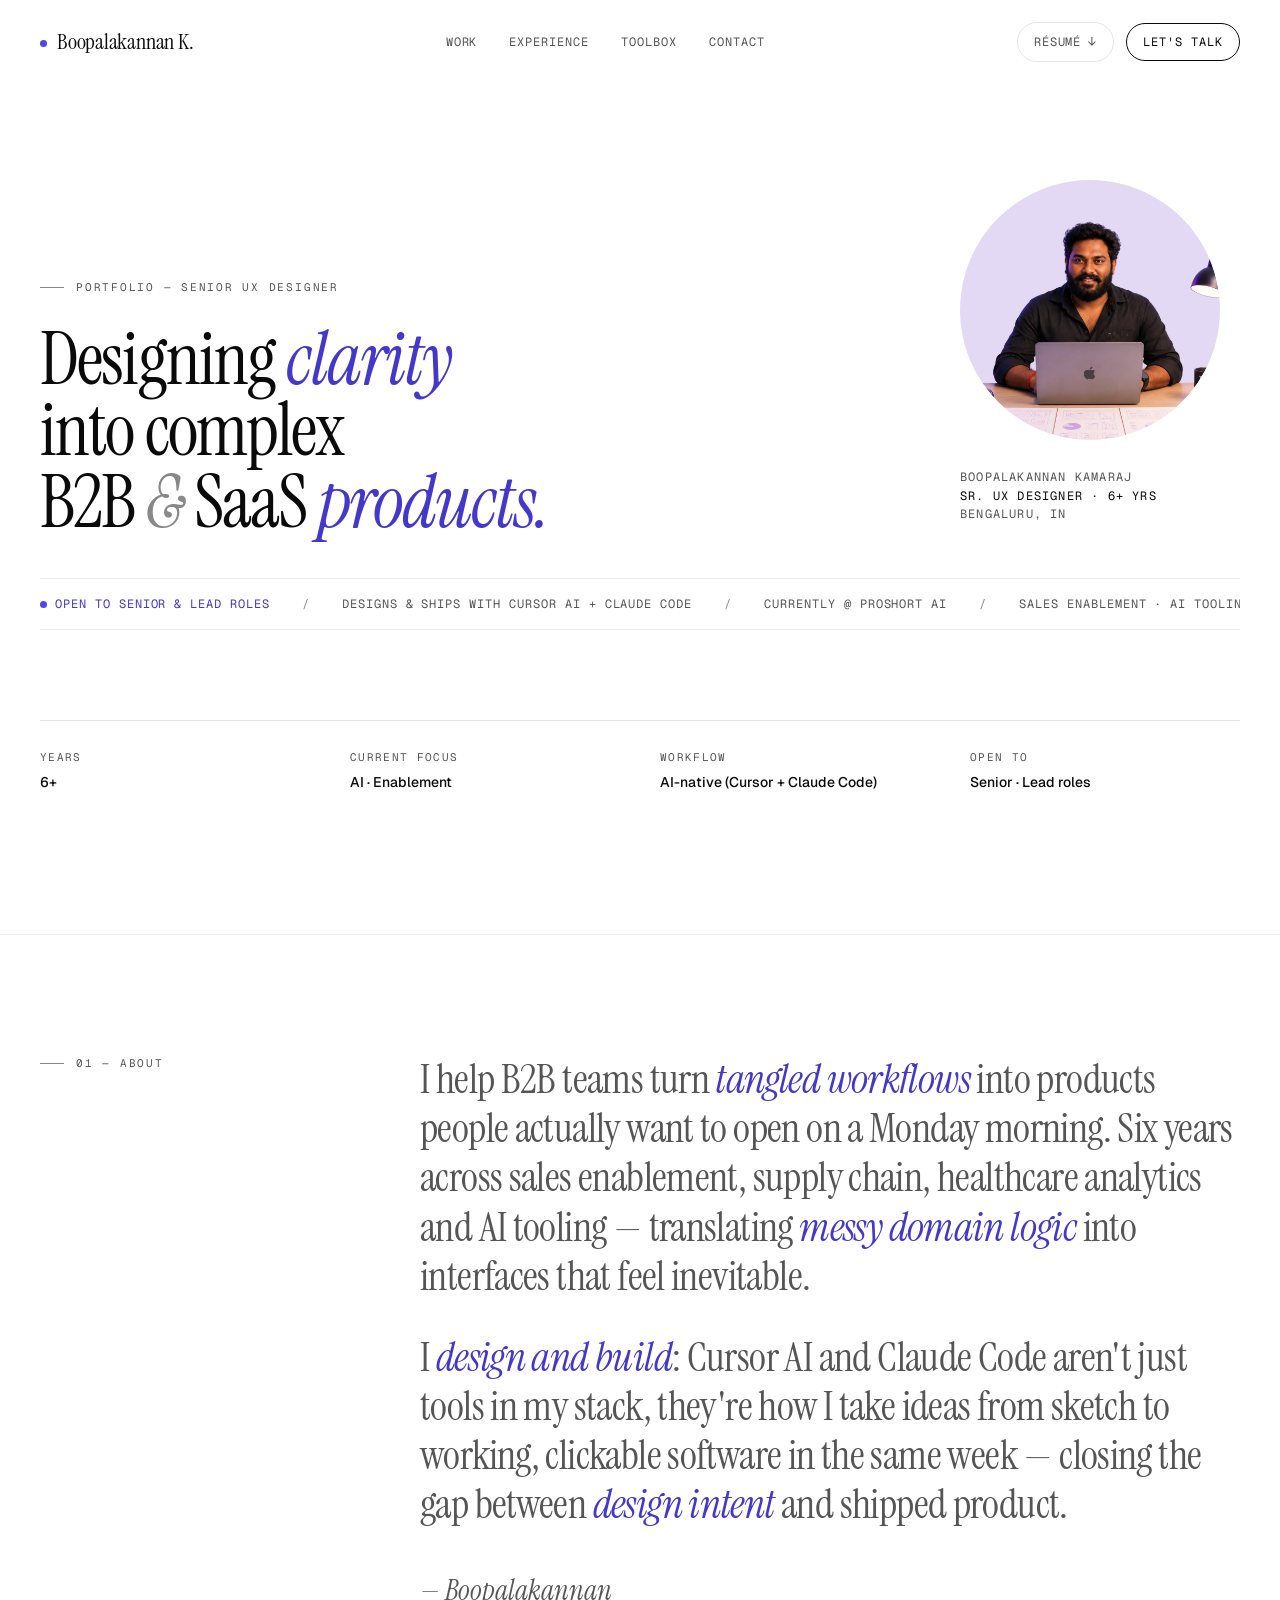
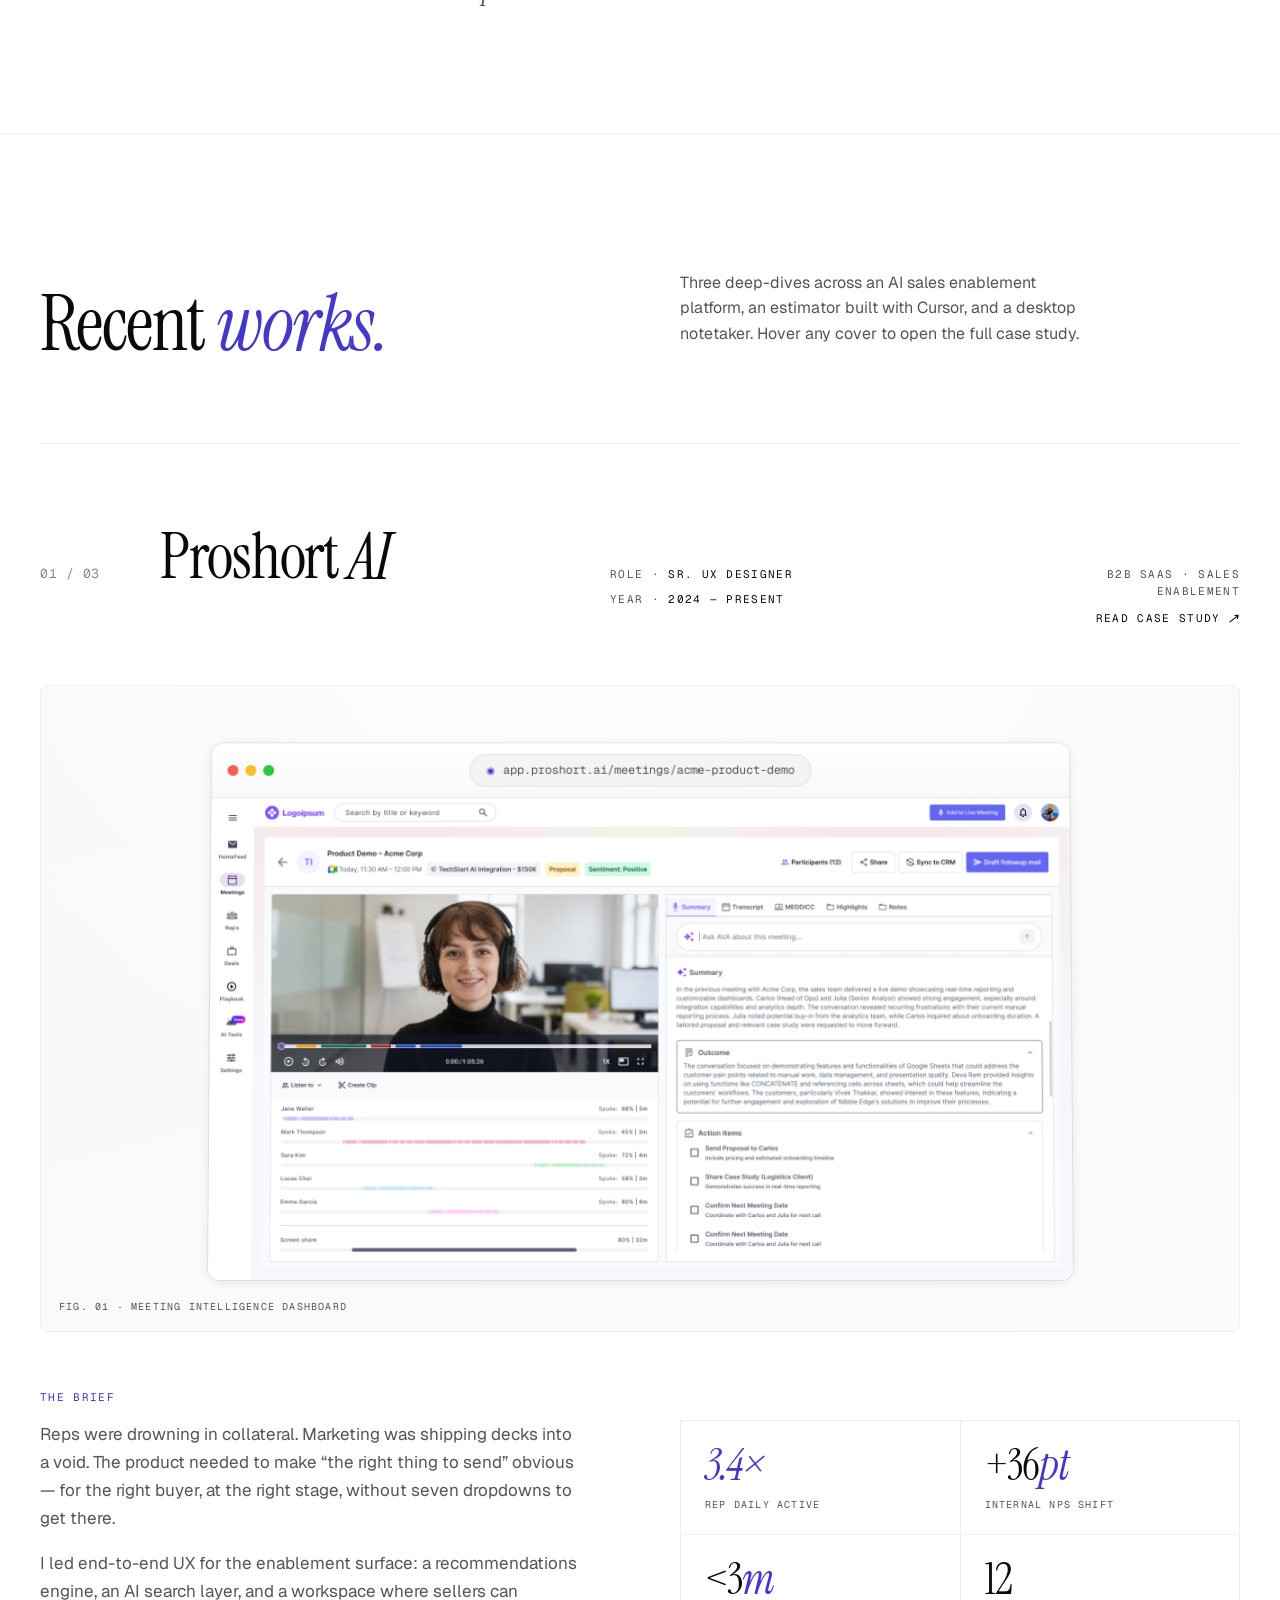
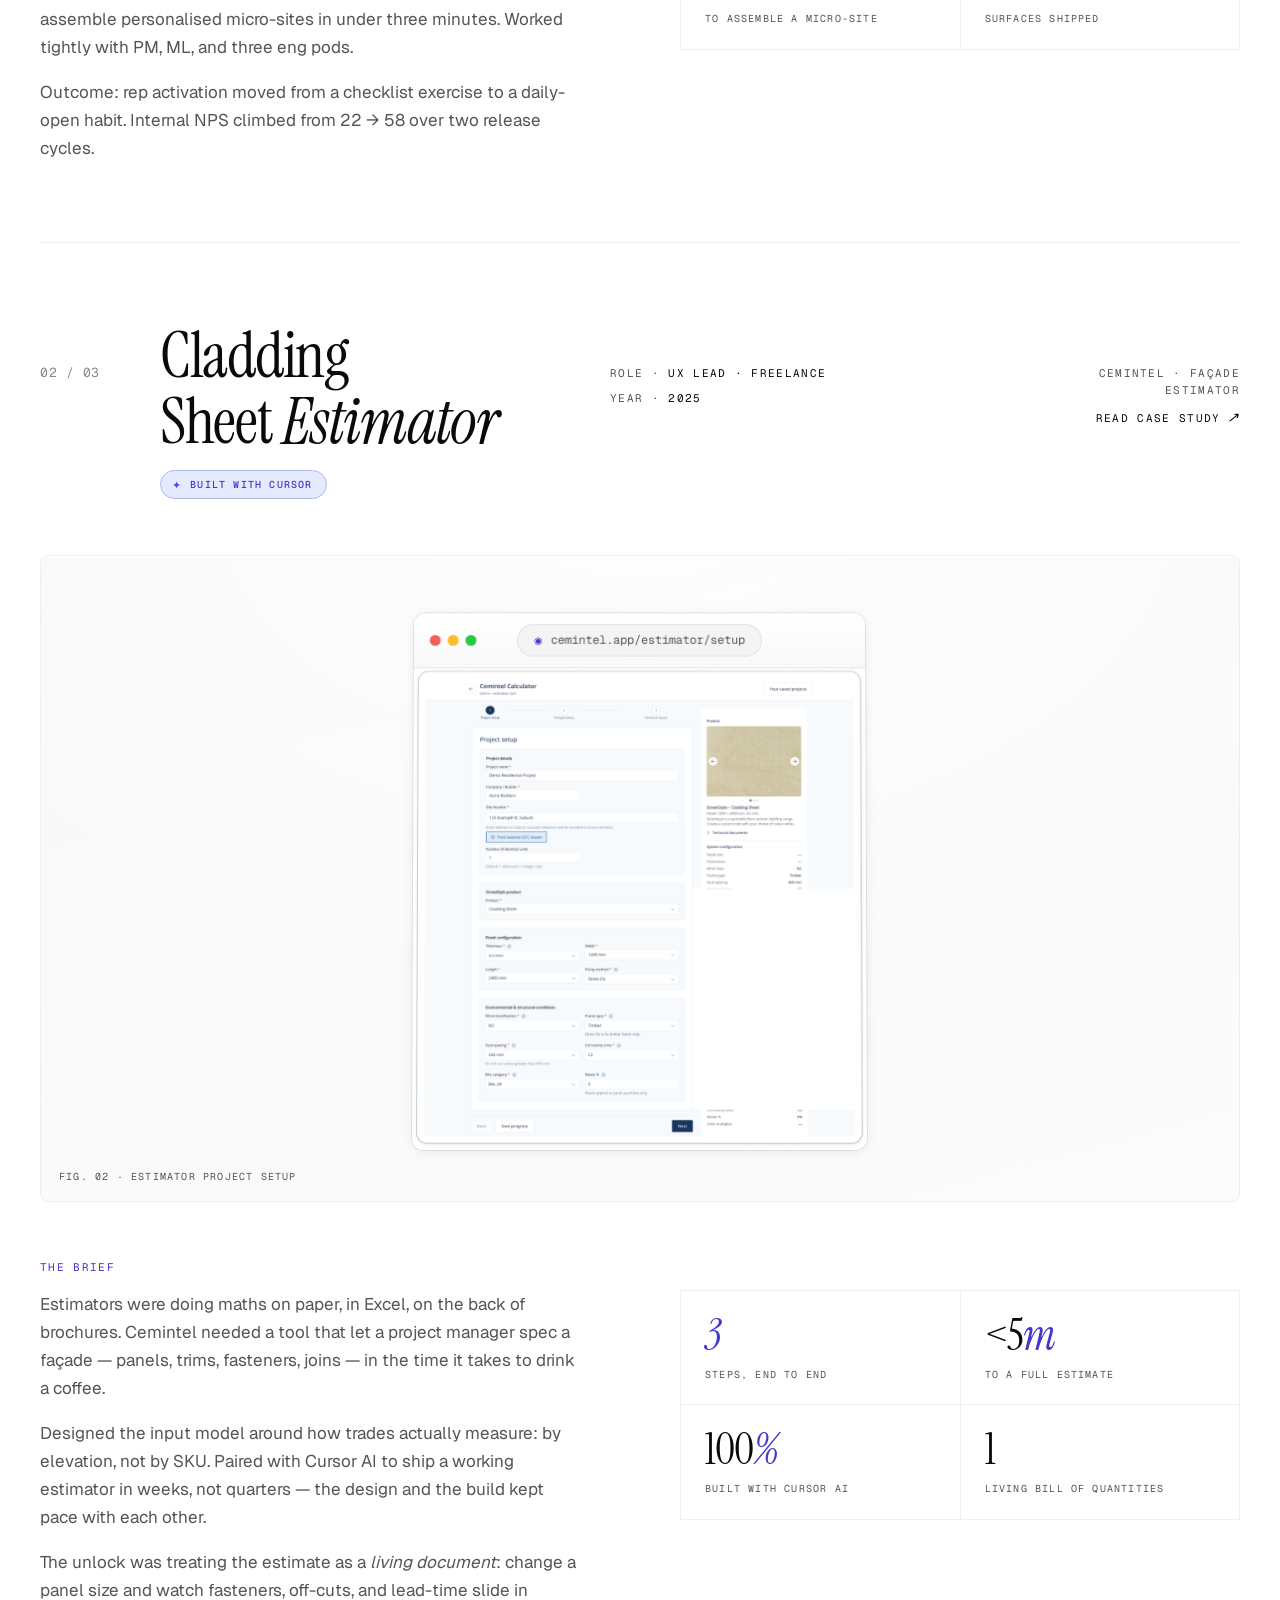
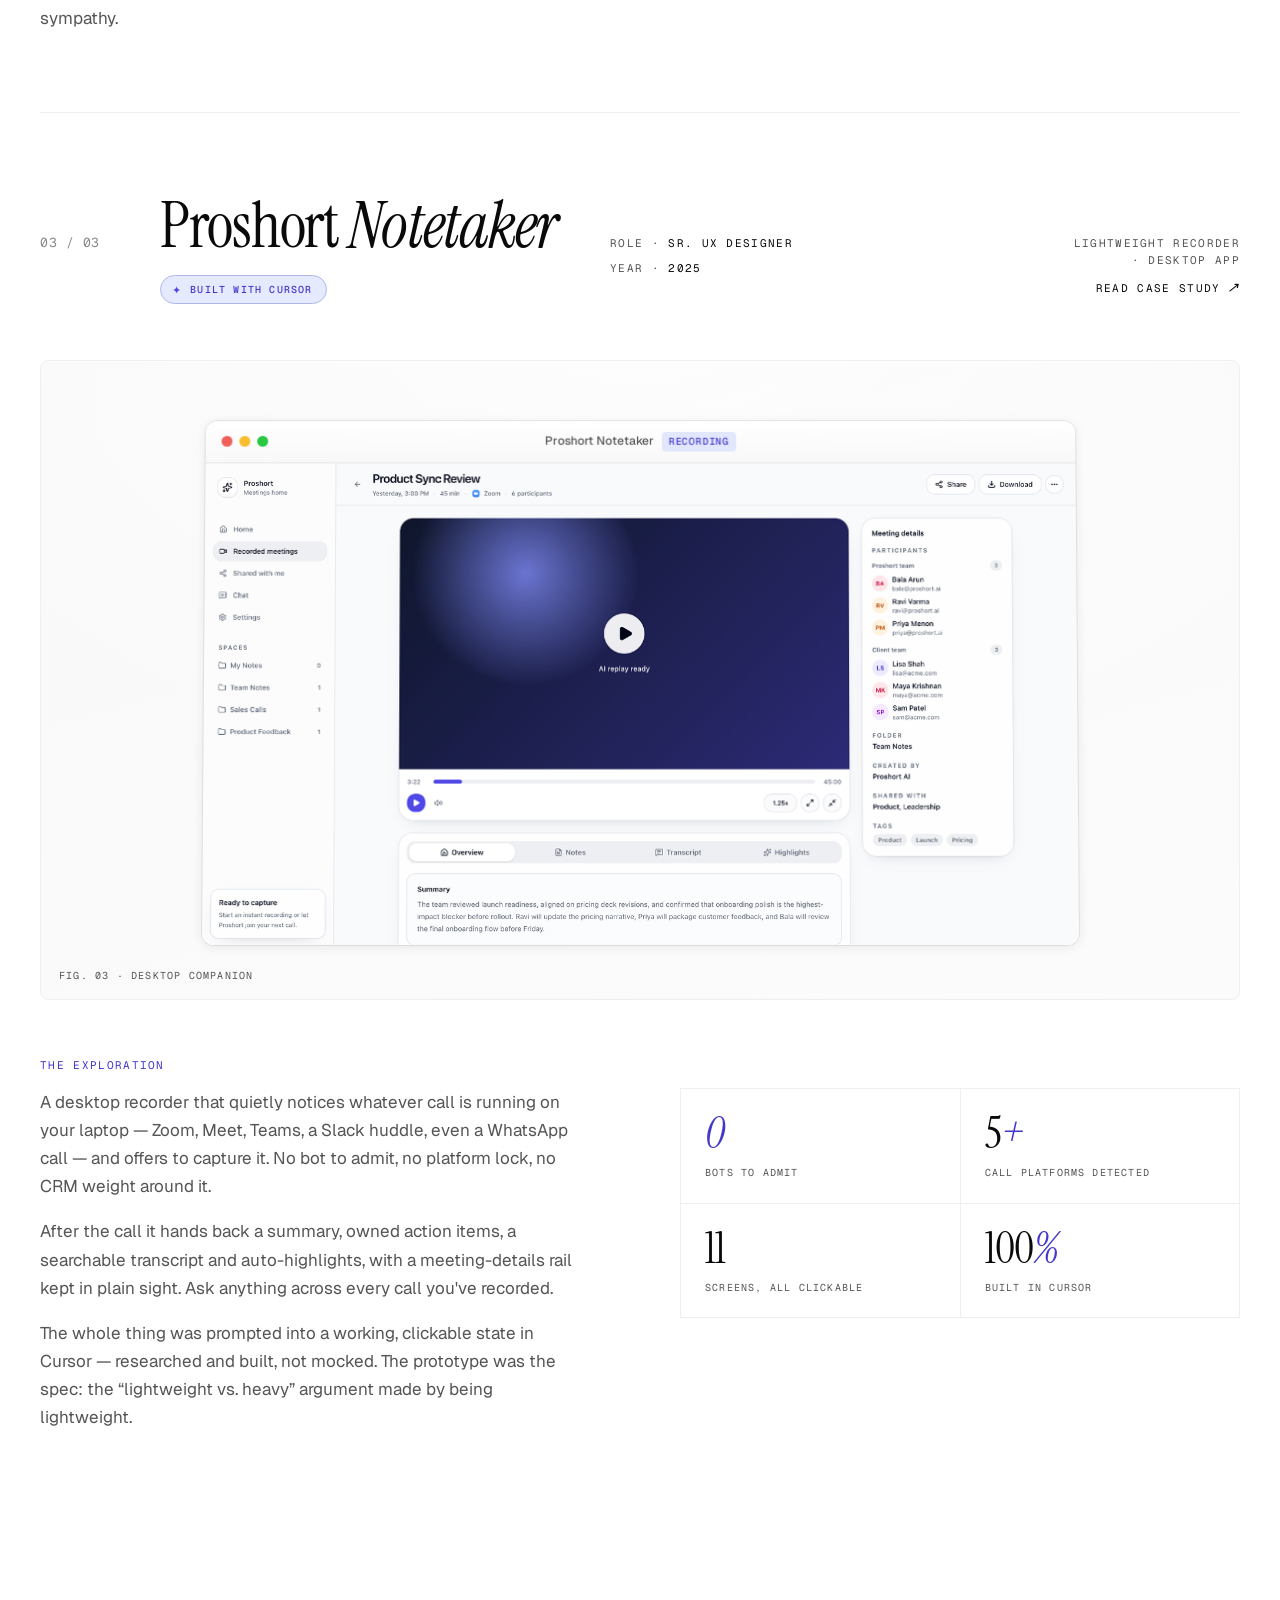
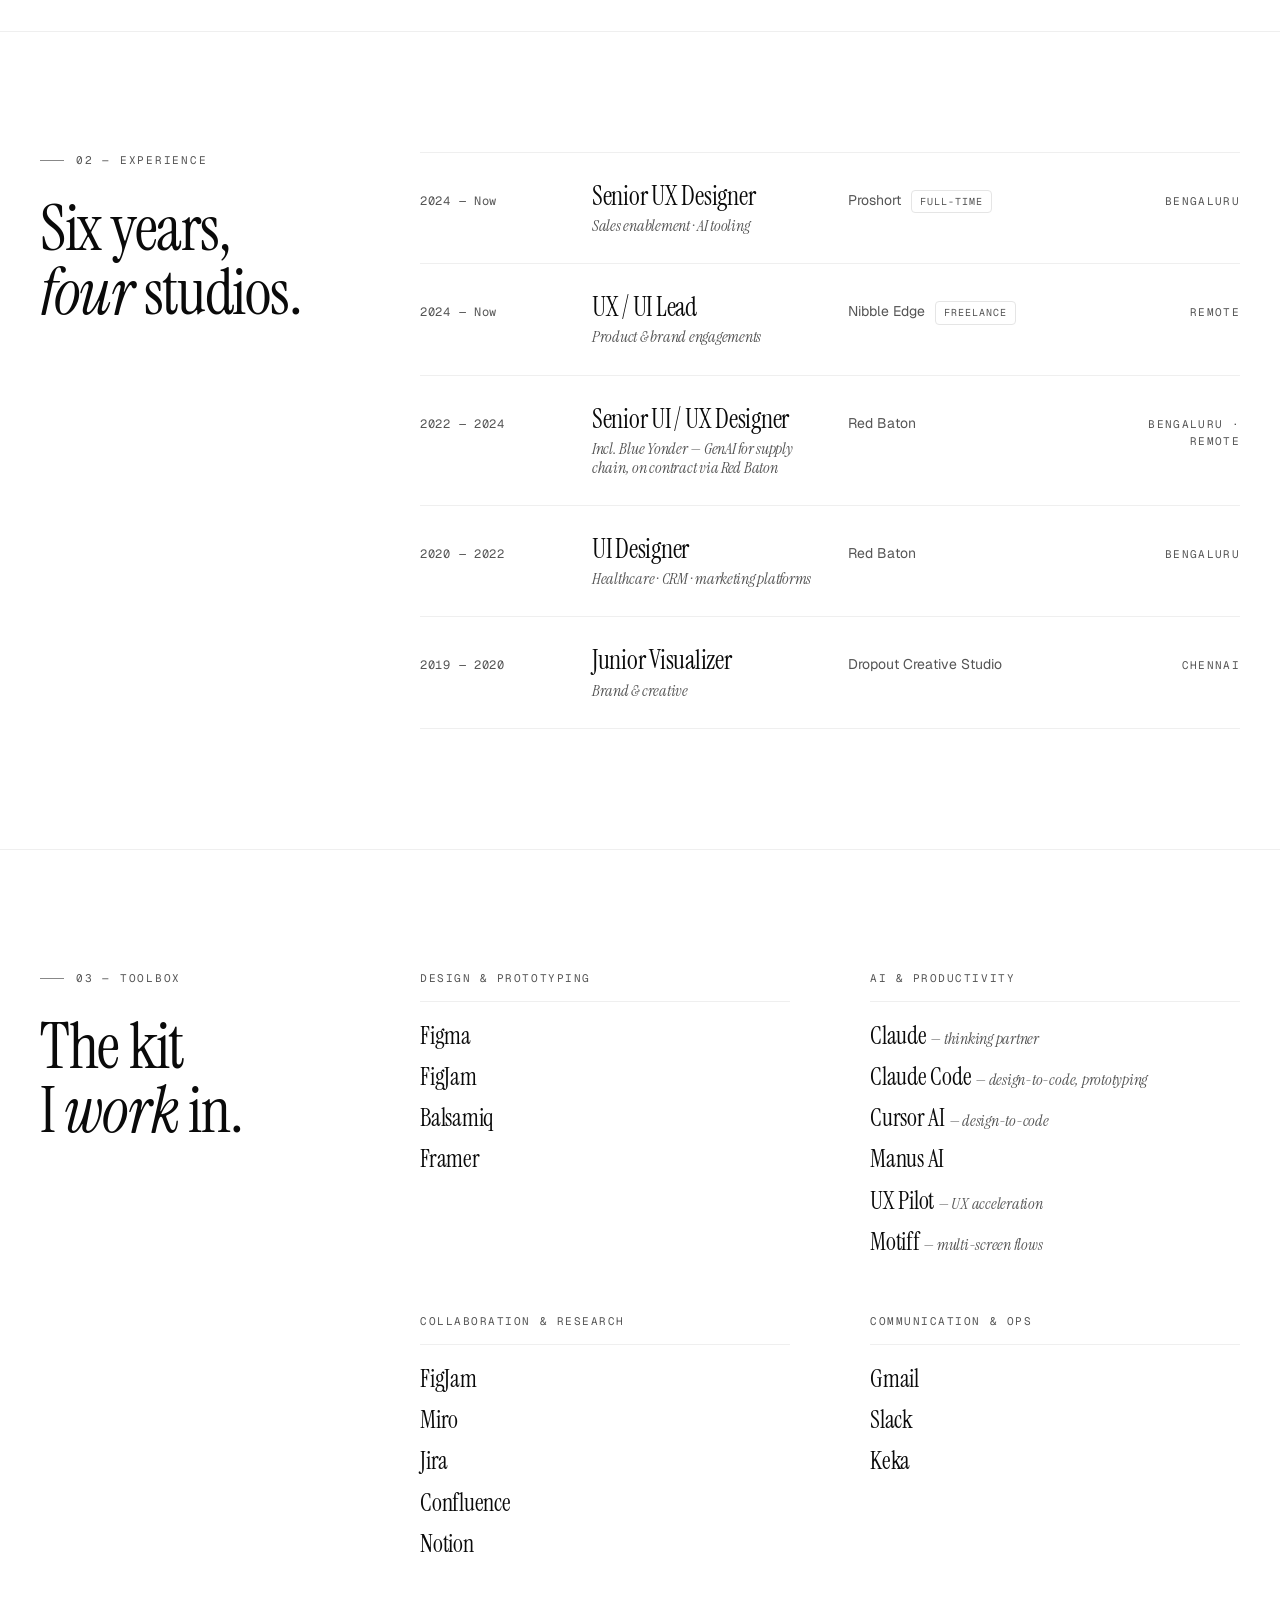
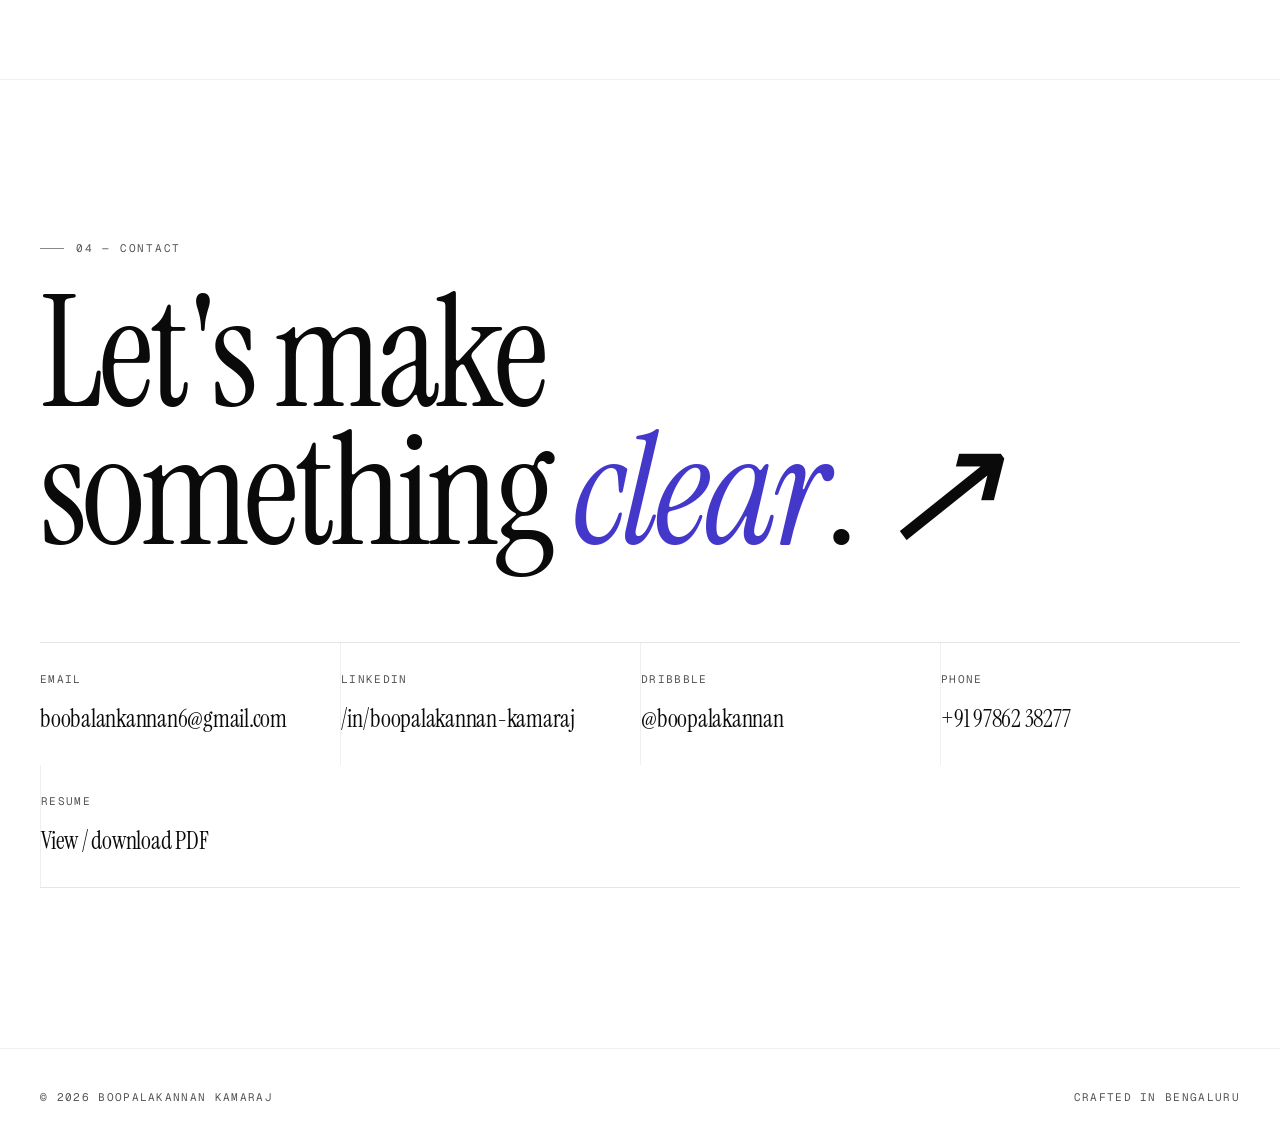
==== index.html @ d6a73348 "Highlight AI-native workflow (Cursor AI + Claude Code) across homepage. Surface AI tooling as a diff" ====
<!doctype html>
<html lang="en">
<head>
<meta charset="utf-8">
<meta name="viewport" content="width=device-width,initial-scale=1">
<title>Boopalakannan Kamaraj — Senior UX Designer</title>
<link rel="preconnect" href="https://fonts.googleapis.com">
<link rel="preconnect" href="https://fonts.gstatic.com" crossorigin>
<link href="https://fonts.googleapis.com/css2?family=Instrument+Serif:ital@0;1&family=Geist:wght@300;400;500;600&family=Geist+Mono:wght@400;500&display=swap" rel="stylesheet">
<script src="image-slot.js"></script>
<style>
  :root {
    --color-bg: #FFFFFF;
    --color-surface: #F8F8F8;
    --color-text-primary: #0A0A0A;
    --color-text-secondary: #555555;
    --color-accent: #4F46E5;
    --color-border: #E5E5E5;
    --bg: #FFFFFF;
    --bg-warm: #F8F8F8;
    --ink: #0A0A0A;
    --ink-soft: #555555;
    --muted: #555555;
    --muted-2: #888888;
    --line: #E5E5E5;
    --line-soft: #EFEFEF;
    --accent: #4F46E5;
    --accent-ink: #4338CA;
    --paper: #FFFFFF;
    --surface: #F8F8F8;
    --serif: 'Instrument Serif', 'Times New Roman', serif;
    --sans: 'Geist', ui-sans-serif, system-ui, sans-serif;
    --mono: 'Geist Mono', ui-monospace, 'SF Mono', Menlo, monospace;
  }
  html { color-scheme: light; }
  html, body { transition: background-color 320ms ease, color 320ms ease; }
  * { box-sizing: border-box; }
  html, body { margin: 0; padding: 0; background: var(--bg); color: var(--ink); font-family: var(--sans); -webkit-font-smoothing: antialiased; }
  body { font-size: 16px; line-height: 1.55; font-weight: 400; overflow-x: clip; }
  html { overflow-x: clip; }
  main { overflow-x: clip; max-width: 100%; }

  ::selection { background: var(--accent); color: #fff; }

  a { color: inherit; text-decoration: none; }
  img { max-width: 100%; display: block; }

  /* Scroll reveal */
  .reveal { opacity: 0; transform: translateY(14px); transition: opacity 1100ms cubic-bezier(.2,.7,.2,1), transform 1100ms cubic-bezier(.2,.7,.2,1); }
  .reveal.in { opacity: 1; transform: none; }
  .reveal[data-delay="1"] { transition-delay: 80ms; }
  .reveal[data-delay="2"] { transition-delay: 160ms; }
  .reveal[data-delay="3"] { transition-delay: 240ms; }
  .reveal[data-delay="4"] { transition-delay: 320ms; }
  .reveal[data-delay="5"] { transition-delay: 400ms; }

  /* ============ NAV ============ */
  .nav {
    position: fixed; top: 0; left: 0; right: 0; z-index: 50;
    padding: 22px 0;
    backdrop-filter: blur(12px);
    -webkit-backdrop-filter: blur(12px);
    background: color-mix(in oklab, var(--bg) 70%, transparent);
    border-bottom: 1px solid transparent;
    transition: border-color 400ms ease, background 400ms ease, padding 400ms ease;
  }
  .nav .wrap {
    display: flex; align-items: center; justify-content: space-between; gap: 24px;
  }
  .nav.scrolled { border-bottom-color: var(--line-soft); padding: 14px 0; }
  .nav .brand {
    font-family: var(--serif); font-size: 22px; letter-spacing: -0.01em;
    display: flex; align-items: baseline; gap: 10px;
  }
  .nav .brand .dot { width: 7px; height: 7px; border-radius: 50%; background: var(--accent); display: inline-block; transform: translateY(-2px); }
  .nav .links { display: flex; gap: 32px; align-items: center; flex-shrink: 1; min-width: 0; font-family: var(--mono); font-size: 12px; text-transform: uppercase; letter-spacing: 0.08em; color: var(--muted); }
  .nav-actions { display: flex; align-items: center; gap: 12px; flex-shrink: 0; }
  .nav .links a { position: relative; padding: 6px 0; transition: color 200ms; }
  .nav .links a::after { content: ''; position: absolute; left: 0; right: 100%; bottom: 0; height: 1px; background: var(--ink); transition: right 280ms cubic-bezier(.2,.7,.2,1); }
  .nav .links a:hover { color: var(--ink); }
  .nav .links a:hover::after { right: 0; }
  .nav .cta {
    font-family: var(--mono); font-size: 12px; letter-spacing: 0.08em; text-transform: uppercase;
    padding: 9px 16px; border: 1px solid var(--ink); border-radius: 999px;
    transition: background 200ms, color 200ms;
  }
  .nav .cta:hover { background: var(--ink); color: var(--bg); }
  .nav .resume {
    font-family: var(--mono); font-size: 12px; letter-spacing: 0.08em; text-transform: uppercase;
    display: inline-flex; align-items: center; gap: 7px;
    padding: 9px 16px; border: 1px solid var(--line); border-radius: 999px; color: var(--muted);
    transition: color 200ms, border-color 200ms, background 200ms;
  }
  .nav .resume:hover { color: var(--ink); border-color: var(--muted-2); background: color-mix(in oklab, var(--ink) 5%, transparent); }
  .nav .resume .ar { font-size: 13px; transition: transform 200ms; }
  .nav .resume:hover .ar { transform: translateY(2px); }

  /* ============ LAYOUT ============ */
  .wrap {
    width: 100%; max-width: 1280px; margin-inline: auto;
    padding-inline: 40px; box-sizing: border-box;
  }
  section { padding: 120px 0; border-top: 1px solid var(--line-soft); }
  section:first-of-type { border-top: 0; }

  .eyebrow {
    font-family: var(--mono); font-size: 11px; letter-spacing: 0.16em; text-transform: uppercase;
    color: var(--muted); display: flex; align-items: center; gap: 12px; margin-bottom: 28px;
  }
  .eyebrow::before { content: ''; width: 24px; height: 1px; background: var(--muted-2); }

  /* ============ HERO ============ */
  .hero { padding: 180px 0 140px; border-top: 0; position: relative; }
  .hero-grid { display: grid; grid-template-columns: 1fr 280px; gap: 80px; align-items: end; }
  .hero h1 {
    font-family: var(--serif); font-weight: 400;
    font-size: clamp(56px, 5.8vw, 112px); line-height: 0.96; letter-spacing: -0.025em;
    margin: 0; color: var(--ink);
  }
  .hero h1 .it { font-style: italic; color: var(--accent-ink); }
  .hero h1 .amp { font-style: italic; color: var(--muted-2); font-weight: 400; }
  .hero-meta { display: flex; flex-direction: column; gap: 28px; padding-bottom: 14px; }
  .hero-meta .role {
    font-family: var(--mono); font-size: 12px; letter-spacing: 0.1em; text-transform: uppercase;
    color: var(--muted);
  }
  .hero-meta .role span { color: var(--ink); }
  .hero-headshot {
    width: 260px; height: 260px; max-width: 100%;
    border-radius: 999999px;
    background: #F0EFFF;
    filter: saturate(0.92) contrast(1.02);
  }
  .hero-foot {
    margin-top: 90px; display: grid; grid-template-columns: 1fr 1fr 1fr 1fr; gap: 40px;
    padding-top: 28px; border-top: 1px solid var(--line);
    font-family: var(--mono); font-size: 11px; letter-spacing: 0.12em; text-transform: uppercase;
    color: var(--muted);
  }
  .hero-foot strong { display: block; color: var(--ink); font-weight: 500; font-family: var(--sans); font-size: 14px; letter-spacing: 0; text-transform: none; margin-top: 6px; }
  .ticker {
    margin-top: 40px; padding: 16px 0; border-top: 1px solid var(--line-soft); border-bottom: 1px solid var(--line-soft);
    font-family: var(--mono); font-size: 12px; letter-spacing: 0.08em; text-transform: uppercase;
    display: flex; align-items: center; gap: 32px; color: var(--muted);
    overflow: hidden; white-space: nowrap; min-width: 0; max-width: 100%;
  }
  .ticker .live { color: var(--accent-ink); display: inline-flex; align-items: center; gap: 8px; }
  .ticker .live::before { content: ''; width: 7px; height: 7px; border-radius: 50%; background: var(--accent); animation: pulse 1.6s infinite; }
  @keyframes pulse { 0%, 100% { opacity: 1; } 50% { opacity: 0.35; } }
  .ticker .sep { color: var(--muted-2); }

  /* ============ ABOUT ============ */
  .about-grid { display: grid; grid-template-columns: 280px 1fr; gap: 100px; align-items: start; }
  .about p {
    font-family: var(--serif); font-size: clamp(28px, 3.2vw, 44px); line-height: 1.2; letter-spacing: -0.015em;
    margin: 0; color: var(--ink-soft); text-wrap: pretty;
  }
  .about p + p { margin-top: 32px; }
  .about p em { font-style: italic; color: var(--accent-ink); }
  .about .signature {
    font-family: var(--serif); font-style: italic; font-size: 28px; color: var(--muted); margin-top: 40px;
  }

  /* ============ WORK ============ */
  .work-intro { display: grid; grid-template-columns: 1fr 1fr; gap: 80px; align-items: end; margin-bottom: 80px; }
  .work-intro h2 {
    font-family: var(--serif); font-weight: 400; font-size: clamp(48px, 6vw, 84px);
    line-height: 1; letter-spacing: -0.02em; margin: 0;
  }
  .work-intro h2 em { font-style: italic; color: var(--accent-ink); }
  .work-intro .lede { color: var(--muted); max-width: 420px; font-size: 16px; line-height: 1.6; }

  .case {
    padding: 80px 0; border-top: 1px solid var(--line-soft);
    display: grid; grid-template-columns: 1fr; gap: 56px;
    position: relative;
  }
  .case-link { position: absolute; inset: 0; z-index: 5; }
  .case-link:focus-visible { outline: 2px solid var(--accent); outline-offset: -8px; }
  .case:hover .case-title { color: var(--accent-ink); }
  .case-title { transition: color 300ms; }
  .case:hover .case-cta .arr { transform: translate(4px, -4px); }
  .case-cta .open-link { color: var(--ink); display: inline-flex; align-items: center; gap: 6px; }
  .case-cta .arr { display: inline-block; transition: transform 300ms cubic-bezier(.2,.7,.2,1); font-family: var(--serif); font-style: italic; font-size: 14px; }
  .case-body, .case-strip, .case-visual, .case-header { position: relative; z-index: 1; }
  .case-header { display: grid; grid-template-columns: 80px minmax(0, 1fr) minmax(0, 1fr) minmax(0, 180px); gap: 40px; align-items: baseline; }
  .case-num { font-family: var(--mono); font-size: 13px; color: var(--muted-2); letter-spacing: 0.04em; }
  .case-title { font-family: var(--serif); font-weight: 400; font-size: clamp(40px, 5vw, 64px); line-height: 1.02; letter-spacing: -0.02em; margin: 0; }
  .case-title .it { font-style: italic; }
  /* Differentiator for the two AI-built case studies */
  .case-titlewrap { display: flex; flex-direction: column; align-items: flex-start; gap: 16px; }
  .built-badge {
    display: inline-flex; align-items: center; gap: 8px;
    font-family: var(--mono); font-size: 10px; font-weight: 500; letter-spacing: 0.12em; text-transform: uppercase;
    color: var(--accent-ink);
    background: color-mix(in oklab, var(--accent) 12%, var(--paper));
    border: 1px solid color-mix(in oklab, var(--accent) 32%, var(--line));
    padding: 6px 13px 6px 11px; border-radius: 999px;
  }
  .built-badge .spark { font-size: 11px; line-height: 1; color: var(--accent); transform: translateY(0.5px); }
  .case:hover .built-badge { border-color: color-mix(in oklab, var(--accent) 55%, var(--line)); background: color-mix(in oklab, var(--accent) 16%, var(--paper)); }
  .case-meta { font-family: var(--mono); font-size: 11px; letter-spacing: 0.12em; text-transform: uppercase; color: var(--muted); }
  .case-meta div + div { margin-top: 8px; }
  .case-meta span { color: var(--ink); }

  .case-body { display: grid; grid-template-columns: 1fr 1fr; gap: 80px; align-items: start; }
  .case-body .narrative { font-size: 17px; line-height: 1.65; color: var(--ink-soft); max-width: 540px; }
  .case-body .narrative p { margin: 0 0 1em; }
  .case-body .narrative p:last-child { margin-bottom: 0; }
  .case-body .narrative .kicker { font-family: var(--mono); font-size: 11px; letter-spacing: 0.12em; text-transform: uppercase; color: var(--accent-ink); margin-bottom: 14px; display: block; }

  .case-metrics { display: grid; grid-template-columns: 1fr 1fr; gap: 1px; background: var(--line-soft); border: 1px solid var(--line-soft); margin-top: 32px; }
  .case-metrics div { background: var(--bg); padding: 22px 24px; }
  .case-metrics .n { font-family: var(--serif); font-size: 44px; line-height: 1; letter-spacing: -0.02em; color: var(--ink); display: block; }
  .case-metrics .n em { font-style: italic; color: var(--accent-ink); }
  .case-metrics .l { font-family: var(--mono); font-size: 10px; letter-spacing: 0.12em; text-transform: uppercase; color: var(--muted); margin-top: 10px; display: block; }

  .case-visual { width: 100%; background: var(--bg-warm); aspect-ratio: 4 / 3; position: relative; }
  .case-visual.hero-shape { aspect-ratio: 16 / 10; }
  .case-visual .corner {
    position: absolute; bottom: 14px; left: 16px;
    font-family: var(--mono); font-size: 10px; letter-spacing: 0.12em; text-transform: uppercase; color: var(--muted);
    z-index: 2;
  }

  .case-strip { display: grid; grid-template-columns: 1.2fr 1fr; gap: 24px; }
  .case-strip image-slot { aspect-ratio: 4/3; }

  /* ---- Single large project cover ---- */
  .case-cover {
    margin: 0; position: relative; z-index: 1;
    display: flex; align-items: center; justify-content: center;
    padding: clamp(28px, 4vw, 72px);
    min-height: clamp(420px, 50vw, 720px);
    border: 1px solid var(--line-soft); border-radius: 8px; overflow: hidden;
    background:
      radial-gradient(120% 140% at 50% -10%, color-mix(in oklab, var(--paper) 80%, transparent), transparent 60%),
      linear-gradient(165deg, var(--bg-warm), color-mix(in oklab, var(--bg-warm) 55%, var(--paper)));
  }
  .case-cover::after {
    content: ''; position: absolute; inset: 0; pointer-events: none;
    box-shadow: inset 0 1px 0 color-mix(in oklab, var(--paper) 70%, transparent);
    border-radius: 8px;
  }
  /* ---- Browser / desktop window mockup inside the cover ---- */
  .case-cover .win {
    display: flex; flex-direction: column; max-width: 100%;
    background: #FFFFFF; border-radius: 12px; overflow: hidden;
    box-shadow: 0 2px 12px rgba(0,0,0,0.08),
      0 0 0 1px color-mix(in oklab, var(--ink) 8%, transparent);
    transform: perspective(2600px) rotateX(2.5deg);
    transform-origin: 50% 100%;
    transition: transform 850ms cubic-bezier(.2,.7,.2,1);
  }
  .case:hover .case-cover .win { transform: perspective(2600px) rotateX(0deg) translateY(-5px); }
  .case-cover .win-bar {
    display: grid; grid-template-columns: 64px 1fr 64px; align-items: center;
    padding: 11px 16px; min-width: 0;
    background: linear-gradient(180deg, #FFFFFF 0%, #F8F8F8 100%);
    border-bottom: 1px solid color-mix(in oklab, var(--ink) 10%, transparent);
  }
  .case-cover .win-bar .dots { display: flex; gap: 7px; }
  .case-cover .win-bar .dots i { width: 11px; height: 11px; border-radius: 50%; display: inline-block; background: #E5E5E5; }
  .case-cover .win-bar .dots i:nth-child(1) { background: #f06058; }
  .case-cover .win-bar .dots i:nth-child(2) { background: #f9bd2e; }
  .case-cover .win-bar .dots i:nth-child(3) { background: #28c941; }
  .case-cover .win-bar .url {
    justify-self: center; min-width: 0; max-width: 100%;
    display: inline-flex; align-items: center; gap: 8px;
    font-family: var(--mono); font-size: 12px; color: var(--ink-soft);
    background: color-mix(in oklab, var(--ink) 4%, #FFFFFF);
    border: 1px solid color-mix(in oklab, var(--ink) 8%, transparent);
    border-radius: 999px; padding: 6px 16px; white-space: nowrap; overflow: hidden;
  }
  .case-cover .win-bar .url .lock { color: var(--accent-ink); font-size: 10px; }
  .case-cover .win-bar .url .path { color: var(--muted); }
  .case-cover .win-bar .app-name {
    justify-self: center; font-family: var(--sans); font-size: 12px; font-weight: 500; color: var(--ink-soft);
    display: inline-flex; align-items: center; gap: 8px; white-space: nowrap;
  }
  .case-cover .win-bar .app-name .badge {
    font-family: var(--mono); font-size: 10px; letter-spacing: 0.08em; text-transform: uppercase;
    padding: 2px 7px; border-radius: 4px; background: color-mix(in oklab, var(--accent) 14%, #FFFFFF); color: var(--accent-ink);
  }
  .case-cover .win img.shot { display: block; width: auto; max-width: 100%; max-height: clamp(300px, 38vw, 520px); object-fit: contain; background: #FFFFFF; }
  .case-cover .win image-slot.shot { display: block; width: 100%; max-width: 780px; height: clamp(300px, 38vw, 480px); }
  .case-cover .corner {
    position: absolute; bottom: 16px; left: 18px; margin: 0;
    font-family: var(--mono); font-size: 10px; letter-spacing: 0.12em; text-transform: uppercase; color: var(--muted);
    z-index: 2;
  }

  /* ---- Custom "view case study" cursor ---- */
  .case, .case-link, .case-cover, .case-cover image-slot { cursor: none; }
  .cursor-bubble {
    position: fixed; top: 0; left: 0; z-index: 90; pointer-events: none;
    display: flex; align-items: center; gap: 7px;
    padding: 11px 18px; border-radius: 999px;
    background: var(--accent); color: var(--paper);
    font-family: var(--mono); font-size: 11px; letter-spacing: 0.12em; text-transform: uppercase; white-space: nowrap;
    box-shadow: 0 2px 12px rgba(0,0,0,0.08);
    opacity: 0; transform: translate(-50%, -50%) scale(0.6);
    transition: opacity 220ms ease, transform 320ms cubic-bezier(.2,.8,.2,1);
  }
  .cursor-bubble.on { opacity: 1; transform: translate(-50%, -50%) scale(1); }
  .cursor-bubble .arr { font-family: var(--serif); font-style: italic; font-size: 13px; }
  @media (hover: none), (pointer: coarse) {
    .case, .case-link, .case-cover, .case-cover image-slot { cursor: pointer; }
    .cursor-bubble { display: none; }
  }

  /* ============ EXPERIENCE ============ */
  .exp-grid { display: grid; grid-template-columns: 280px 1fr; gap: 100px; align-items: start; }
  .exp-title { font-family: var(--serif); font-size: clamp(40px, 5vw, 64px); line-height: 1; letter-spacing: -0.02em; margin: 0; font-weight: 400; }
  .exp-title em { font-style: italic; }
  .exp-list { display: flex; flex-direction: column; }
  .exp-row {
    display: grid; grid-template-columns: 140px 1fr 220px 140px;
    gap: 32px; align-items: baseline;
    padding: 28px 0; border-top: 1px solid var(--line-soft);
    cursor: default; transition: padding 320ms cubic-bezier(.2,.7,.2,1), background 320ms;
  }
  .exp-row:hover { padding-left: 16px; padding-right: 16px; background: var(--paper); }
  .exp-row:last-child { border-bottom: 1px solid var(--line-soft); }
  .exp-year { font-family: var(--mono); font-size: 12px; letter-spacing: 0.06em; color: var(--muted); }
  .exp-role { font-family: var(--serif); font-size: 26px; line-height: 1.2; letter-spacing: -0.01em; }
  .exp-role .it { font-style: italic; color: var(--muted); display: block; font-size: 16px; margin-top: 4px; }
  .exp-company { font-family: var(--sans); font-size: 14px; color: var(--ink-soft); }
  .exp-company .badge {
    display: inline-block; font-family: var(--mono); font-size: 10px; letter-spacing: 0.1em; text-transform: uppercase;
    padding: 3px 8px; border: 1px solid var(--line); border-radius: 4px; color: var(--muted); margin-left: 6px;
  }
  .exp-tag { font-family: var(--mono); font-size: 11px; letter-spacing: 0.12em; text-transform: uppercase; color: var(--muted); text-align: right; }

  /* ============ TOOLBOX ============ */
  .toolbox { display: grid; grid-template-columns: 280px 1fr; gap: 100px; align-items: start; }
  .toolbox-groups { display: grid; grid-template-columns: 1fr 1fr; gap: 56px 80px; }
  .tool-group .label { font-family: var(--mono); font-size: 11px; letter-spacing: 0.14em; text-transform: uppercase; color: var(--muted); margin-bottom: 18px; padding-bottom: 14px; border-bottom: 1px solid var(--line-soft); }
  .tool-group ul { list-style: none; padding: 0; margin: 0; display: flex; flex-direction: column; gap: 10px; }
  .tool-group li { font-family: var(--serif); font-size: 24px; line-height: 1.3; letter-spacing: -0.01em; color: var(--ink); }
  .tool-group li .it { font-style: italic; color: var(--muted); font-size: 16px; }

  /* ============ CONTACT ============ */
  .contact { padding: 160px 0; }
  .contact-inner { text-align: left; }
  .contact h2 { font-family: var(--serif); font-weight: 400; font-size: clamp(80px, 12vw, 200px); line-height: 0.9; letter-spacing: -0.03em; margin: 0; }
  .contact h2 em { font-style: italic; color: var(--accent-ink); }
  .contact .arrow { display: inline-block; font-family: var(--serif); font-style: italic; }
  .contact .channels {
    margin-top: 80px; display: grid; grid-template-columns: repeat(4, 1fr); gap: 0;
    border-top: 1px solid var(--line); border-bottom: 1px solid var(--line);
  }
  .contact .channels a {
    padding: 28px 0; display: block; border-left: 1px solid var(--line-soft);
    transition: background 240ms, padding 240ms;
  }
  .contact .channels a:first-child { border-left: 0; }
  .contact .channels a:hover { background: var(--paper); padding-left: 16px; }
  .contact .channels .l { font-family: var(--mono); font-size: 11px; letter-spacing: 0.12em; text-transform: uppercase; color: var(--muted); display: block; margin-bottom: 12px; }
  .contact .channels .v { font-family: var(--serif); font-size: 24px; letter-spacing: -0.01em; color: var(--ink); }

  /* ============ FOOTER ============ */
  footer {
    padding: 40px 0; border-top: 1px solid var(--line-soft);
  }
  footer .wrap {
    display: flex; justify-content: space-between; align-items: center; gap: 24px;
    font-family: var(--mono); font-size: 11px; letter-spacing: 0.12em; text-transform: uppercase; color: var(--muted);
  }

  /* image-slot polish */
  image-slot {
    background: repeating-linear-gradient(45deg, transparent 0 12px, color-mix(in oklab, var(--bg-warm) 70%, #E0E0E0 30%) 12px 13px), var(--bg-warm);
  }
  image-slot::part(placeholder),
  image-slot::part(label) {
    font-family: var(--mono); font-size: 11px; letter-spacing: 0.12em; text-transform: uppercase; color: var(--muted);
  }

  @media (max-width: 960px) {
    .wrap { padding-inline: 24px; }
    .nav .links { display: none; }
    .hero { padding: 140px 0 80px; }
    .hero-grid { grid-template-columns: 1fr; gap: 40px; }
    .hero-headshot { width: 180px; }
    .hero-foot { grid-template-columns: 1fr 1fr; }
    .about-grid, .exp-grid, .toolbox { grid-template-columns: 1fr; gap: 40px; }
    .work-intro { grid-template-columns: 1fr; gap: 24px; }
    .case-header { grid-template-columns: 1fr; gap: 16px; }
    .case-body { grid-template-columns: 1fr; gap: 40px; }
    .exp-row { grid-template-columns: 100px 1fr; gap: 16px; }
    .exp-row .exp-company, .exp-row .exp-tag { grid-column: 2; text-align: left; }
    .toolbox-groups { grid-template-columns: 1fr; gap: 40px; }
    .contact .channels { grid-template-columns: 1fr 1fr; }
    .contact .channels a:nth-child(3) { border-left: 0; }
  }

  /* ---- Phones ---- */
  @media (max-width: 600px) {
    .nav { padding-block: 16px; }
    .nav.scrolled { padding-block: 12px; }
    .nav .brand { font-size: 19px; }
    .nav-actions { gap: 8px; }
    .nav .resume { padding: 8px 12px; gap: 5px; }
    .nav .cta { padding: 8px 13px; }
    footer { padding-block: 28px; }
    footer .wrap { flex-direction: column; align-items: flex-start; gap: 10px; }
    .wrap { padding-inline: 20px; }
    section { padding: 72px 0; }
    .hero { padding: 112px 0 64px; }
    .hero h1 { font-size: clamp(40px, 12.5vw, 72px); }
    .hero-foot { gap: 22px; margin-top: 52px; }
    .ticker { gap: 18px; }
    .about .signature { font-size: 22px; }
    .work-intro { margin-bottom: 48px; }
    .case { padding: 56px 0; gap: 32px; }
    .contact { padding: 96px 0; }
    .contact h2 { font-size: clamp(44px, 15vw, 88px); }
    .contact .channels { margin-top: 48px; }
  }

  /* ---- Small phones: drop the secondary résumé pill so the nav never wraps ---- */
  @media (max-width: 420px) {
    .nav .resume { display: none; }
    .contact .channels { grid-template-columns: 1fr; }
    .contact .channels a { border-left: 0; }
  }

</style>
</head>
<body>

<!-- ============ NAV ============ -->
<nav class="nav" id="nav" data-screen-label="nav">
  <div class="wrap">
  <a class="brand" href="#top">
    <span class="dot"></span>
    Boopalakannan&nbsp;K.
  </a>
  <div class="links">
    <a href="#work">Work</a>
    <a href="#experience">Experience</a>
    <a href="#toolbox">Toolbox</a>
    <a href="#contact">Contact</a>
  </div>
  <div class="nav-actions">
    <a class="resume" href="assets/resume/boopalakannan_resume.pdf" target="_blank" rel="noopener">Résumé <span class="ar">↓</span></a>
    <a class="cta" href="#contact">Let's talk</a>
  </div>
  </div>
</nav>

<main id="top">

<!-- ============ HERO ============ -->
<section class="hero" data-screen-label="hero">
  <div class="wrap">
    <div class="hero-grid">
      <div>
        <div class="eyebrow reveal">Portfolio — Senior UX Designer</div>
        <h1 class="reveal" data-delay="1">
          Designing <span class="it">clarity</span><br>
          into complex<br>
          B2B&nbsp;<span class="amp">&amp;</span>&nbsp;SaaS&nbsp;<span class="it">products.</span>
        </h1>
      </div>
      <div class="hero-meta reveal" data-delay="2">
        <image-slot id="headshot" class="hero-headshot" shape="circle" src="assets/headshot.png" placeholder="Drop your headshot"></image-slot>
        <div class="role">
          <div>Boopalakannan&nbsp;Kamaraj</div>
          <div><span>Sr. UX Designer · 6+ yrs</span></div>
          <div>Bengaluru,&nbsp;IN</div>
        </div>
      </div>
    </div>

    <div class="ticker reveal" data-delay="3">
      <span class="live">Open to senior &amp; lead roles</span>
      <span class="sep">/</span>
      <span>Designs &amp; ships with Cursor AI + Claude Code</span>
      <span class="sep">/</span>
      <span>Currently @ Proshort AI</span>
      <span class="sep">/</span>
      <span>Sales enablement · AI tooling · Supply chain</span>
      <span class="sep">/</span>
      <span>Figma · Cursor · Framer</span>
    </div>

    <div class="hero-foot reveal" data-delay="4">
      <div>Years <strong>6+</strong></div>
      <div>Current focus <strong>AI · Enablement</strong></div>
      <div>Workflow <strong>AI-native (Cursor + Claude Code)</strong></div>
      <div>Open to <strong>Senior · Lead roles</strong></div>
    </div>
  </div>
</section>

<!-- ============ ABOUT ============ -->
<section id="about" data-screen-label="about">
  <div class="wrap">
    <div class="about-grid">
      <div class="eyebrow reveal">01 — About</div>
      <div class="about reveal" data-delay="1">
        <p>
          I help B2B teams turn <em>tangled workflows</em> into products people actually want to open on a Monday morning. Six years across sales enablement, supply chain, healthcare analytics and AI tooling — translating <em>messy domain logic</em> into interfaces that feel inevitable.
        </p>
        <p>
          I <em>design and build</em>: Cursor AI and Claude Code aren't just tools in my stack, they're how I take ideas from sketch to working, clickable software in the same week — closing the gap between <em>design intent</em> and shipped product.
        </p>
        <div class="signature">— Boopalakannan</div>
      </div>
    </div>
  </div>
</section>

<!-- ============ WORK ============ -->
<section id="work" data-screen-label="work">
  <div class="wrap">
    <div class="work-intro">
      <h2 class="reveal">Recent <em>works.</em></h2>
      <p class="lede reveal" data-delay="1">Three deep-dives across an AI sales enablement platform, an estimator built with Cursor, and a desktop notetaker. Hover any cover to open the full case study.</p>
    </div>

    <!-- CASE 01: PROSHORT AI -->
    <article class="case" id="case-proshort">
      <a class="case-link" href="work/proshort-ai.html" aria-label="Open Proshort AI case study"></a>
      <header class="case-header reveal">
        <div class="case-num">01 / 03</div>
        <h3 class="case-title">Proshort&nbsp;<span class="it">AI</span></h3>
        <div class="case-meta">
          <div>Role · <span>Sr. UX Designer</span></div>
          <div>Year · <span>2024 — Present</span></div>
        </div>
        <div class="case-meta case-cta" style="text-align:right">
          <div>B2B SaaS · Sales enablement</div>
          <div><span class="open-link">Read case study <span class="arr">↗</span></span></div>
        </div>
      </header>

      <figure class="case-cover reveal" data-delay="1" data-cover>
        <div class="win">
          <div class="win-bar">
            <span class="dots"><i></i><i></i><i></i></span>
            <div class="url"><span class="lock">◉</span><span>app.proshort.ai<span class="path">/meetings/acme-product-demo</span></span></div>
            <span></span>
          </div>
          <img class="shot" src="assets/proshort-overview.png" alt="Proshort AI — meeting intelligence dashboard with AI summary, action items and speaker analytics">
        </div>
        <figcaption class="corner">Fig. 01 · Meeting intelligence dashboard</figcaption>
      </figure>

      <div class="case-body">
        <div class="narrative reveal" data-delay="1">
          <span class="kicker">The brief</span>
          <p>Reps were drowning in collateral. Marketing was shipping decks into a void. The product needed to make &ldquo;the right thing to send&rdquo; obvious — for the right buyer, at the right stage, without seven dropdowns to get there.</p>
          <p>I led end-to-end UX for the enablement surface: a recommendations engine, an AI search layer, and a workspace where sellers can assemble personalised micro-sites in under three minutes. Worked tightly with PM, ML, and three eng pods.</p>
          <p>Outcome: rep activation moved from a checklist exercise to a daily-open habit. Internal NPS climbed from 22&nbsp;→&nbsp;58 over two release cycles.</p>
        </div>
        <div class="reveal" data-delay="2">
          <div class="case-metrics">
            <div><span class="n"><em>3.4×</em></span><span class="l">Rep daily active</span></div>
            <div><span class="n">+36<em>pt</em></span><span class="l">Internal NPS shift</span></div>
            <div><span class="n">&lt;3<em>m</em></span><span class="l">To assemble a micro-site</span></div>
            <div><span class="n">12</span><span class="l">Surfaces shipped</span></div>
          </div>
        </div>
      </div>
    </article>

    <!-- CASE 02: CLADDING ESTIMATOR -->
    <article class="case" id="case-cemintel">
      <a class="case-link" href="work/cemintel-estimator.html" aria-label="Open Cladding Estimator case study"></a>
      <header class="case-header reveal">
        <div class="case-num">02 / 03</div>
        <div class="case-titlewrap">
          <h3 class="case-title">Cladding Sheet&nbsp;<span class="it">Estimator</span></h3>
          <span class="built-badge"><span class="spark">✦</span>Built with Cursor</span>
        </div>
        <div class="case-meta">
          <div>Role · <span>UX Lead · Freelance</span></div>
          <div>Year · <span>2025</span></div>
        </div>
        <div class="case-meta case-cta" style="text-align:right">
          <div>Cemintel · Façade estimator</div>
          <div><span class="open-link">Read case study <span class="arr">↗</span></span></div>
        </div>
      </header>

      <figure class="case-cover reveal" data-delay="1" data-cover>
        <div class="win">
          <div class="win-bar">
            <span class="dots"><i></i><i></i><i></i></span>
            <div class="url"><span class="lock">◉</span><span>cemintel.app<span class="path">/estimator/setup</span></span></div>
            <span></span>
          </div>
          <img class="shot" src="assets/cem-build-step1.png" alt="Cladding Sheet Estimator — project setup step with product carousel, panel configuration and environmental conditions">
        </div>
        <figcaption class="corner">Fig. 02 · Estimator project setup</figcaption>
      </figure>

      <div class="case-body">
        <div class="narrative reveal">
          <span class="kicker">The brief</span>
          <p>Estimators were doing maths on paper, in Excel, on the back of brochures. Cemintel needed a tool that let a project manager spec a façade — panels, trims, fasteners, joins — in the time it takes to drink a coffee.</p>
          <p>Designed the input model around how trades actually measure: by elevation, not by SKU. Paired with Cursor AI to ship a working estimator in weeks, not quarters — the design and the build kept pace with each other.</p>
          <p>The unlock was treating the estimate as a <em>living document</em>: change a panel size and watch fasteners, off-cuts, and lead-time slide in sympathy.</p>
        </div>
        <div class="reveal" data-delay="2">
          <div class="case-metrics">
            <div><span class="n"><em>3</em></span><span class="l">Steps, end to end</span></div>
            <div><span class="n">&lt;5<em>m</em></span><span class="l">To a full estimate</span></div>
            <div><span class="n">100<em>%</em></span><span class="l">Built with Cursor AI</span></div>
            <div><span class="n">1</span><span class="l">Living bill of quantities</span></div>
          </div>
        </div>
      </div>
    </article>

    <!-- CASE 03: NOTETAKER -->
    <article class="case" id="case-notetaker">
      <a class="case-link" href="work/notetaker.html" aria-label="Open Notetaker case study"></a>
      <header class="case-header reveal">
        <div class="case-num">03 / 03</div>
        <div class="case-titlewrap">
          <h3 class="case-title">Proshort&nbsp;<span class="it">Notetaker</span></h3>
          <span class="built-badge"><span class="spark">✦</span>Built with Cursor</span>
        </div>
        <div class="case-meta">
          <div>Role · <span>Sr. UX Designer</span></div>
          <div>Year · <span>2025</span></div>
        </div>
        <div class="case-meta case-cta" style="text-align:right">
          <div>Lightweight recorder · Desktop app</div>
          <div><span class="open-link">Read case study <span class="arr">↗</span></span></div>
        </div>
      </header>

      <figure class="case-cover reveal" data-delay="1" data-cover>
        <div class="win">
          <div class="win-bar">
            <span class="dots"><i></i><i></i><i></i></span>
            <div class="app-name"><span>Proshort Notetaker</span><span class="badge">Recording</span></div>
            <span></span>
          </div>
          <img class="shot" src="assets/note-replay.png" alt="Proshort Notetaker — recorded-meeting replay with AI summary, transcript and highlights">

        </div>
        <figcaption class="corner">Fig. 03 · Desktop companion</figcaption>
      </figure>

      <div class="case-body">
        <div class="narrative reveal">
          <span class="kicker">The exploration</span>
          <p>A desktop recorder that quietly notices whatever call is running on your laptop — Zoom, Meet, Teams, a Slack huddle, even a WhatsApp call — and offers to capture it. No bot to admit, no platform lock, no CRM weight around it.</p>
          <p>After the call it hands back a summary, owned action items, a searchable transcript and auto-highlights, with a meeting-details rail kept in plain sight. Ask anything across every call you've recorded.</p>
          <p>The whole thing was prompted into a working, clickable state in Cursor — researched and built, not mocked. The prototype was the spec: the &ldquo;lightweight vs. heavy&rdquo; argument made by being lightweight.</p>
        </div>
        <div class="reveal" data-delay="2">
          <div class="case-metrics">
            <div><span class="n"><em>0</em></span><span class="l">Bots to admit</span></div>
            <div><span class="n">5<em>+</em></span><span class="l">Call platforms detected</span></div>
            <div><span class="n">11</span><span class="l">Screens, all clickable</span></div>
            <div><span class="n">100<em>%</em></span><span class="l">Built in Cursor</span></div>
          </div>
        </div>
      </div>
    </article>
  </div>
</section>

<!-- ============ EXPERIENCE ============ -->
<section id="experience" data-screen-label="experience">
  <div class="wrap">
    <div class="exp-grid">
      <div>
        <div class="eyebrow reveal">02 — Experience</div>
        <h2 class="exp-title reveal" data-delay="1">Six years,<br><em>four</em> studios.</h2>
      </div>
      <div class="exp-list">
        <div class="exp-row reveal">
          <div class="exp-year">2024 — Now</div>
          <div class="exp-role">Senior UX Designer<span class="it">Sales enablement · AI tooling</span></div>
          <div class="exp-company">Proshort <span class="badge">Full-time</span></div>
          <div class="exp-tag">Bengaluru</div>
        </div>
        <div class="exp-row reveal">
          <div class="exp-year">2024 — Now</div>
          <div class="exp-role">UX / UI Lead<span class="it">Product &amp; brand engagements</span></div>
          <div class="exp-company">Nibble Edge <span class="badge">Freelance</span></div>
          <div class="exp-tag">Remote</div>
        </div>
        <div class="exp-row reveal">
          <div class="exp-year">2022 — 2024</div>
          <div class="exp-role">Senior UI / UX Designer<span class="it">Incl. Blue Yonder — GenAI for supply chain, on contract via Red Baton</span></div>
          <div class="exp-company">Red Baton</div>
          <div class="exp-tag">Bengaluru · Remote</div>
        </div>
        <div class="exp-row reveal">
          <div class="exp-year">2020 — 2022</div>
          <div class="exp-role">UI Designer<span class="it">Healthcare · CRM · marketing platforms</span></div>
          <div class="exp-company">Red Baton</div>
          <div class="exp-tag">Bengaluru</div>
        </div>
        <div class="exp-row reveal">
          <div class="exp-year">2019 — 2020</div>
          <div class="exp-role">Junior Visualizer<span class="it">Brand &amp; creative</span></div>
          <div class="exp-company">Dropout Creative Studio</div>
          <div class="exp-tag">Chennai</div>
        </div>
      </div>
    </div>
  </div>
</section>

<!-- ============ TOOLBOX ============ -->
<section id="toolbox" data-screen-label="toolbox">
  <div class="wrap">
    <div class="toolbox">
      <div>
        <div class="eyebrow reveal">03 — Toolbox</div>
        <h2 class="exp-title reveal" data-delay="1">The kit<br>I <em>work</em> in.</h2>
      </div>
      <div class="toolbox-groups">
        <div class="tool-group reveal">
          <div class="label">Design &amp; Prototyping</div>
          <ul>
            <li>Figma</li>
            <li>FigJam</li>
            <li>Balsamiq</li>
            <li>Framer</li>
          </ul>
        </div>
        <div class="tool-group reveal" data-delay="1">
          <div class="label">AI &amp; Productivity</div>
          <ul>
            <li>Claude <span class="it">— thinking partner</span></li>
            <li>Claude Code <span class="it">— design-to-code, prototyping</span></li>
            <li>Cursor AI <span class="it">— design-to-code</span></li>
            <li>Manus AI</li>
            <li>UX Pilot <span class="it">— UX acceleration</span></li>
            <li>Motiff <span class="it">— multi-screen flows</span></li>
          </ul>
        </div>
        <div class="tool-group reveal" data-delay="2">
          <div class="label">Collaboration &amp; Research</div>
          <ul>
            <li>FigJam</li>
            <li>Miro</li>
            <li>Jira</li>
            <li>Confluence</li>
            <li>Notion</li>
          </ul>
        </div>
        <div class="tool-group reveal" data-delay="3">
          <div class="label">Communication &amp; Ops</div>
          <ul>
            <li>Gmail</li>
            <li>Slack</li>
            <li>Keka</li>
          </ul>
        </div>
      </div>
    </div>
  </div>
</section>

<!-- ============ CONTACT ============ -->
<section id="contact" class="contact" data-screen-label="contact">
  <div class="wrap">
    <div class="contact-inner">
      <div class="eyebrow reveal">04 — Contact</div>
      <h2 class="reveal" data-delay="1">Let's make<br>something <em>clear</em>. <span class="arrow">↗</span></h2>
      <div class="channels reveal" data-delay="2">
        <a href="mailto:boobalankannan6@gmail.com">
          <span class="l">Email</span>
          <span class="v">boobalankannan6@gmail.com</span>
        </a>
        <a href="https://www.linkedin.com/in/boopalakannan-kamaraj-aa3603144/" target="_blank" rel="noopener">
          <span class="l">LinkedIn</span>
          <span class="v">/in/boopalakannan-kamaraj</span>
        </a>
        <a href="https://dribbble.com/boopalakannan" target="_blank" rel="noopener">
          <span class="l">Dribbble</span>
          <span class="v">@boopalakannan</span>
        </a>
        <a href="tel:+919786238277">
          <span class="l">Phone</span>
          <span class="v">+91 97862 38277</span>
        </a>
        <a href="assets/resume/boopalakannan_resume.pdf" target="_blank" rel="noopener">
          <span class="l">Resume</span>
          <span class="v">View / download PDF</span>
        </a>
      </div>
    </div>
  </div>
</section>

</main>

<div class="cursor-bubble" id="cursorBubble" aria-hidden="true">View case study <span class="arr">↗</span></div>

<footer>
  <div class="wrap">
    <div>© 2026 Boopalakannan Kamaraj</div>
    <div>Crafted in Bengaluru</div>
  </div>
</footer>

<script>
  // Scroll reveal (with manual kick + safety net so content never stays blank)
  const reveals = document.querySelectorAll('.reveal');
  const io = new IntersectionObserver((entries) => {
    for (const e of entries) {
      if (e.isIntersecting) {
        e.target.classList.add('in');
        io.unobserve(e.target);
      }
    }
  }, { threshold: 0.12, rootMargin: '0px 0px -40px 0px' });
  reveals.forEach(el => io.observe(el));
  // Manual pass: anything already in viewport on load should reveal immediately.
  requestAnimationFrame(() => {
    const vh = window.innerHeight;
    reveals.forEach(el => {
      const r = el.getBoundingClientRect();
      if (r.top < vh && r.bottom > 0) { el.classList.add('in'); io.unobserve(el); }
    });
  });
  // Belt-and-braces: if anything is still hidden after 1.2s, reveal it.
  setTimeout(() => {
    document.querySelectorAll('.reveal:not(.in)').forEach(el => el.classList.add('in'));
  }, 1200);

  // Nav scrolled state
  const nav = document.getElementById('nav');
  const onScroll = () => {
    if (window.scrollY > 24) nav.classList.add('scrolled');
    else nav.classList.remove('scrolled');
  };
  window.addEventListener('scroll', onScroll, { passive: true });
  onScroll();

  // Smooth in-page nav
  document.querySelectorAll('a[href^="#"]').forEach(a => {
    a.addEventListener('click', (e) => {
      const id = a.getAttribute('href').slice(1);
      const el = document.getElementById(id);
      if (!el) return;
      e.preventDefault();
      window.scrollTo({ top: el.getBoundingClientRect().top + window.scrollY - 60, behavior: 'smooth' });
    });
  });
  // Custom "view case study" cursor over project covers
  (function () {
    const fine = window.matchMedia('(hover: hover) and (pointer: fine)');
    if (!fine.matches) return;
    const bubble = document.getElementById('cursorBubble');
    const covers = document.querySelectorAll('.case');
    let raf = null, tx = 0, ty = 0;
    const render = () => { bubble.style.left = tx + 'px'; bubble.style.top = ty + 'px'; raf = null; };
    const move = (e) => {
      tx = e.clientX; ty = e.clientY;
      if (!raf) raf = requestAnimationFrame(render);
    };
    covers.forEach(c => {
      c.addEventListener('mouseenter', (e) => { tx = e.clientX; ty = e.clientY; render(); bubble.classList.add('on'); });
      c.addEventListener('mousemove', move);
      c.addEventListener('mouseleave', () => { bubble.classList.remove('on'); });
    });
  })();
</script>
</html>
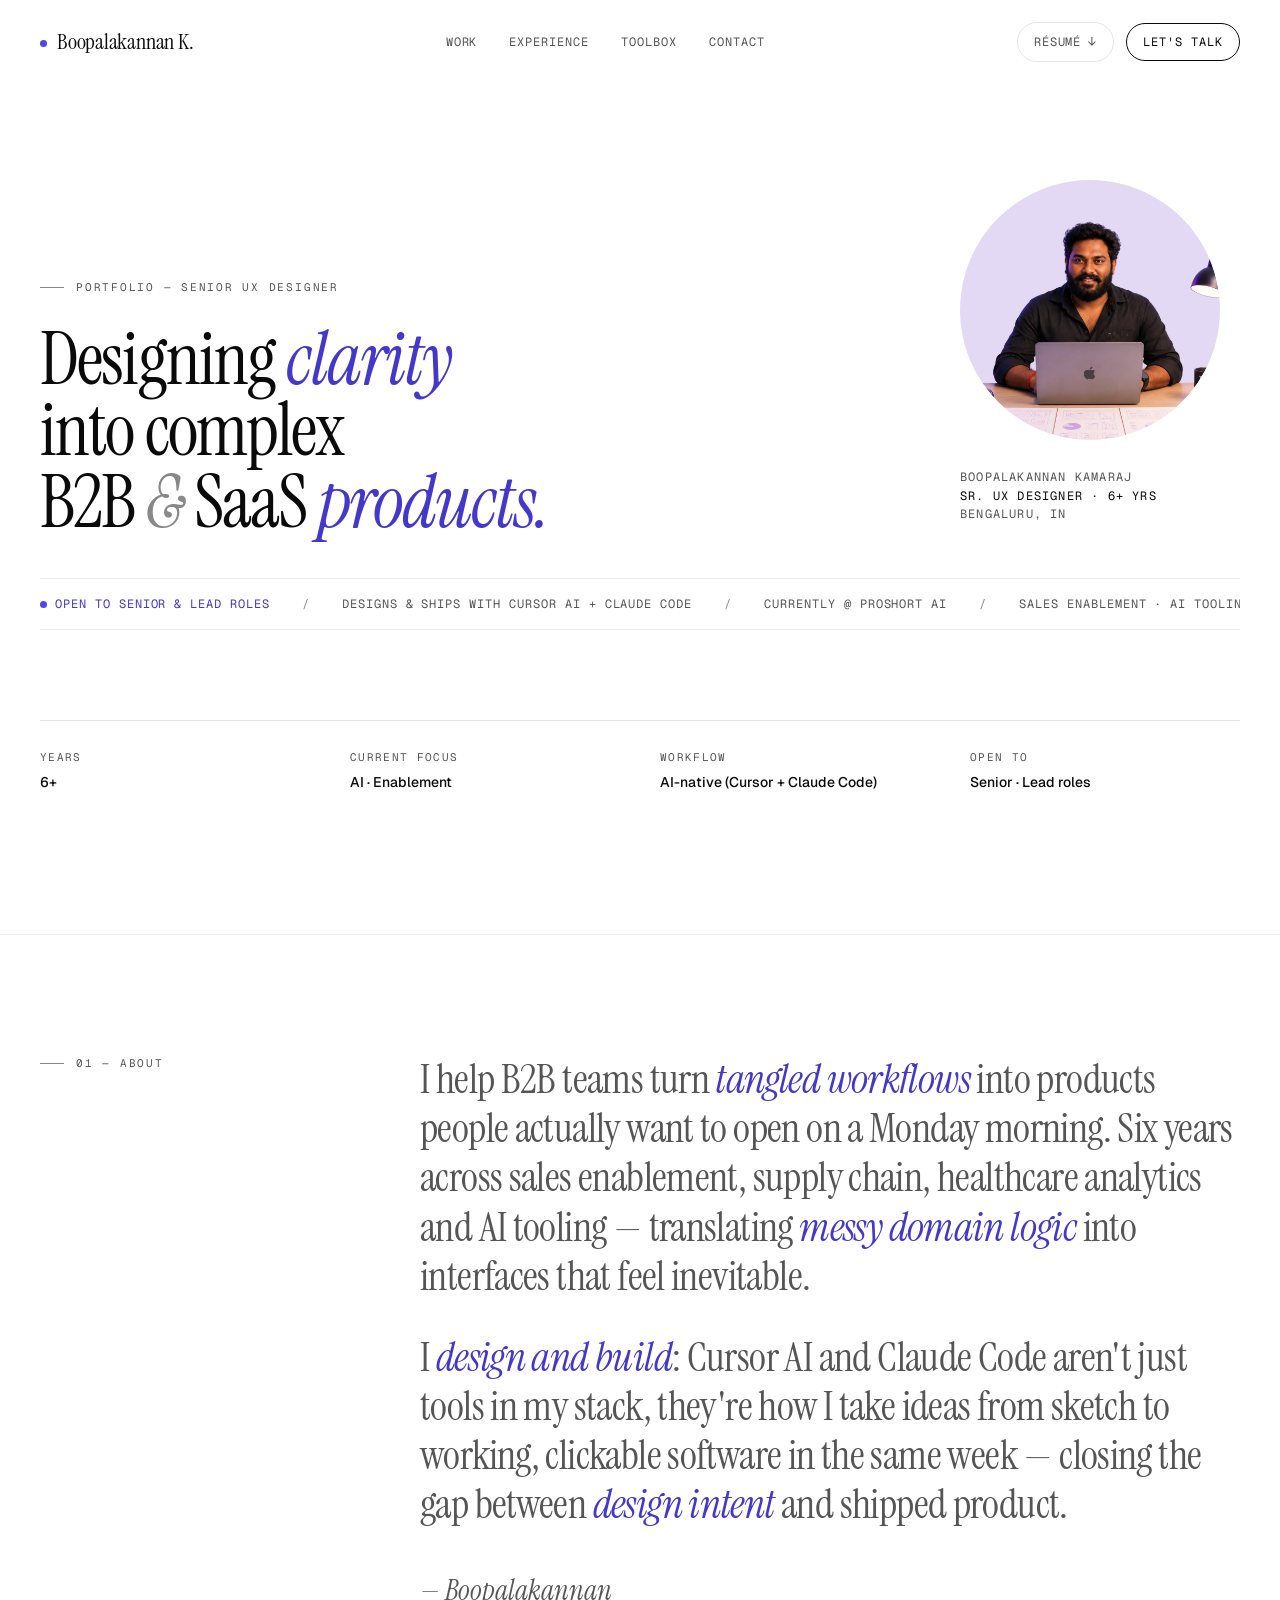
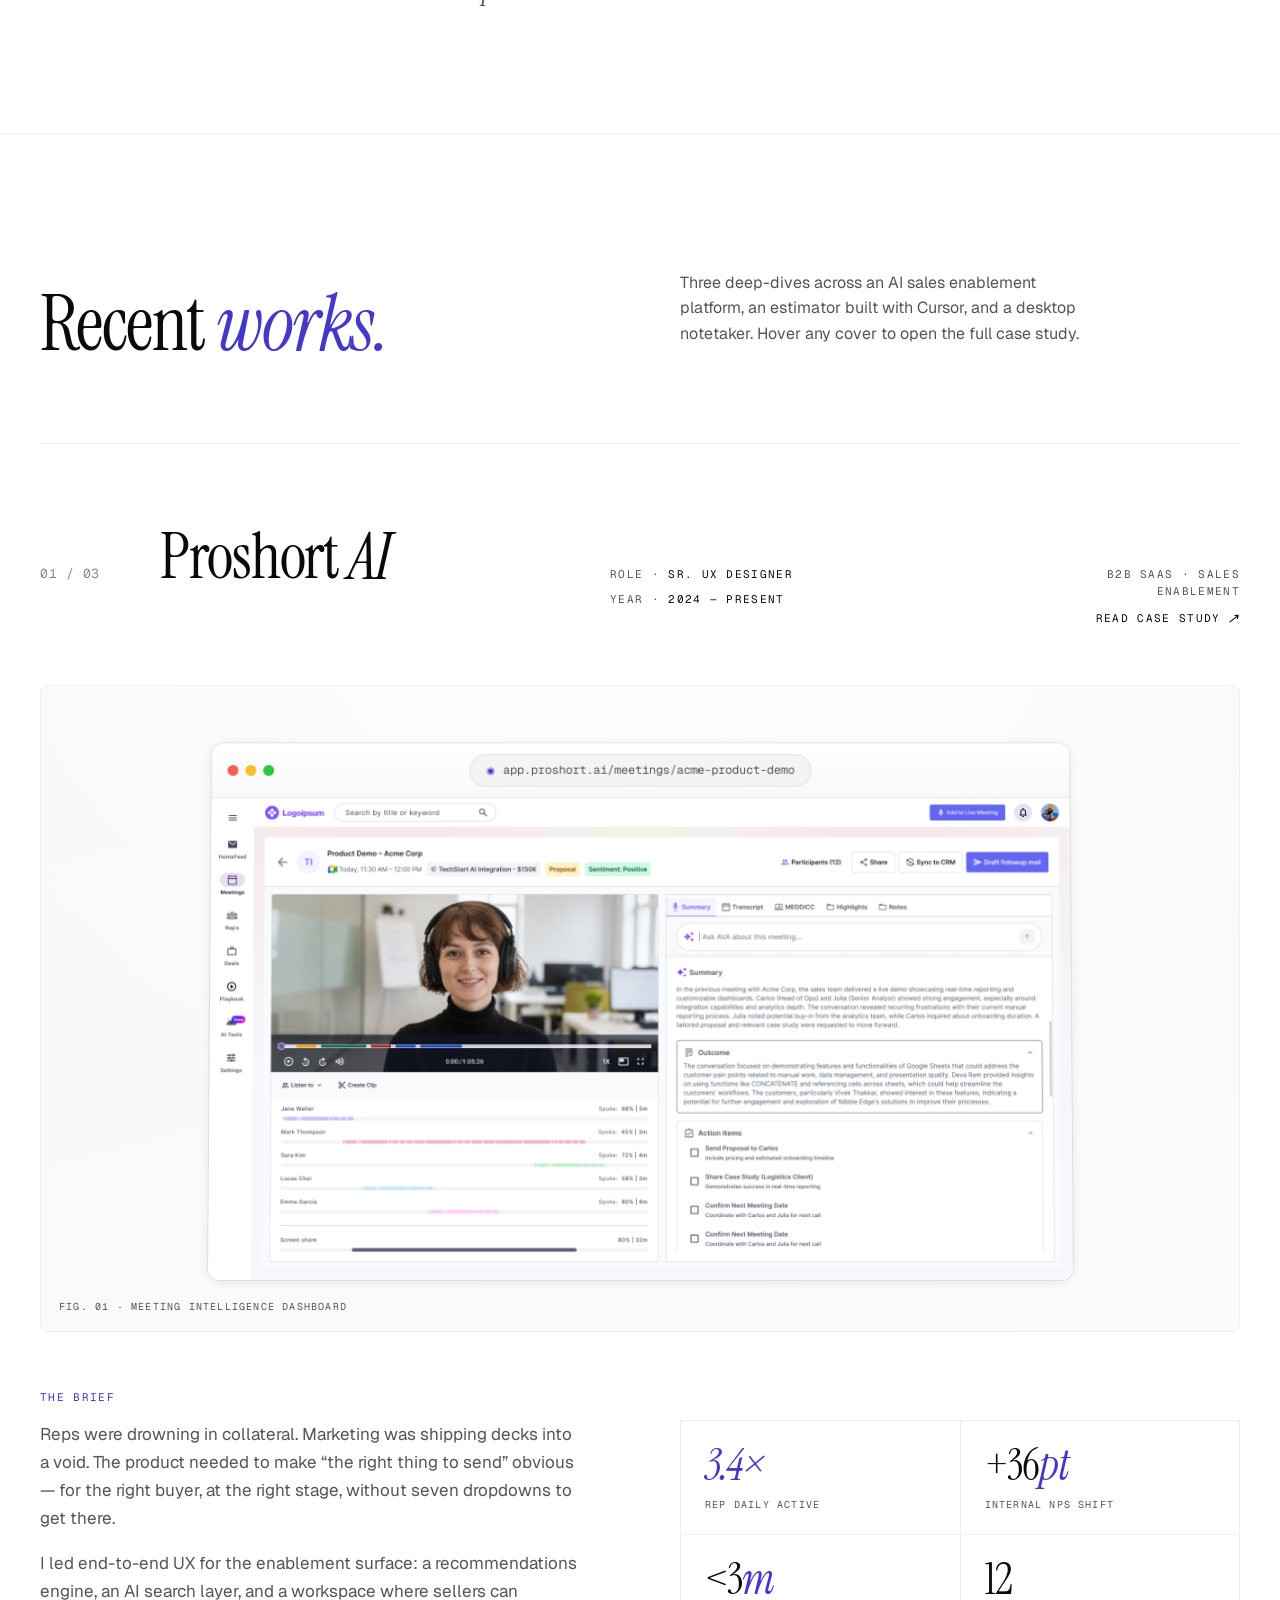
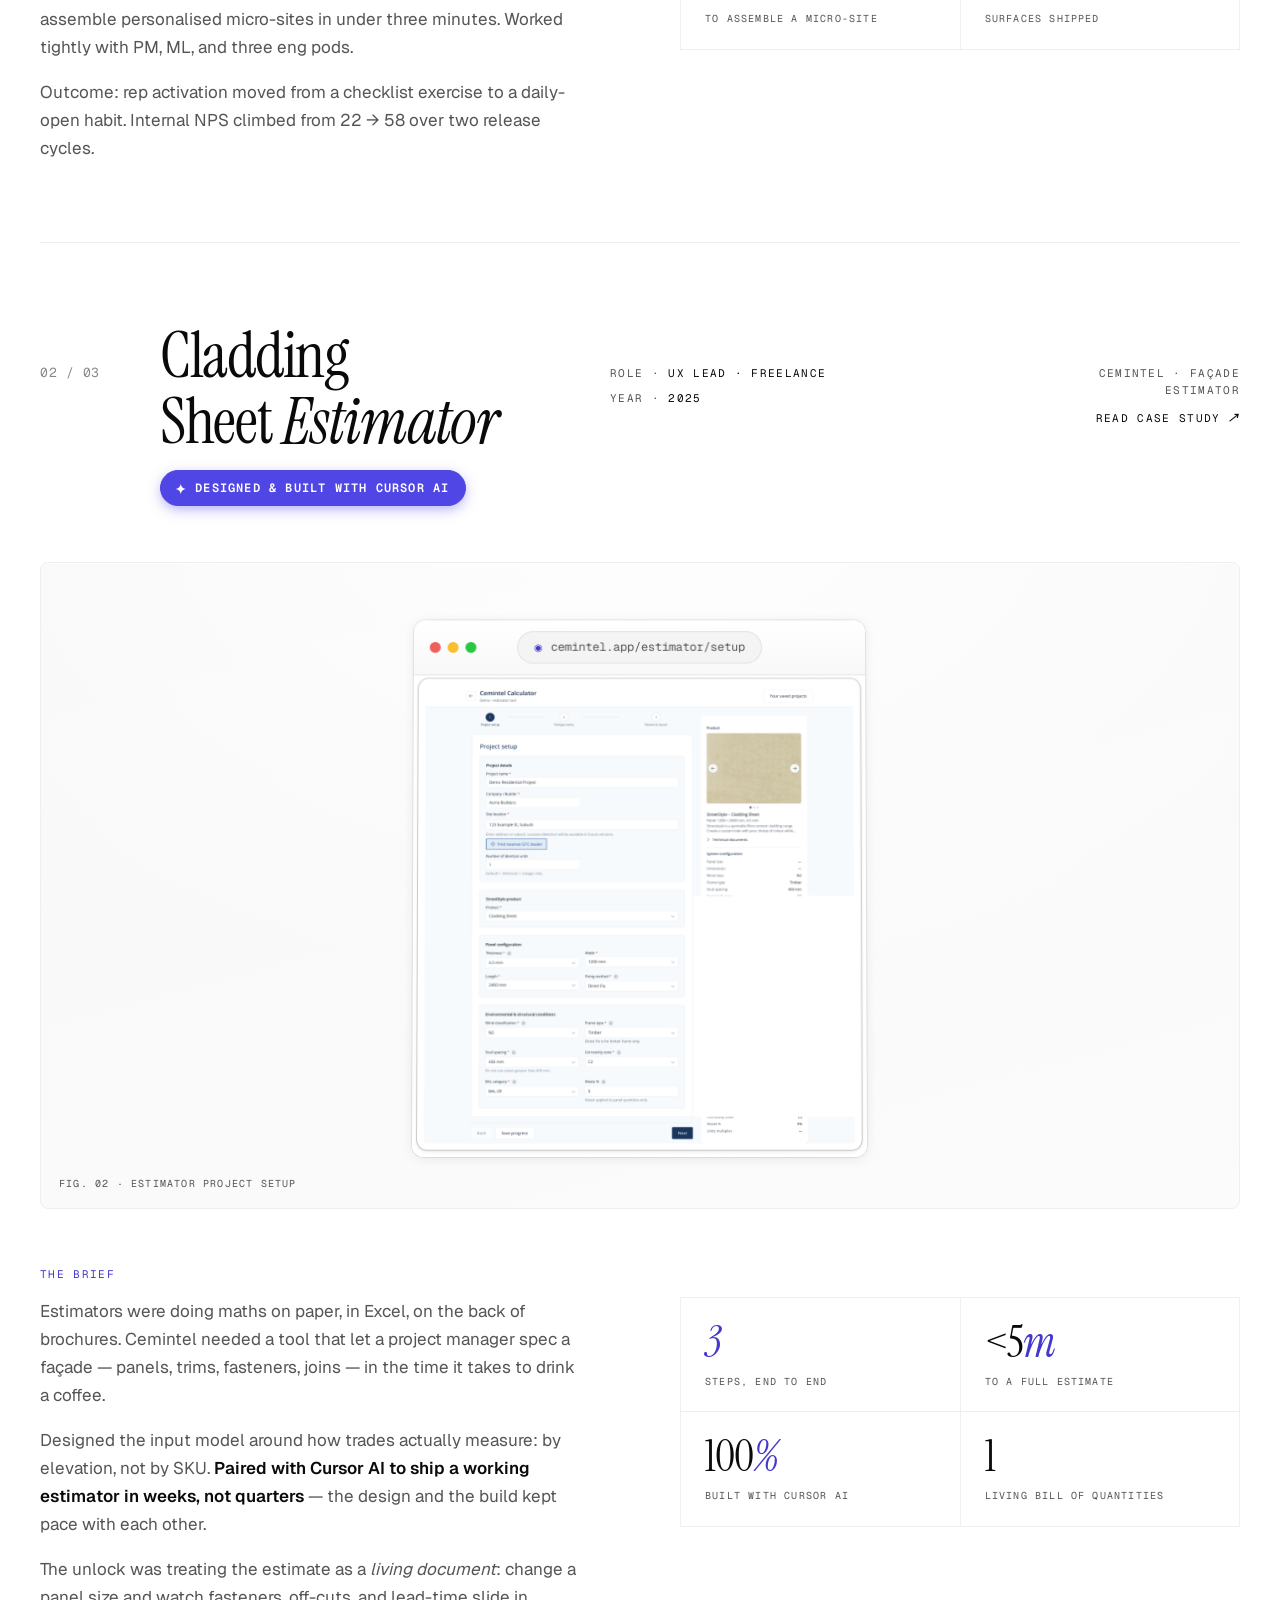
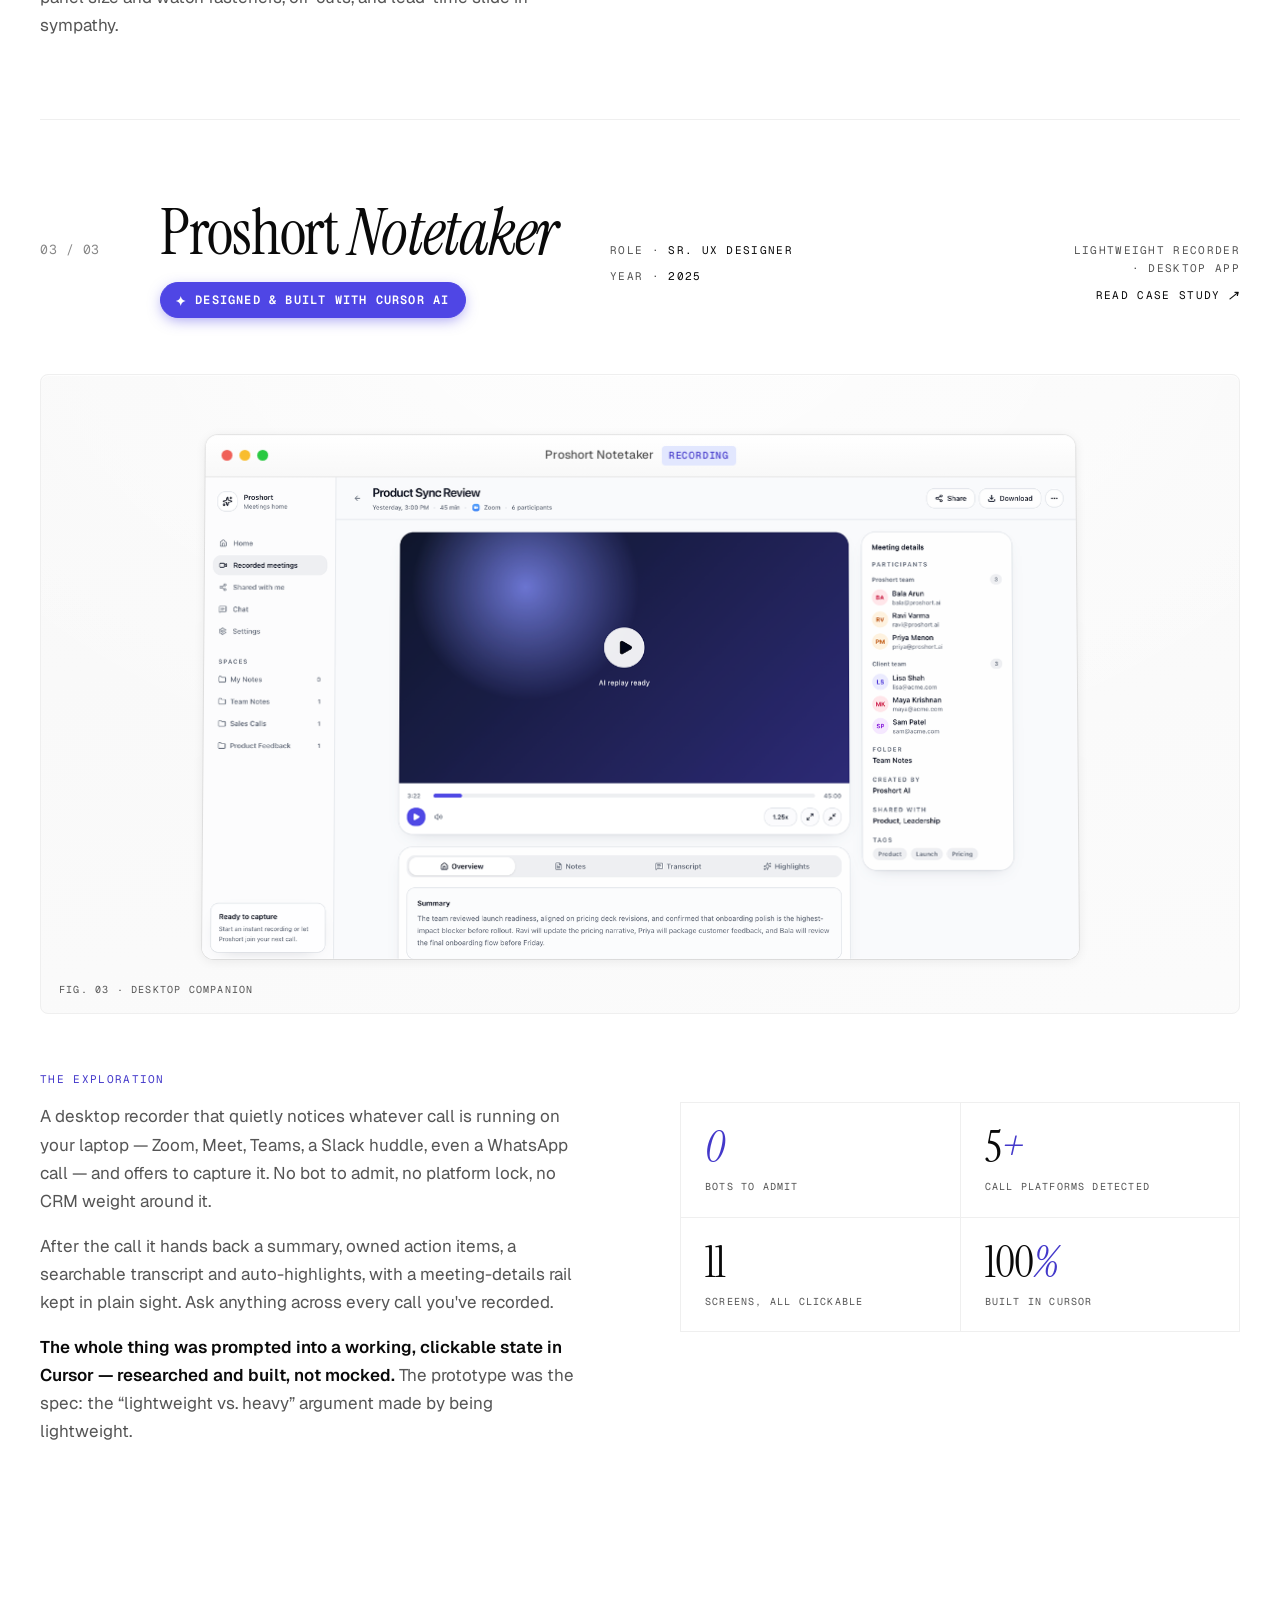
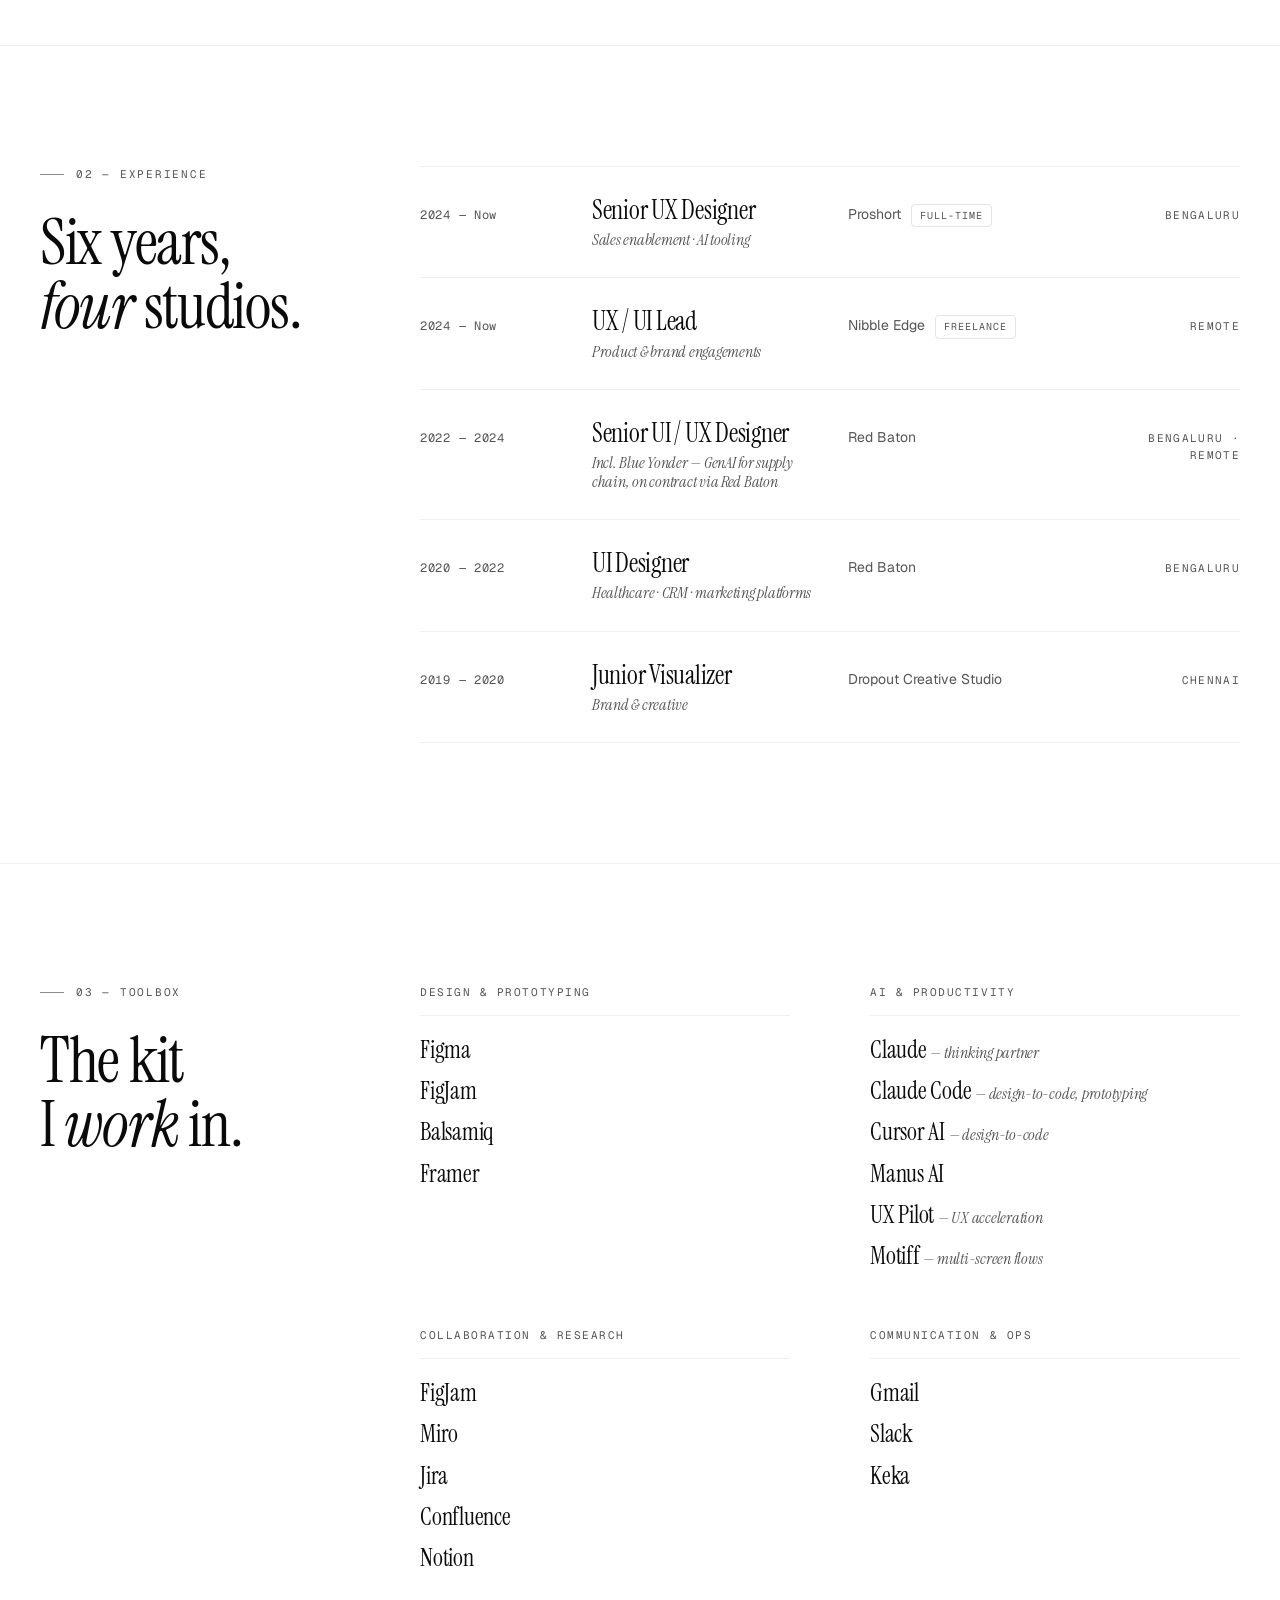
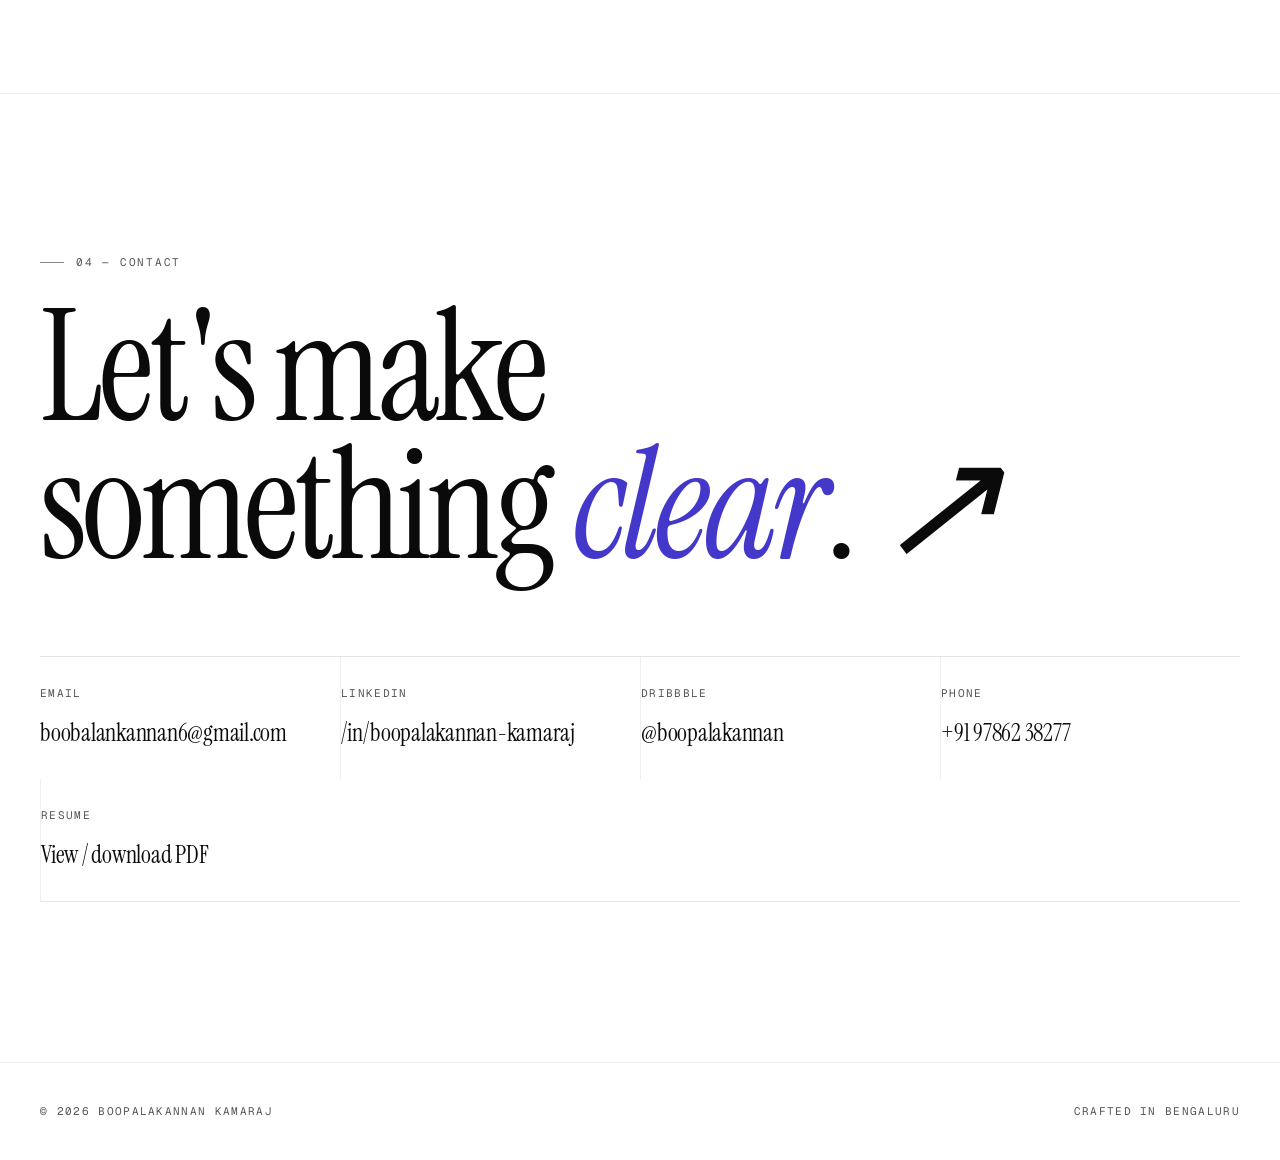
==== commit e86e9c45: "Make "Built with Cursor AI" badge prominent on AI-built cards. Restyle the badge to a solid accent f" ====
--- a/index.html
+++ b/index.html
@@ -191,14 +191,16 @@
   .case-titlewrap { display: flex; flex-direction: column; align-items: flex-start; gap: 16px; }
   .built-badge {
     display: inline-flex; align-items: center; gap: 8px;
-    font-family: var(--mono); font-size: 10px; font-weight: 500; letter-spacing: 0.12em; text-transform: uppercase;
-    color: var(--accent-ink);
-    background: color-mix(in oklab, var(--accent) 12%, var(--paper));
-    border: 1px solid color-mix(in oklab, var(--accent) 32%, var(--line));
-    padding: 6px 13px 6px 11px; border-radius: 999px;
-  }
-  .built-badge .spark { font-size: 11px; line-height: 1; color: var(--accent); transform: translateY(0.5px); }
-  .case:hover .built-badge { border-color: color-mix(in oklab, var(--accent) 55%, var(--line)); background: color-mix(in oklab, var(--accent) 16%, var(--paper)); }
+    font-family: var(--mono); font-size: 12px; font-weight: 600; letter-spacing: 0.1em; text-transform: uppercase;
+    color: var(--paper);
+    background: var(--accent);
+    border: 1px solid var(--accent);
+    padding: 8px 16px 8px 14px; border-radius: 999px;
+    box-shadow: 0 4px 14px -2px color-mix(in oklab, var(--accent) 50%, transparent);
+    transition: box-shadow 300ms, transform 300ms;
+  }
+  .built-badge .spark { font-size: 13px; line-height: 1; color: var(--paper); transform: translateY(0.5px); }
+  .case:hover .built-badge { transform: translateY(-1px); box-shadow: 0 6px 20px -2px color-mix(in oklab, var(--accent) 65%, transparent); }
   .case-meta { font-family: var(--mono); font-size: 11px; letter-spacing: 0.12em; text-transform: uppercase; color: var(--muted); }
   .case-meta div + div { margin-top: 8px; }
   .case-meta span { color: var(--ink); }
@@ -207,6 +209,7 @@
   .case-body .narrative { font-size: 17px; line-height: 1.65; color: var(--ink-soft); max-width: 540px; }
   .case-body .narrative p { margin: 0 0 1em; }
   .case-body .narrative p:last-child { margin-bottom: 0; }
+  .case-body .narrative strong { font-weight: 600; color: var(--ink); }
   .case-body .narrative .kicker { font-family: var(--mono); font-size: 11px; letter-spacing: 0.12em; text-transform: uppercase; color: var(--accent-ink); margin-bottom: 14px; display: block; }
 
   .case-metrics { display: grid; grid-template-columns: 1fr 1fr; gap: 1px; background: var(--line-soft); border: 1px solid var(--line-soft); margin-top: 32px; }
@@ -574,7 +577,7 @@
         <div class="case-num">02 / 03</div>
         <div class="case-titlewrap">
           <h3 class="case-title">Cladding Sheet&nbsp;<span class="it">Estimator</span></h3>
-          <span class="built-badge"><span class="spark">✦</span>Built with Cursor</span>
+          <span class="built-badge"><span class="spark">✦</span>Designed &amp; Built with Cursor AI</span>
         </div>
         <div class="case-meta">
           <div>Role · <span>UX Lead · Freelance</span></div>
@@ -602,7 +605,7 @@
         <div class="narrative reveal">
           <span class="kicker">The brief</span>
           <p>Estimators were doing maths on paper, in Excel, on the back of brochures. Cemintel needed a tool that let a project manager spec a façade — panels, trims, fasteners, joins — in the time it takes to drink a coffee.</p>
-          <p>Designed the input model around how trades actually measure: by elevation, not by SKU. Paired with Cursor AI to ship a working estimator in weeks, not quarters — the design and the build kept pace with each other.</p>
+          <p>Designed the input model around how trades actually measure: by elevation, not by SKU. <strong>Paired with Cursor AI to ship a working estimator in weeks, not quarters</strong> — the design and the build kept pace with each other.</p>
           <p>The unlock was treating the estimate as a <em>living document</em>: change a panel size and watch fasteners, off-cuts, and lead-time slide in sympathy.</p>
         </div>
         <div class="reveal" data-delay="2">
@@ -623,7 +626,7 @@
         <div class="case-num">03 / 03</div>
         <div class="case-titlewrap">
           <h3 class="case-title">Proshort&nbsp;<span class="it">Notetaker</span></h3>
-          <span class="built-badge"><span class="spark">✦</span>Built with Cursor</span>
+          <span class="built-badge"><span class="spark">✦</span>Designed &amp; Built with Cursor AI</span>
         </div>
         <div class="case-meta">
           <div>Role · <span>Sr. UX Designer</span></div>
@@ -653,7 +656,7 @@
           <span class="kicker">The exploration</span>
           <p>A desktop recorder that quietly notices whatever call is running on your laptop — Zoom, Meet, Teams, a Slack huddle, even a WhatsApp call — and offers to capture it. No bot to admit, no platform lock, no CRM weight around it.</p>
           <p>After the call it hands back a summary, owned action items, a searchable transcript and auto-highlights, with a meeting-details rail kept in plain sight. Ask anything across every call you've recorded.</p>
-          <p>The whole thing was prompted into a working, clickable state in Cursor — researched and built, not mocked. The prototype was the spec: the &ldquo;lightweight vs. heavy&rdquo; argument made by being lightweight.</p>
+          <p><strong>The whole thing was prompted into a working, clickable state in Cursor — researched and built, not mocked.</strong> The prototype was the spec: the &ldquo;lightweight vs. heavy&rdquo; argument made by being lightweight.</p>
         </div>
         <div class="reveal" data-delay="2">
           <div class="case-metrics">
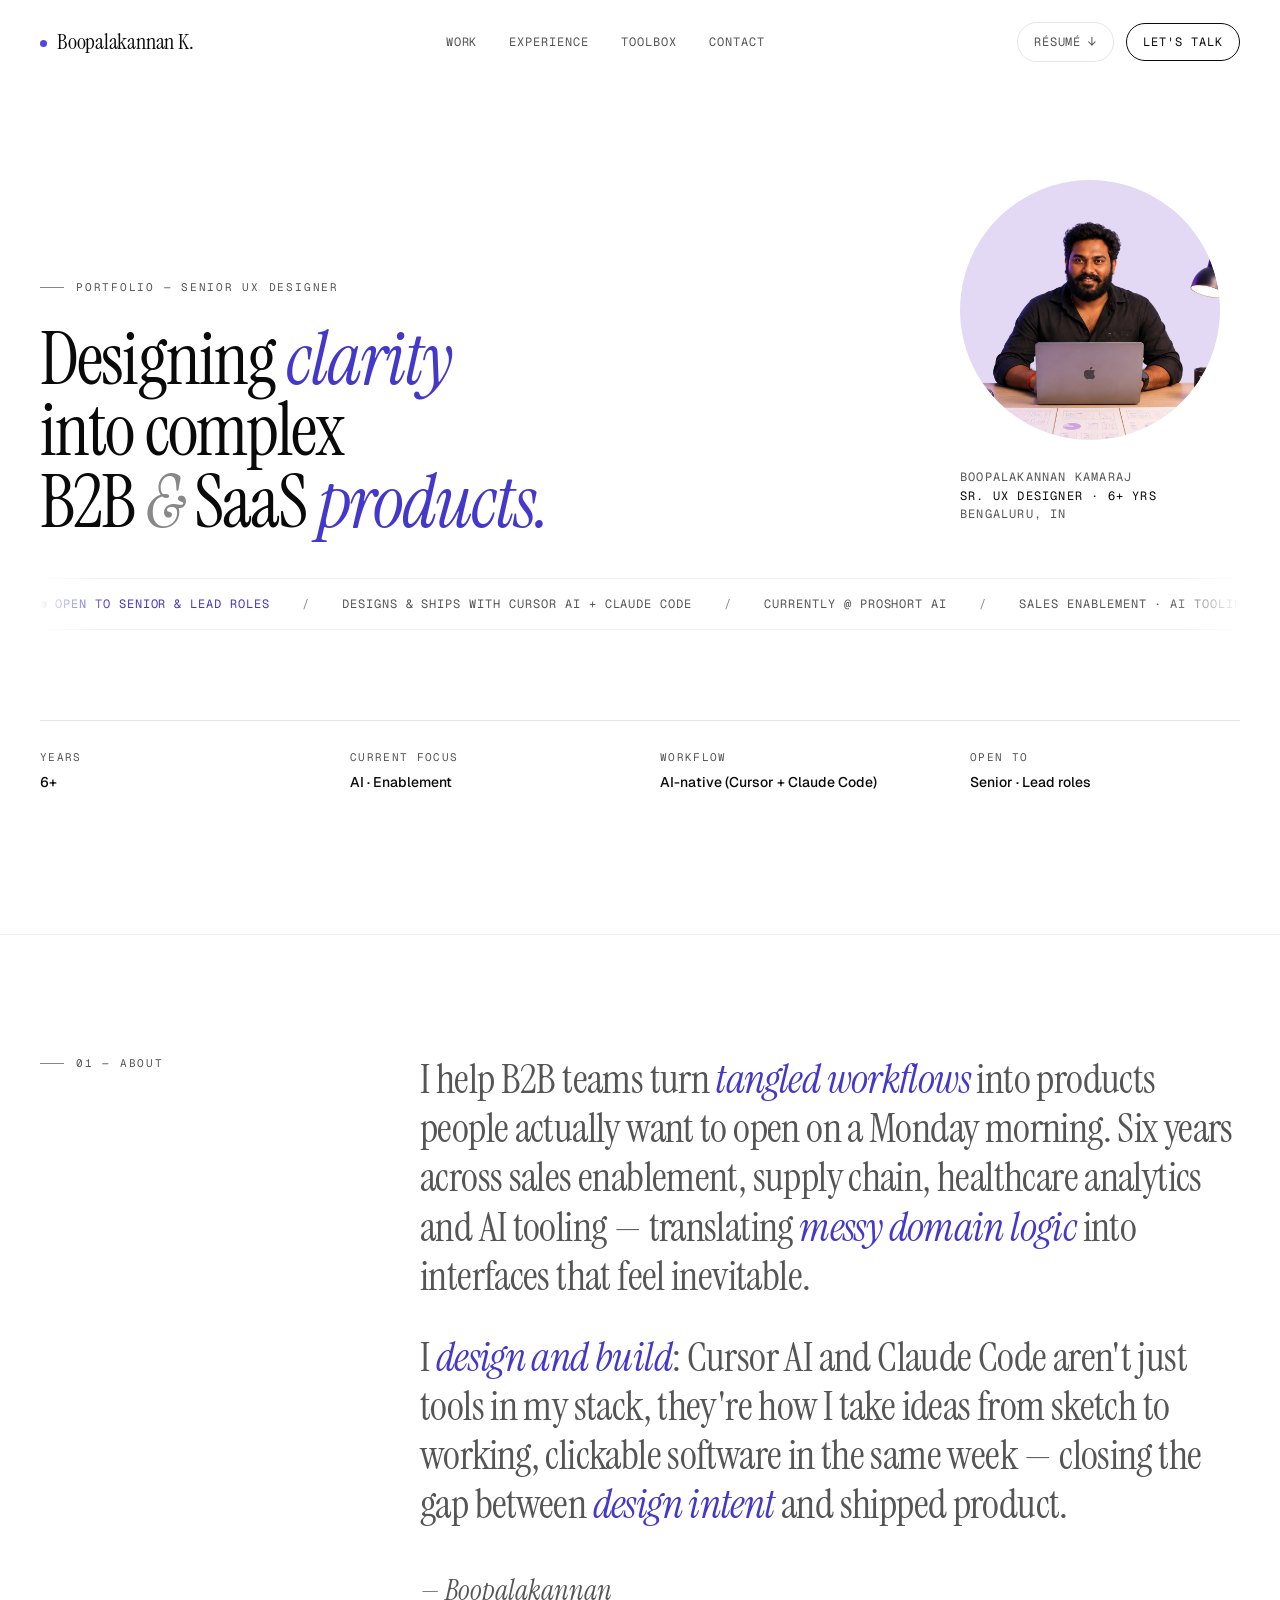
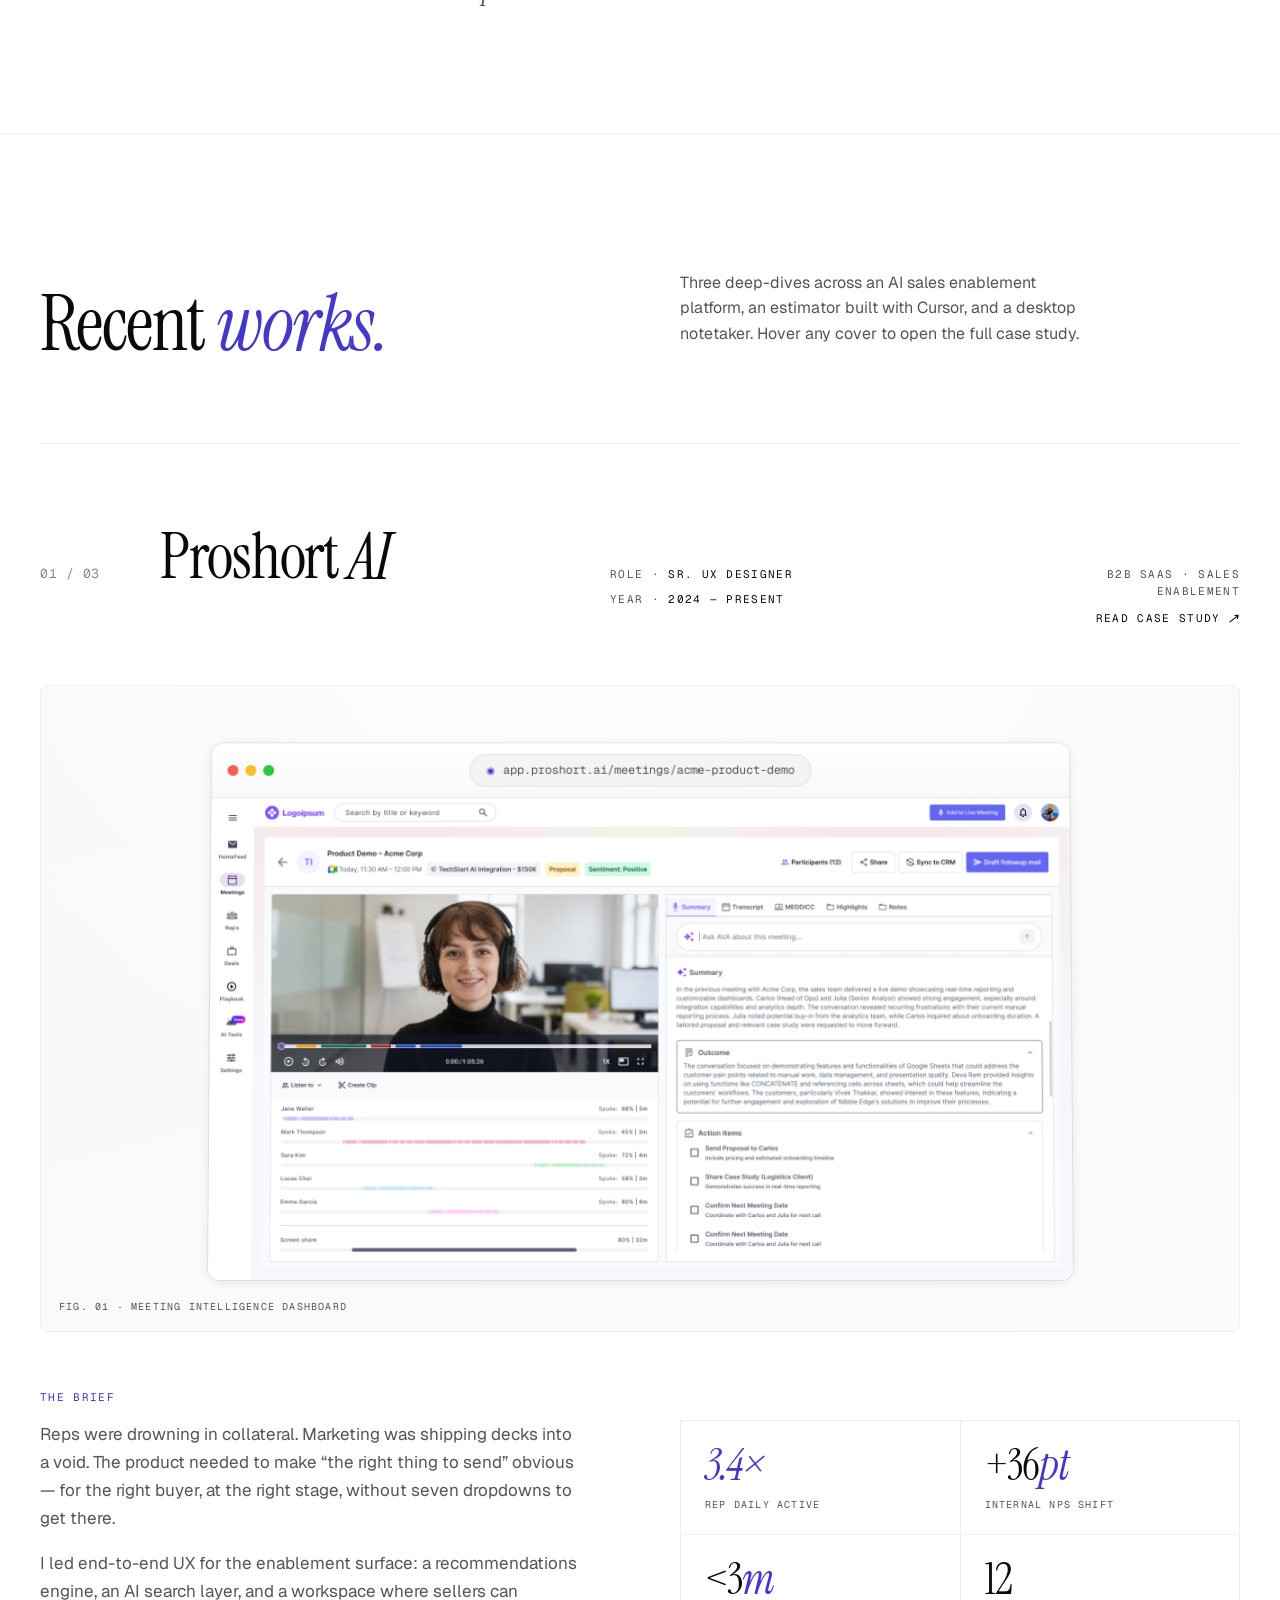
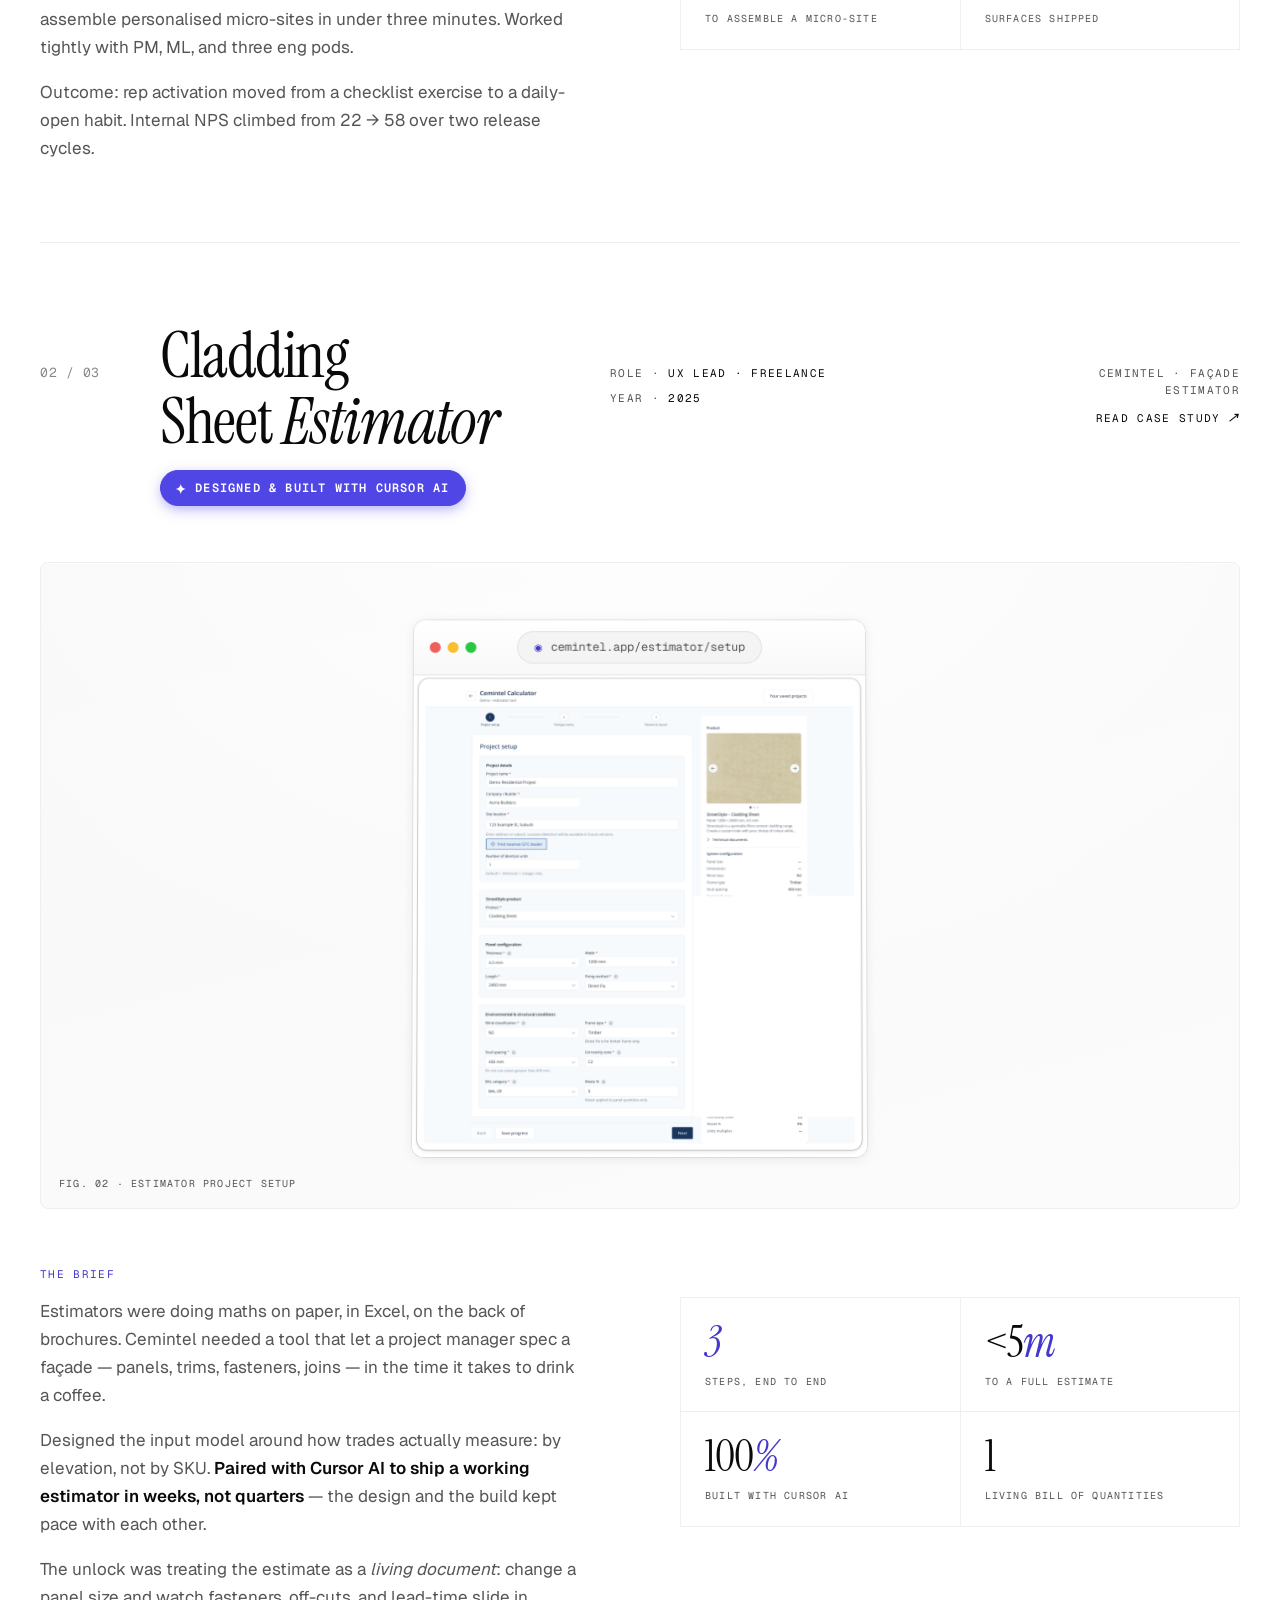
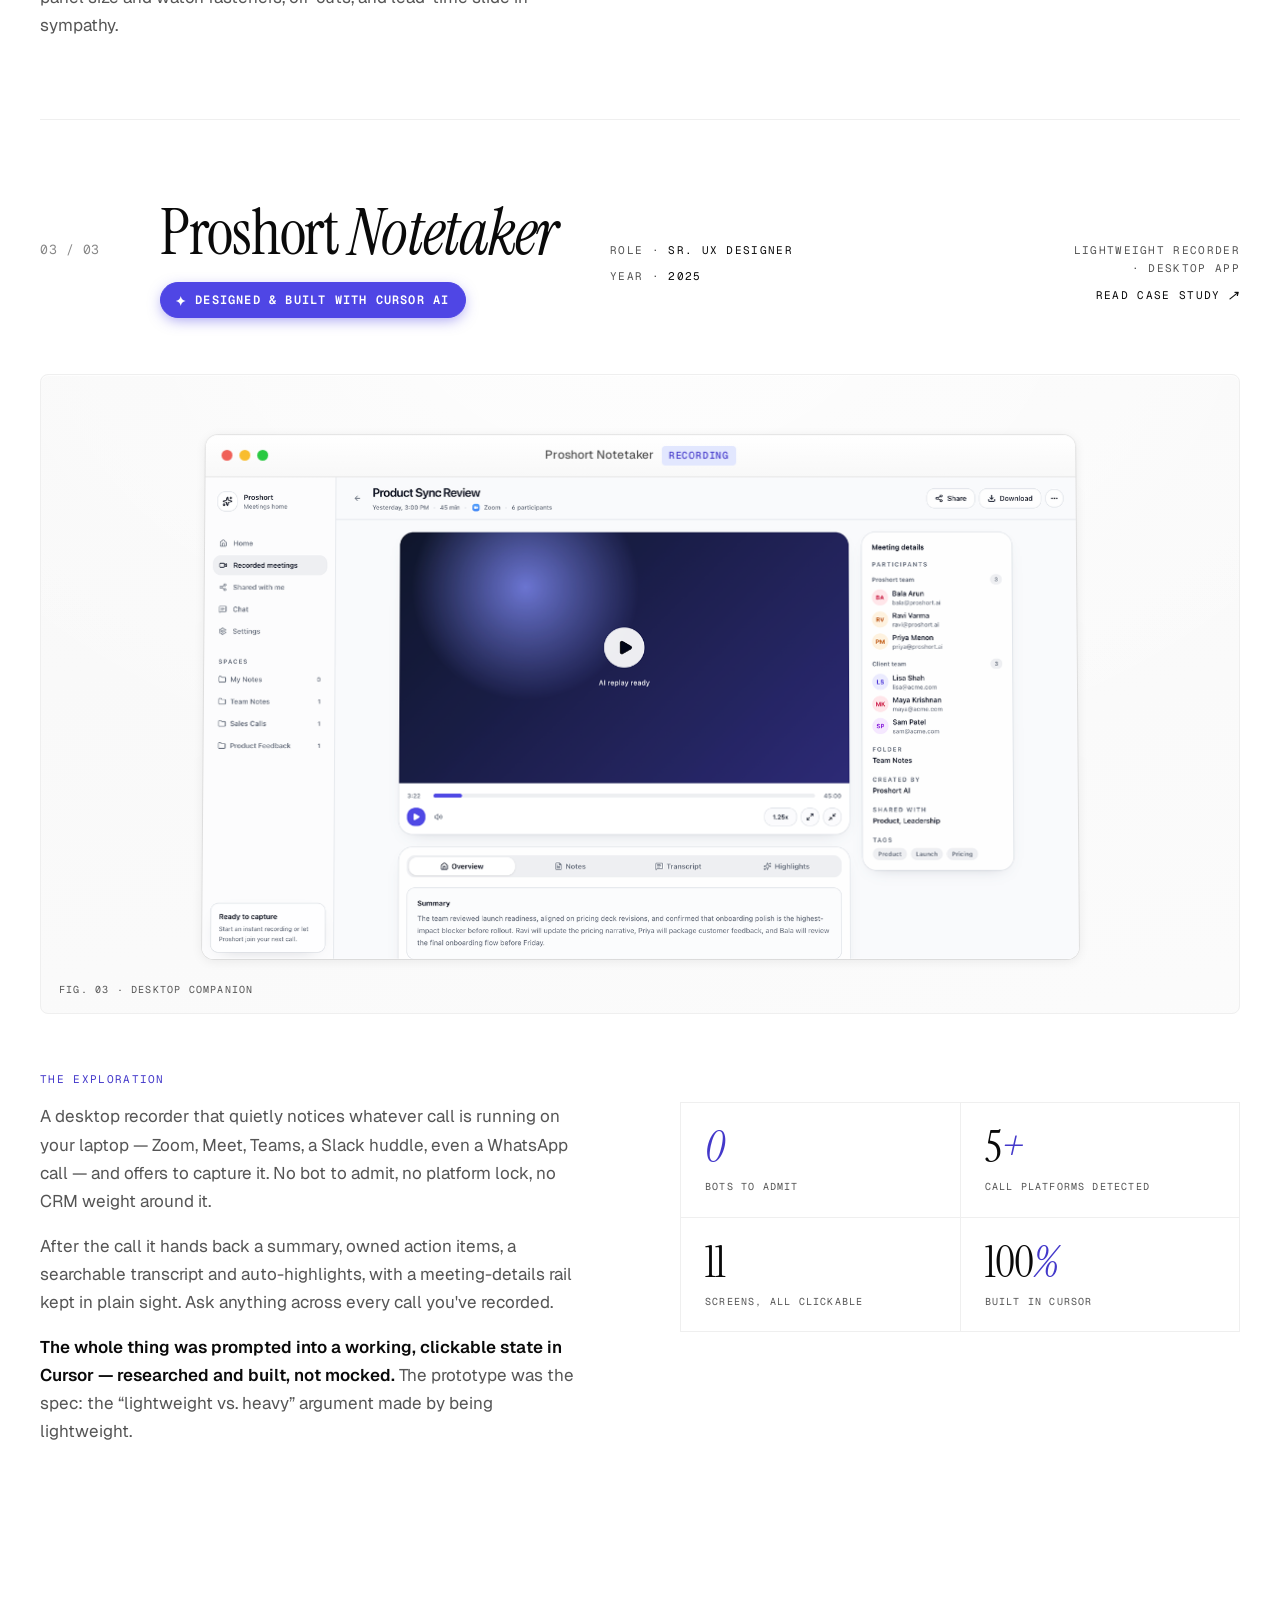
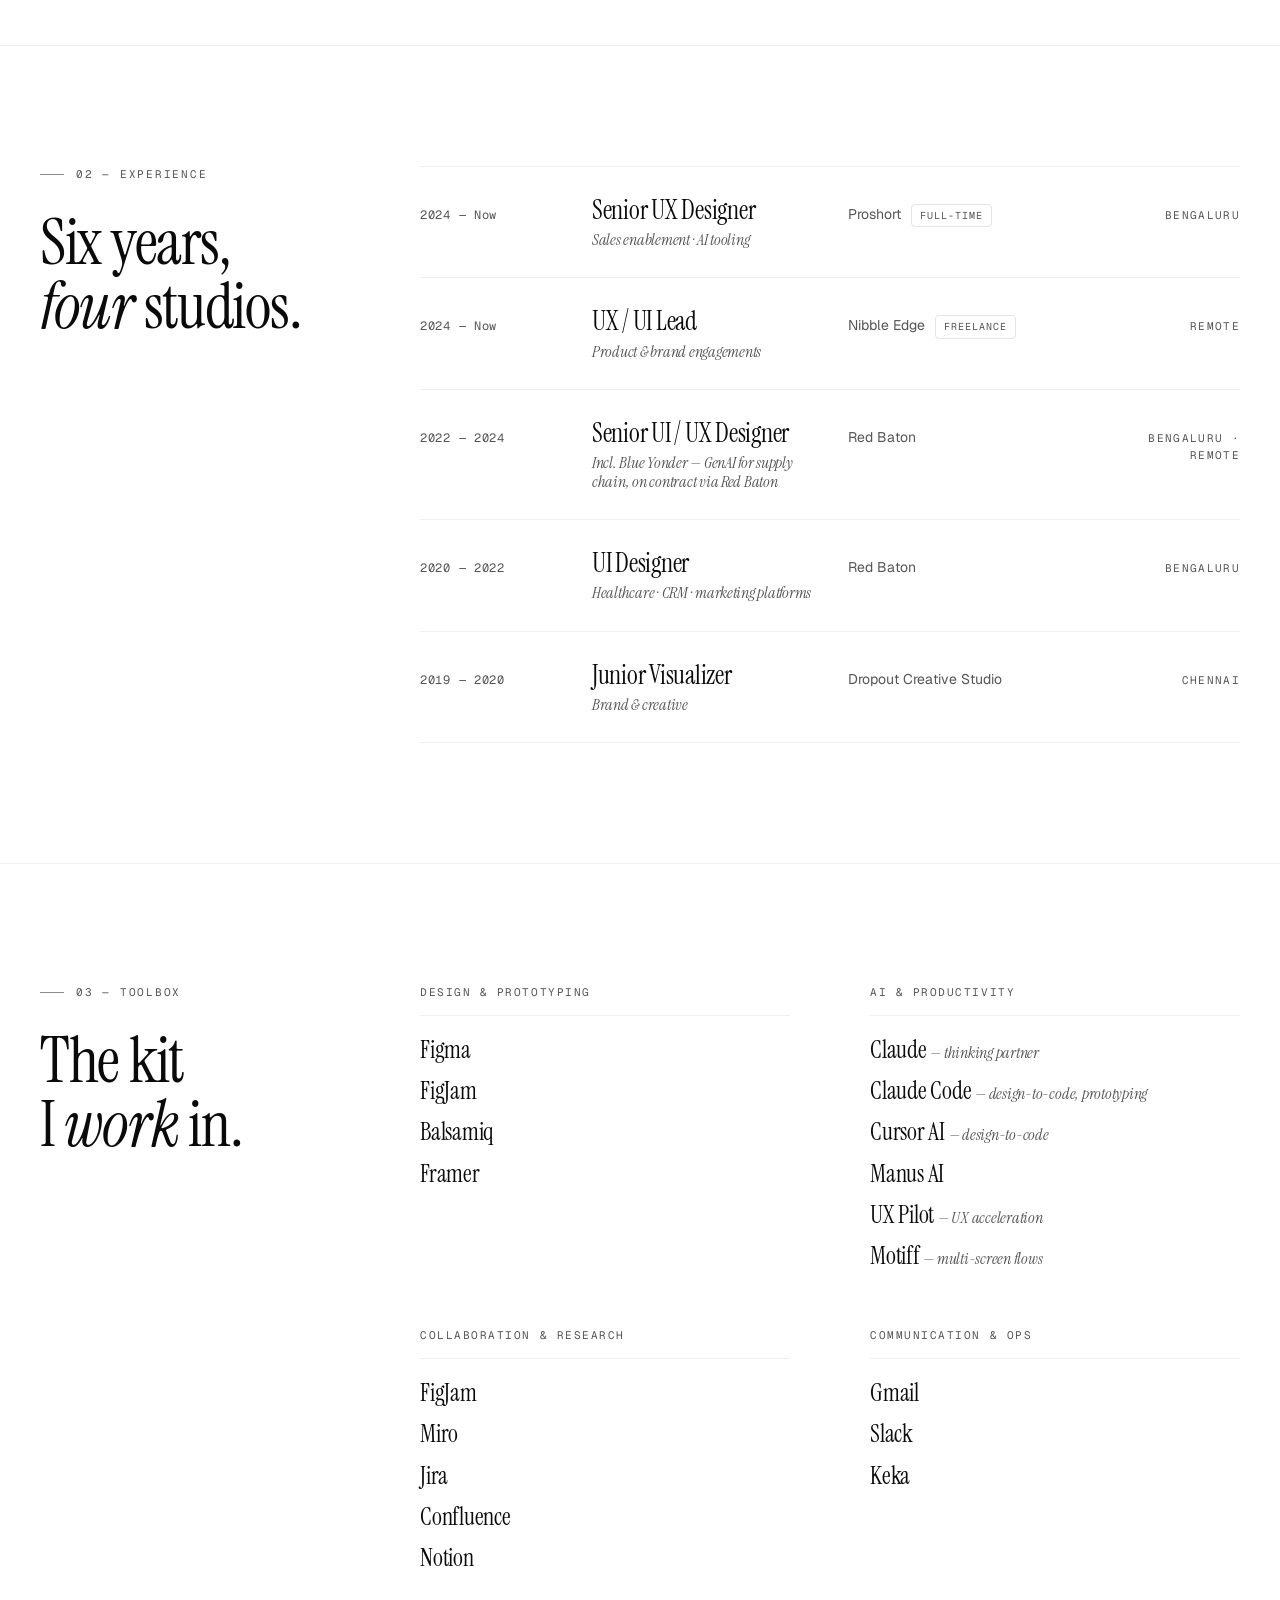
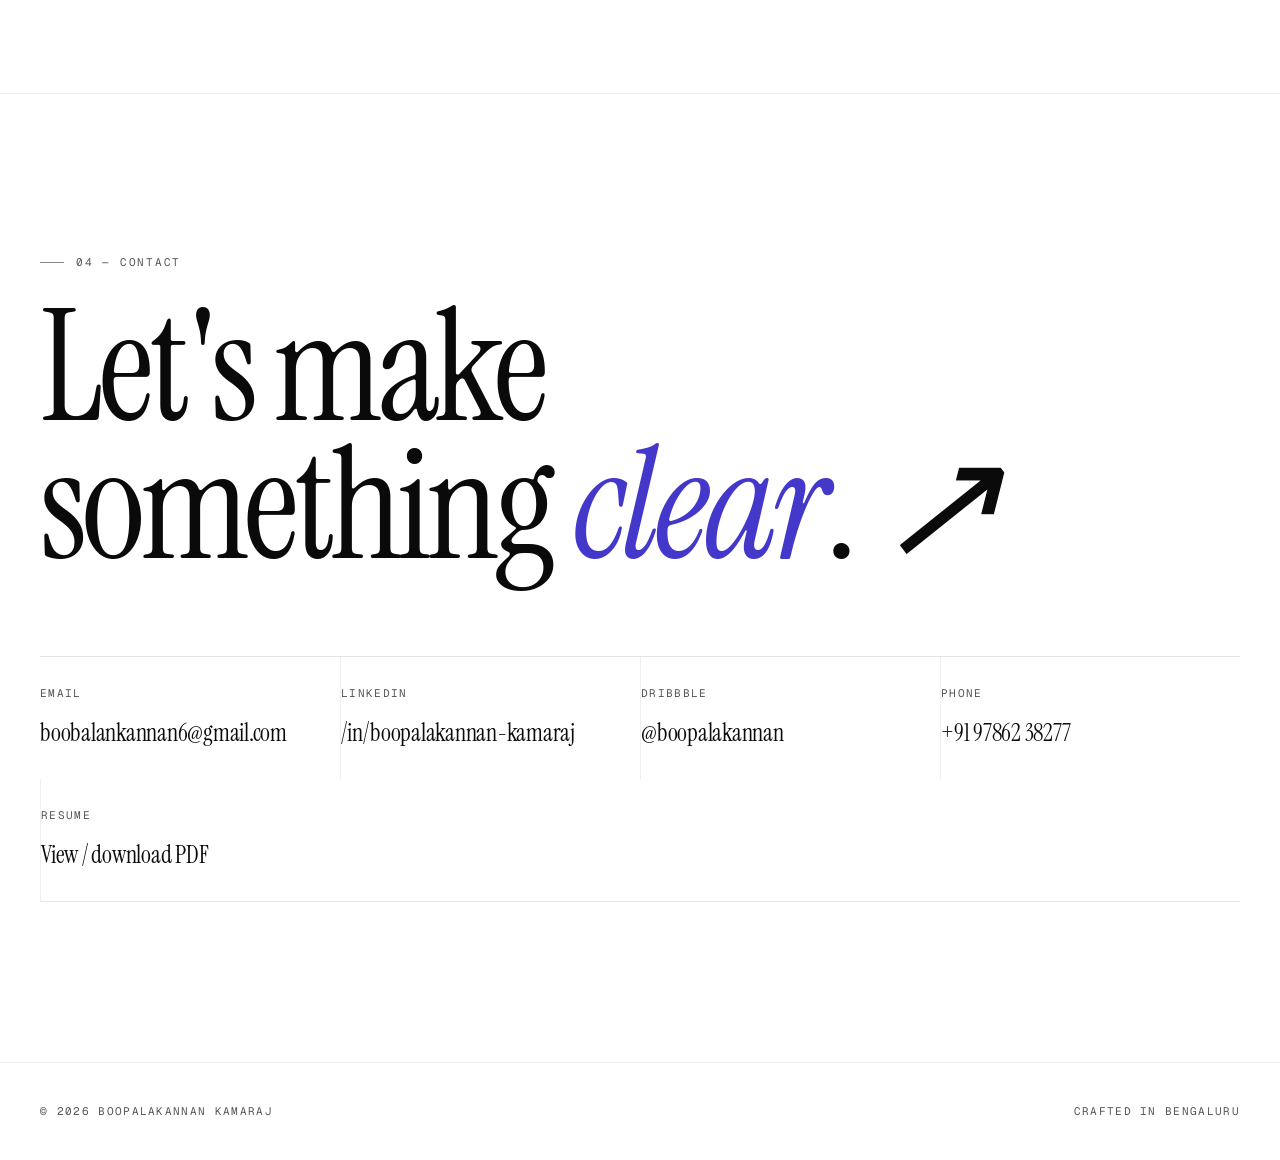
==== commit 1530274b: "Make hero ticker a real continuous marquee. Wrap items in a duplicated .ticker-track and animate tra" ====
--- a/index.html
+++ b/index.html
@@ -141,13 +141,27 @@
   .ticker {
     margin-top: 40px; padding: 16px 0; border-top: 1px solid var(--line-soft); border-bottom: 1px solid var(--line-soft);
     font-family: var(--mono); font-size: 12px; letter-spacing: 0.08em; text-transform: uppercase;
-    display: flex; align-items: center; gap: 32px; color: var(--muted);
+    display: flex; align-items: center; color: var(--muted);
     overflow: hidden; white-space: nowrap; min-width: 0; max-width: 100%;
+    -webkit-mask-image: linear-gradient(to right, transparent 0, #000 6%, #000 94%, transparent 100%);
+    mask-image: linear-gradient(to right, transparent 0, #000 6%, #000 94%, transparent 100%);
+  }
+  .ticker-track {
+    display: flex; align-items: center; gap: 32px; width: max-content; flex-shrink: 0;
+    animation: ticker-scroll 36s linear infinite;
+  }
+  .ticker:hover .ticker-track { animation-play-state: paused; }
+  @keyframes ticker-scroll {
+    from { transform: translateX(0); }
+    to { transform: translateX(-50%); }
   }
   .ticker .live { color: var(--accent-ink); display: inline-flex; align-items: center; gap: 8px; }
   .ticker .live::before { content: ''; width: 7px; height: 7px; border-radius: 50%; background: var(--accent); animation: pulse 1.6s infinite; }
   @keyframes pulse { 0%, 100% { opacity: 1; } 50% { opacity: 0.35; } }
   .ticker .sep { color: var(--muted-2); }
+  @media (prefers-reduced-motion: reduce) {
+    .ticker-track { animation: none; }
+  }
 
   /* ============ ABOUT ============ */
   .about-grid { display: grid; grid-template-columns: 280px 1fr; gap: 100px; align-items: start; }
@@ -478,15 +492,30 @@
     </div>
 
     <div class="ticker reveal" data-delay="3">
-      <span class="live">Open to senior &amp; lead roles</span>
-      <span class="sep">/</span>
-      <span>Designs &amp; ships with Cursor AI + Claude Code</span>
-      <span class="sep">/</span>
-      <span>Currently @ Proshort AI</span>
-      <span class="sep">/</span>
-      <span>Sales enablement · AI tooling · Supply chain</span>
-      <span class="sep">/</span>
-      <span>Figma · Cursor · Framer</span>
+      <div class="ticker-track">
+        <!-- Set 1 -->
+        <span class="live">Open to senior &amp; lead roles</span>
+        <span class="sep">/</span>
+        <span>Designs &amp; ships with Cursor AI + Claude Code</span>
+        <span class="sep">/</span>
+        <span>Currently @ Proshort AI</span>
+        <span class="sep">/</span>
+        <span>Sales enablement · AI tooling · Supply chain</span>
+        <span class="sep">/</span>
+        <span>Figma · Cursor · Framer</span>
+        <span class="sep">/</span>
+        <!-- Set 2 (duplicate for seamless loop) -->
+        <span class="live" aria-hidden="true">Open to senior &amp; lead roles</span>
+        <span class="sep" aria-hidden="true">/</span>
+        <span aria-hidden="true">Designs &amp; ships with Cursor AI + Claude Code</span>
+        <span class="sep" aria-hidden="true">/</span>
+        <span aria-hidden="true">Currently @ Proshort AI</span>
+        <span class="sep" aria-hidden="true">/</span>
+        <span aria-hidden="true">Sales enablement · AI tooling · Supply chain</span>
+        <span class="sep" aria-hidden="true">/</span>
+        <span aria-hidden="true">Figma · Cursor · Framer</span>
+        <span class="sep" aria-hidden="true">/</span>
+      </div>
     </div>
 
     <div class="hero-foot reveal" data-delay="4">
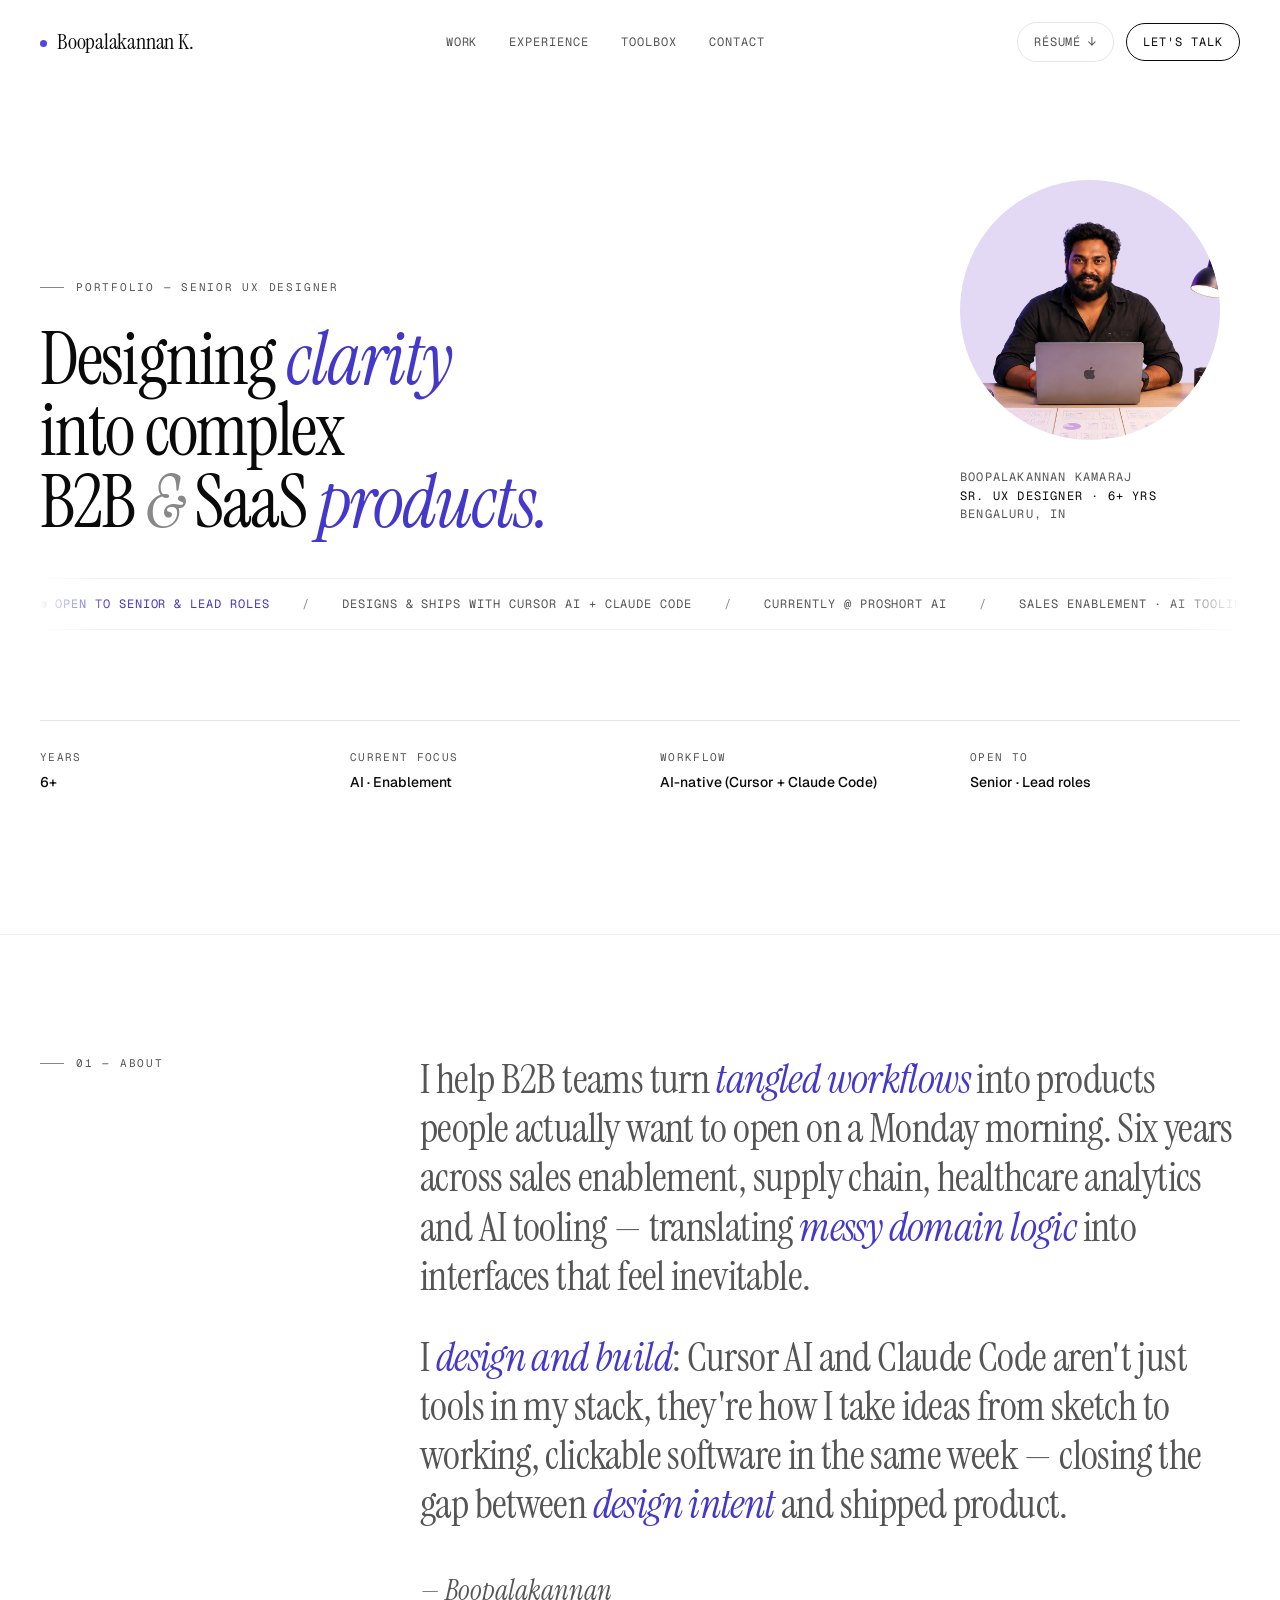
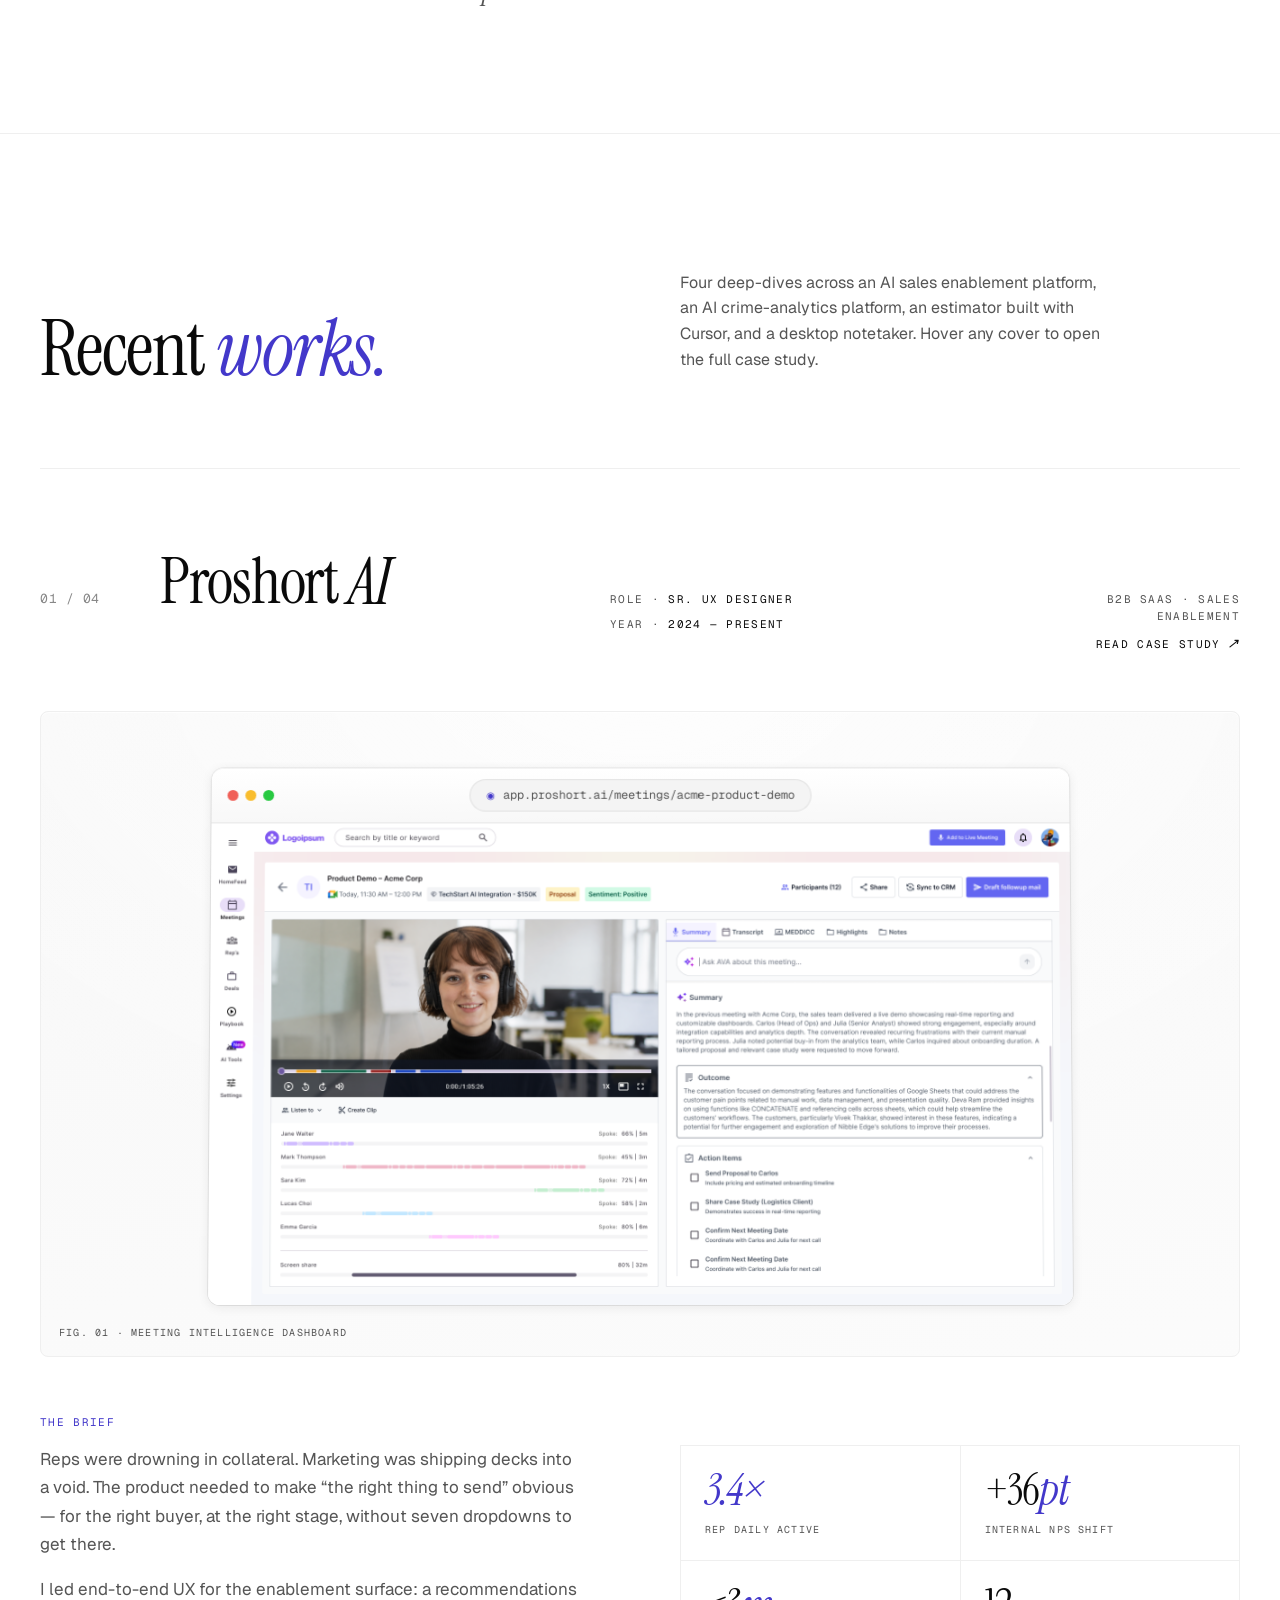
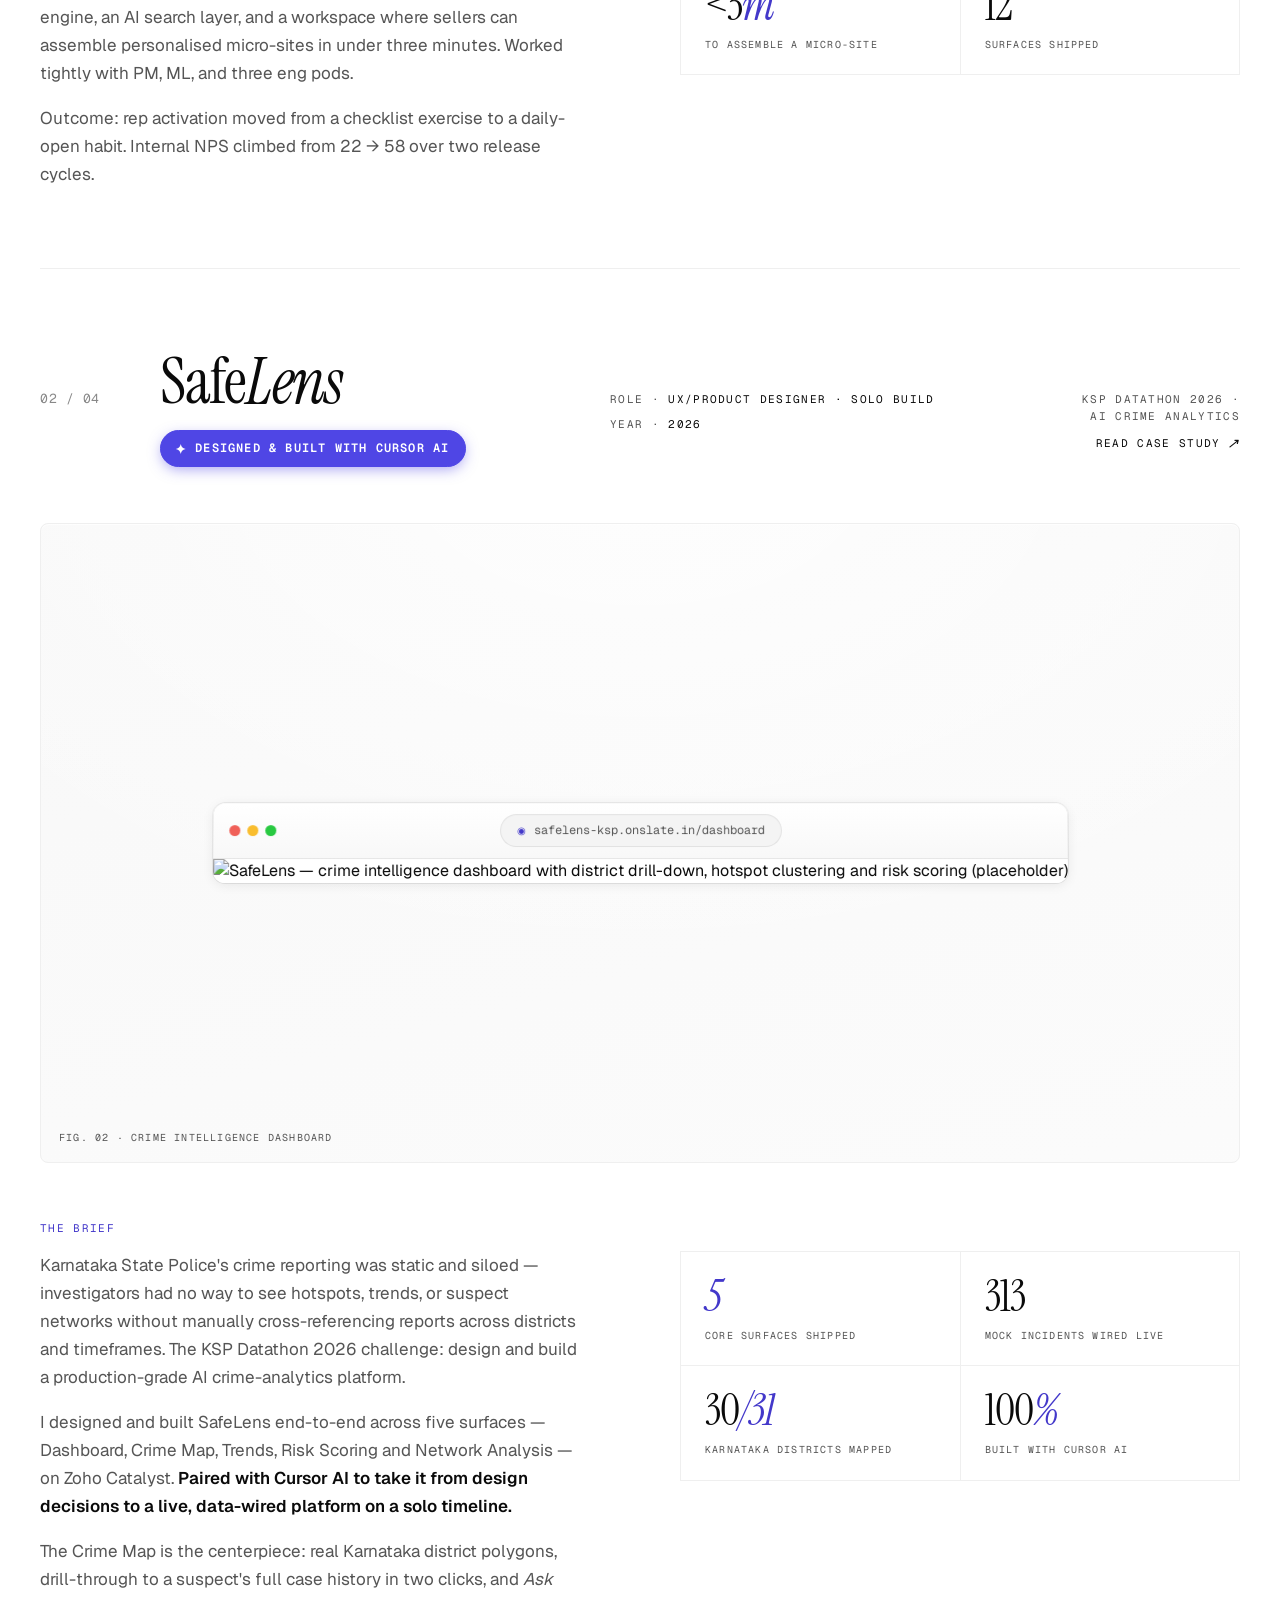
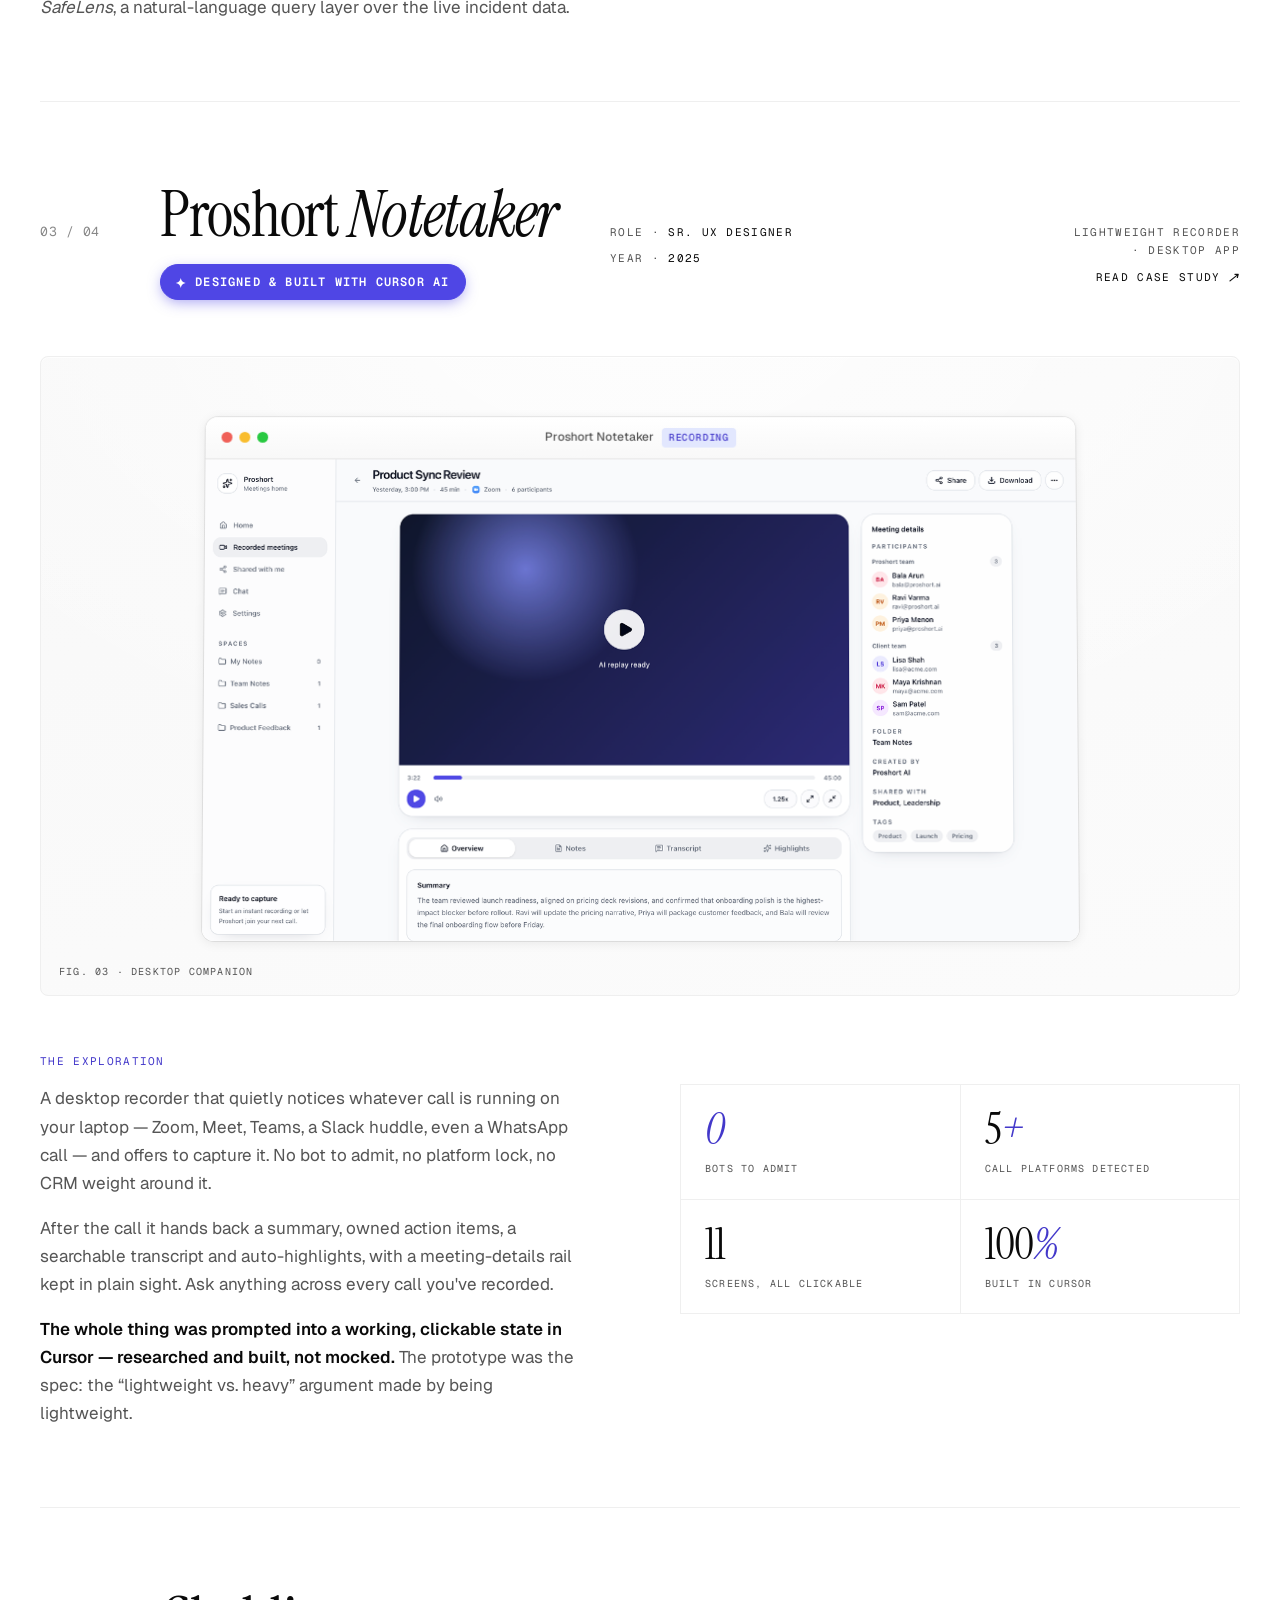
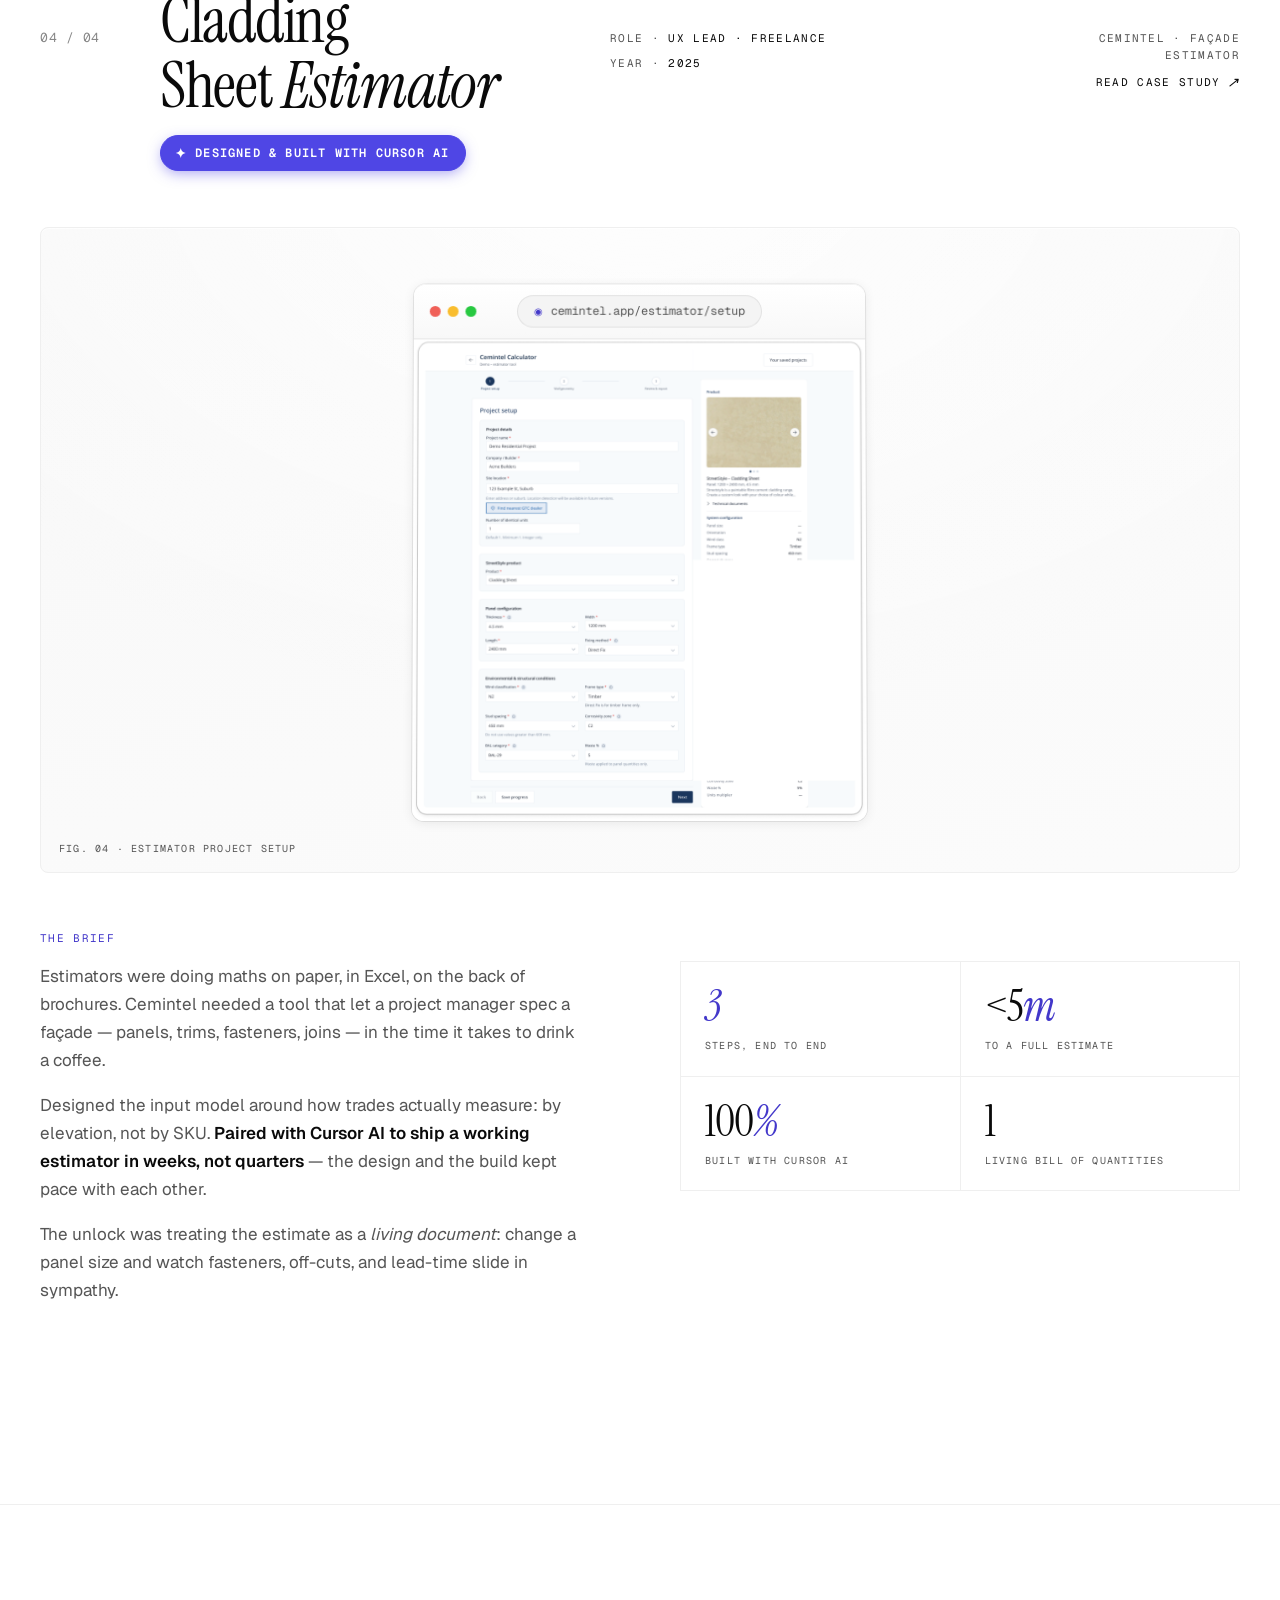
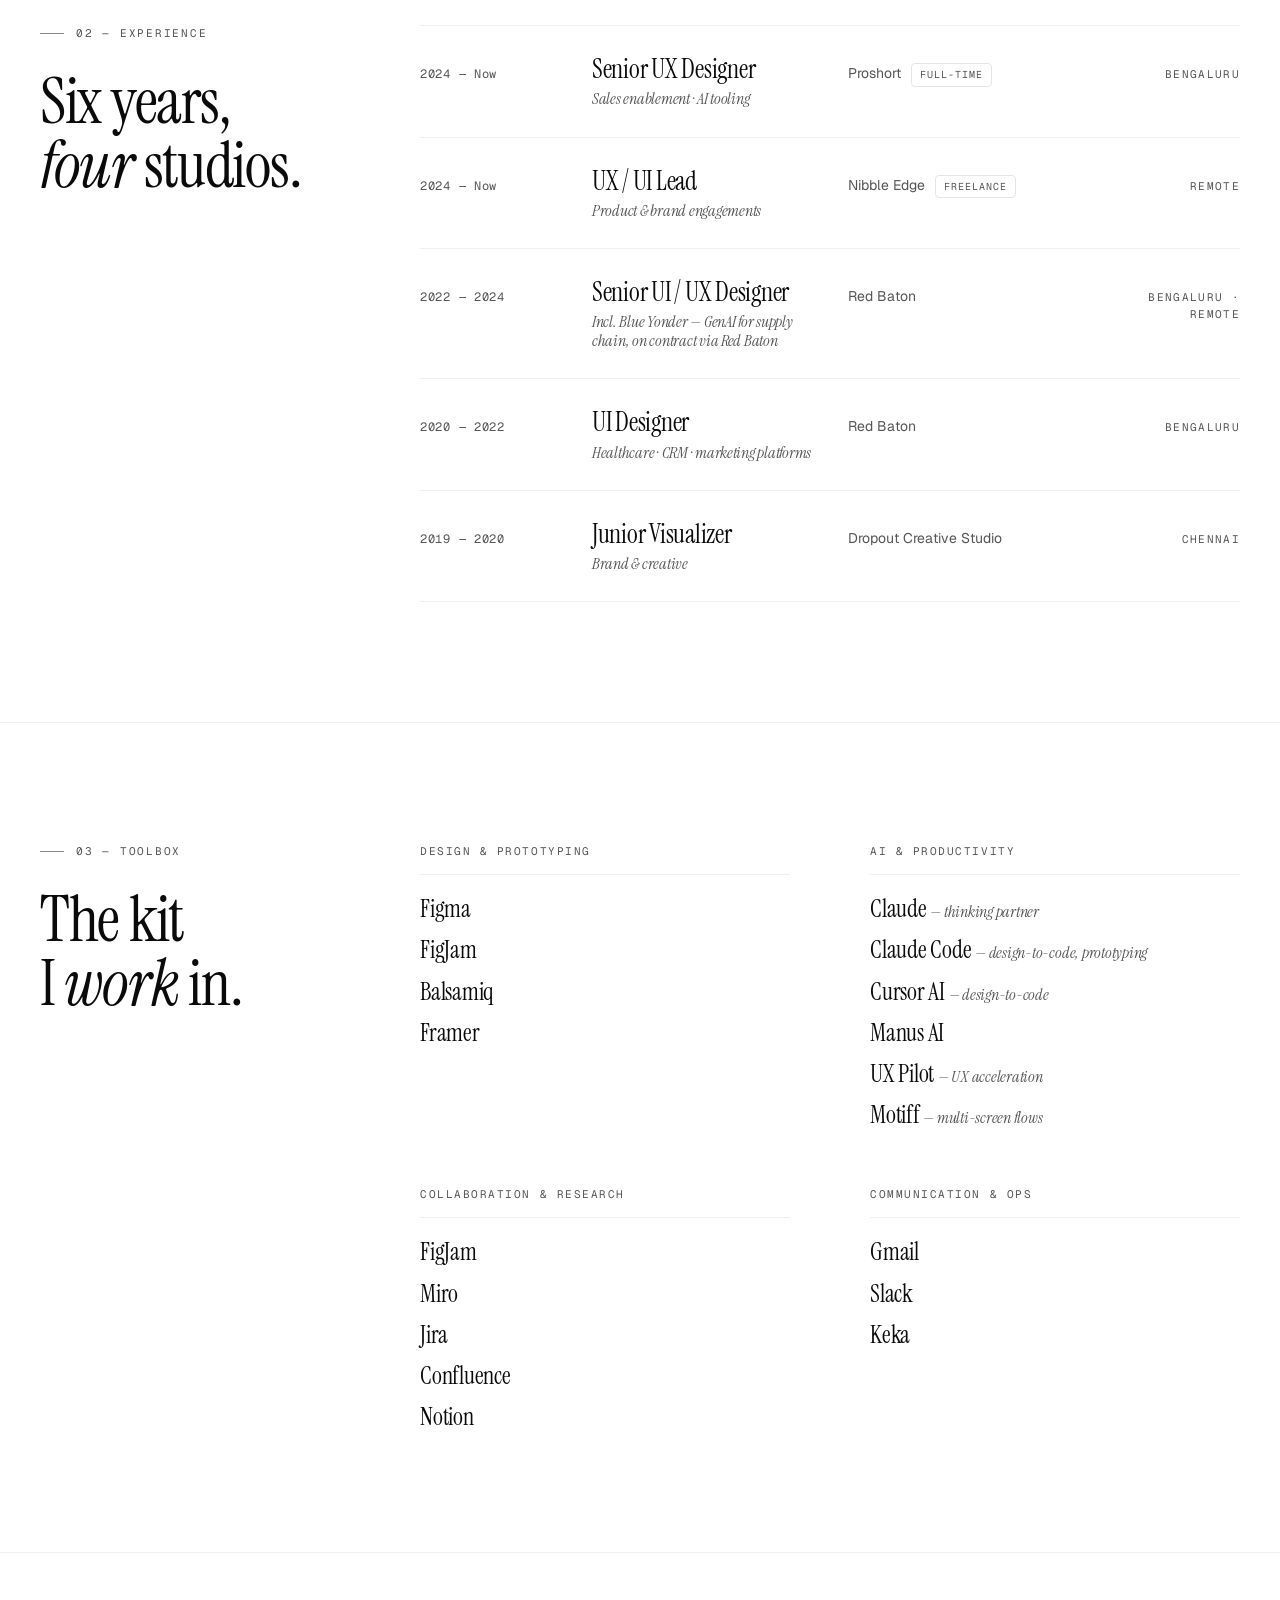
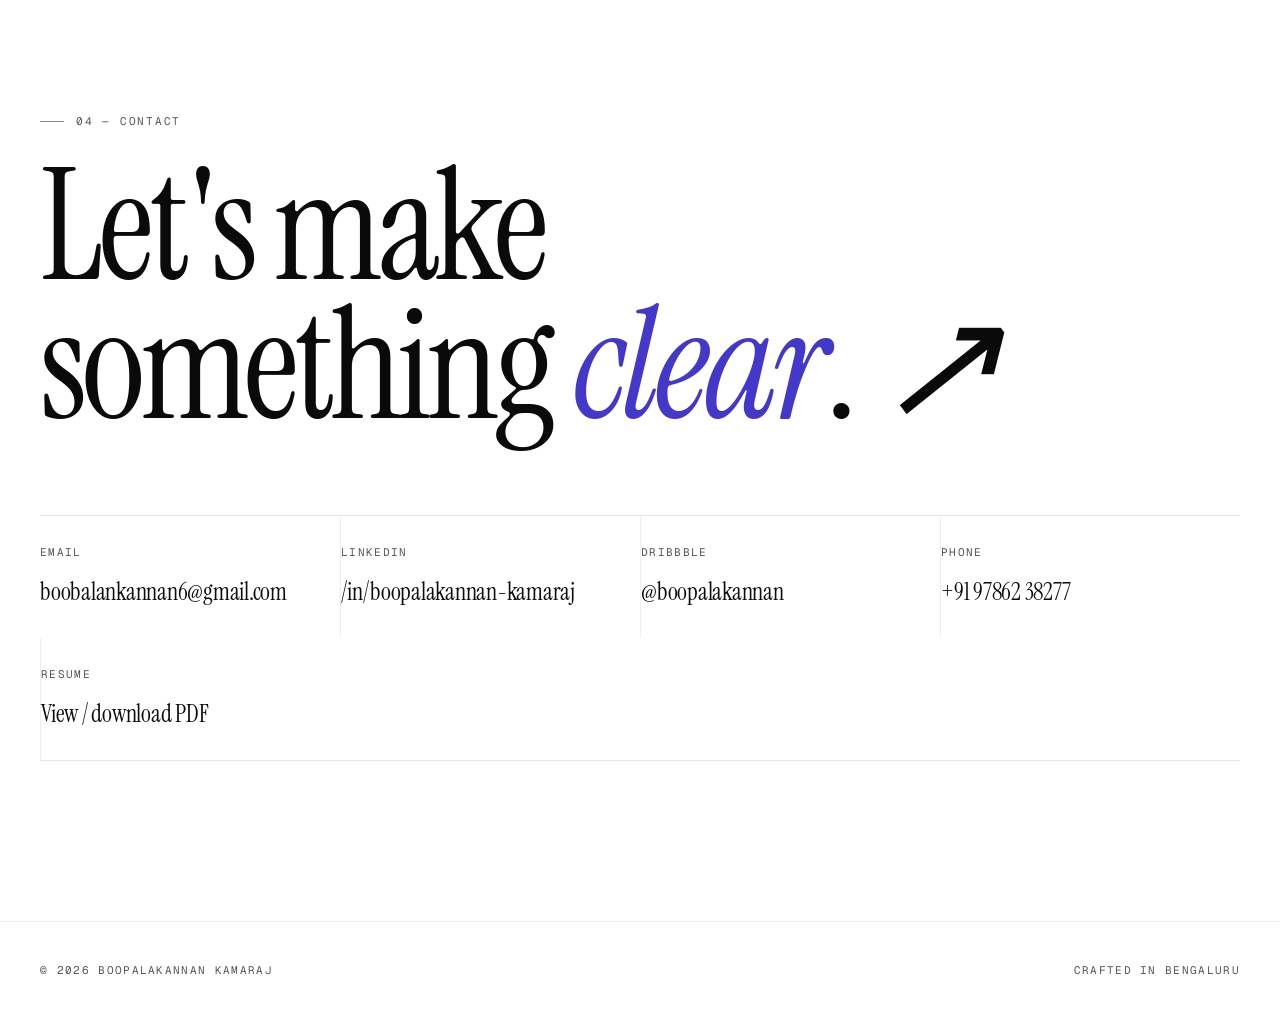
==== commit 4a13ac92: "Add SafeLens (KSP Datathon 2026) case study and reorder work section - New /work/safelens-ksp.html c" ====
--- a/index.html
+++ b/index.html
@@ -444,6 +444,8 @@
   }
 
 </style>
+<script data-goatcounter="https://boopalakannan.goatcounter.com/count"
+        async src="//gc.zgo.at/count.js"></script>
 </head>
 <body>
 
@@ -550,14 +552,14 @@
   <div class="wrap">
     <div class="work-intro">
       <h2 class="reveal">Recent <em>works.</em></h2>
-      <p class="lede reveal" data-delay="1">Three deep-dives across an AI sales enablement platform, an estimator built with Cursor, and a desktop notetaker. Hover any cover to open the full case study.</p>
+      <p class="lede reveal" data-delay="1">Four deep-dives across an AI sales enablement platform, an AI crime-analytics platform, an estimator built with Cursor, and a desktop notetaker. Hover any cover to open the full case study.</p>
     </div>
 
     <!-- CASE 01: PROSHORT AI -->
     <article class="case" id="case-proshort">
       <a class="case-link" href="work/proshort-ai.html" aria-label="Open Proshort AI case study"></a>
       <header class="case-header reveal">
-        <div class="case-num">01 / 03</div>
+        <div class="case-num">01 / 04</div>
         <h3 class="case-title">Proshort&nbsp;<span class="it">AI</span></h3>
         <div class="case-meta">
           <div>Role · <span>Sr. UX Designer</span></div>
@@ -599,11 +601,110 @@
       </div>
     </article>
 
-    <!-- CASE 02: CLADDING ESTIMATOR -->
+    <!-- CASE 02: SAFELENS -->
+    <article class="case" id="case-safelens">
+      <a class="case-link" href="work/safelens-ksp.html" aria-label="Open SafeLens case study"></a>
+      <header class="case-header reveal">
+        <div class="case-num">02 / 04</div>
+        <div class="case-titlewrap">
+          <h3 class="case-title">Safe<span class="it">Lens</span></h3>
+          <span class="built-badge"><span class="spark">✦</span>Designed &amp; Built with Cursor AI</span>
+        </div>
+        <div class="case-meta">
+          <div>Role · <span>UX/Product Designer · Solo Build</span></div>
+          <div>Year · <span>2026</span></div>
+        </div>
+        <div class="case-meta case-cta" style="text-align:right">
+          <div>KSP Datathon 2026 · AI crime analytics</div>
+          <div><span class="open-link">Read case study <span class="arr">↗</span></span></div>
+        </div>
+      </header>
+
+      <figure class="case-cover reveal" data-delay="1" data-cover>
+        <div class="win">
+          <div class="win-bar">
+            <span class="dots"><i></i><i></i><i></i></span>
+            <div class="url"><span class="lock">◉</span><span>safelens-ksp.onslate.in<span class="path">/dashboard</span></span></div>
+            <span></span>
+          </div>
+          <img class="shot" src="assets/safelens-placeholder-01.svg" alt="SafeLens — crime intelligence dashboard with district drill-down, hotspot clustering and risk scoring (placeholder)">
+        </div>
+        <figcaption class="corner">Fig. 02 · Crime intelligence dashboard</figcaption>
+      </figure>
+
+      <div class="case-body">
+        <div class="narrative reveal">
+          <span class="kicker">The brief</span>
+          <p>Karnataka State Police's crime reporting was static and siloed — investigators had no way to see hotspots, trends, or suspect networks without manually cross-referencing reports across districts and timeframes. The KSP Datathon 2026 challenge: design and build a production-grade AI crime-analytics platform.</p>
+          <p>I designed and built SafeLens end-to-end across five surfaces — Dashboard, Crime Map, Trends, Risk Scoring and Network Analysis — on Zoho Catalyst. <strong>Paired with Cursor AI to take it from design decisions to a live, data-wired platform on a solo timeline.</strong></p>
+          <p>The Crime Map is the centerpiece: real Karnataka district polygons, drill-through to a suspect's full case history in two clicks, and <em>Ask SafeLens</em>, a natural-language query layer over the live incident data.</p>
+        </div>
+        <div class="reveal" data-delay="2">
+          <div class="case-metrics">
+            <div><span class="n"><em>5</em></span><span class="l">Core surfaces shipped</span></div>
+            <div><span class="n">313</span><span class="l">Mock incidents wired live</span></div>
+            <div><span class="n">30<em>/31</em></span><span class="l">Karnataka districts mapped</span></div>
+            <div><span class="n">100<em>%</em></span><span class="l">Built with Cursor AI</span></div>
+          </div>
+        </div>
+      </div>
+    </article>
+
+    <!-- CASE 03: NOTETAKER -->
+    <article class="case" id="case-notetaker">
+      <a class="case-link" href="work/notetaker.html" aria-label="Open Notetaker case study"></a>
+      <header class="case-header reveal">
+        <div class="case-num">03 / 04</div>
+        <div class="case-titlewrap">
+          <h3 class="case-title">Proshort&nbsp;<span class="it">Notetaker</span></h3>
+          <span class="built-badge"><span class="spark">✦</span>Designed &amp; Built with Cursor AI</span>
+        </div>
+        <div class="case-meta">
+          <div>Role · <span>Sr. UX Designer</span></div>
+          <div>Year · <span>2025</span></div>
+        </div>
+        <div class="case-meta case-cta" style="text-align:right">
+          <div>Lightweight recorder · Desktop app</div>
+          <div><span class="open-link">Read case study <span class="arr">↗</span></span></div>
+        </div>
+      </header>
+
+      <figure class="case-cover reveal" data-delay="1" data-cover>
+        <div class="win">
+          <div class="win-bar">
+            <span class="dots"><i></i><i></i><i></i></span>
+            <div class="app-name"><span>Proshort Notetaker</span><span class="badge">Recording</span></div>
+            <span></span>
+          </div>
+          <img class="shot" src="assets/note-replay.png" alt="Proshort Notetaker — recorded-meeting replay with AI summary, transcript and highlights">
+
+        </div>
+        <figcaption class="corner">Fig. 03 · Desktop companion</figcaption>
+      </figure>
+
+      <div class="case-body">
+        <div class="narrative reveal">
+          <span class="kicker">The exploration</span>
+          <p>A desktop recorder that quietly notices whatever call is running on your laptop — Zoom, Meet, Teams, a Slack huddle, even a WhatsApp call — and offers to capture it. No bot to admit, no platform lock, no CRM weight around it.</p>
+          <p>After the call it hands back a summary, owned action items, a searchable transcript and auto-highlights, with a meeting-details rail kept in plain sight. Ask anything across every call you've recorded.</p>
+          <p><strong>The whole thing was prompted into a working, clickable state in Cursor — researched and built, not mocked.</strong> The prototype was the spec: the &ldquo;lightweight vs. heavy&rdquo; argument made by being lightweight.</p>
+        </div>
+        <div class="reveal" data-delay="2">
+          <div class="case-metrics">
+            <div><span class="n"><em>0</em></span><span class="l">Bots to admit</span></div>
+            <div><span class="n">5<em>+</em></span><span class="l">Call platforms detected</span></div>
+            <div><span class="n">11</span><span class="l">Screens, all clickable</span></div>
+            <div><span class="n">100<em>%</em></span><span class="l">Built in Cursor</span></div>
+          </div>
+        </div>
+      </div>
+    </article>
+
+    <!-- CASE 04: CLADDING ESTIMATOR -->
     <article class="case" id="case-cemintel">
       <a class="case-link" href="work/cemintel-estimator.html" aria-label="Open Cladding Estimator case study"></a>
       <header class="case-header reveal">
-        <div class="case-num">02 / 03</div>
+        <div class="case-num">04 / 04</div>
         <div class="case-titlewrap">
           <h3 class="case-title">Cladding Sheet&nbsp;<span class="it">Estimator</span></h3>
           <span class="built-badge"><span class="spark">✦</span>Designed &amp; Built with Cursor AI</span>
@@ -627,7 +728,7 @@
           </div>
           <img class="shot" src="assets/cem-build-step1.png" alt="Cladding Sheet Estimator — project setup step with product carousel, panel configuration and environmental conditions">
         </div>
-        <figcaption class="corner">Fig. 02 · Estimator project setup</figcaption>
+        <figcaption class="corner">Fig. 04 · Estimator project setup</figcaption>
       </figure>
 
       <div class="case-body">
@@ -643,56 +744,6 @@
             <div><span class="n">&lt;5<em>m</em></span><span class="l">To a full estimate</span></div>
             <div><span class="n">100<em>%</em></span><span class="l">Built with Cursor AI</span></div>
             <div><span class="n">1</span><span class="l">Living bill of quantities</span></div>
-          </div>
-        </div>
-      </div>
-    </article>
-
-    <!-- CASE 03: NOTETAKER -->
-    <article class="case" id="case-notetaker">
-      <a class="case-link" href="work/notetaker.html" aria-label="Open Notetaker case study"></a>
-      <header class="case-header reveal">
-        <div class="case-num">03 / 03</div>
-        <div class="case-titlewrap">
-          <h3 class="case-title">Proshort&nbsp;<span class="it">Notetaker</span></h3>
-          <span class="built-badge"><span class="spark">✦</span>Designed &amp; Built with Cursor AI</span>
-        </div>
-        <div class="case-meta">
-          <div>Role · <span>Sr. UX Designer</span></div>
-          <div>Year · <span>2025</span></div>
-        </div>
-        <div class="case-meta case-cta" style="text-align:right">
-          <div>Lightweight recorder · Desktop app</div>
-          <div><span class="open-link">Read case study <span class="arr">↗</span></span></div>
-        </div>
-      </header>
-
-      <figure class="case-cover reveal" data-delay="1" data-cover>
-        <div class="win">
-          <div class="win-bar">
-            <span class="dots"><i></i><i></i><i></i></span>
-            <div class="app-name"><span>Proshort Notetaker</span><span class="badge">Recording</span></div>
-            <span></span>
-          </div>
-          <img class="shot" src="assets/note-replay.png" alt="Proshort Notetaker — recorded-meeting replay with AI summary, transcript and highlights">
-
-        </div>
-        <figcaption class="corner">Fig. 03 · Desktop companion</figcaption>
-      </figure>
-
-      <div class="case-body">
-        <div class="narrative reveal">
-          <span class="kicker">The exploration</span>
-          <p>A desktop recorder that quietly notices whatever call is running on your laptop — Zoom, Meet, Teams, a Slack huddle, even a WhatsApp call — and offers to capture it. No bot to admit, no platform lock, no CRM weight around it.</p>
-          <p>After the call it hands back a summary, owned action items, a searchable transcript and auto-highlights, with a meeting-details rail kept in plain sight. Ask anything across every call you've recorded.</p>
-          <p><strong>The whole thing was prompted into a working, clickable state in Cursor — researched and built, not mocked.</strong> The prototype was the spec: the &ldquo;lightweight vs. heavy&rdquo; argument made by being lightweight.</p>
-        </div>
-        <div class="reveal" data-delay="2">
-          <div class="case-metrics">
-            <div><span class="n"><em>0</em></span><span class="l">Bots to admit</span></div>
-            <div><span class="n">5<em>+</em></span><span class="l">Call platforms detected</span></div>
-            <div><span class="n">11</span><span class="l">Screens, all clickable</span></div>
-            <div><span class="n">100<em>%</em></span><span class="l">Built in Cursor</span></div>
           </div>
         </div>
       </div>
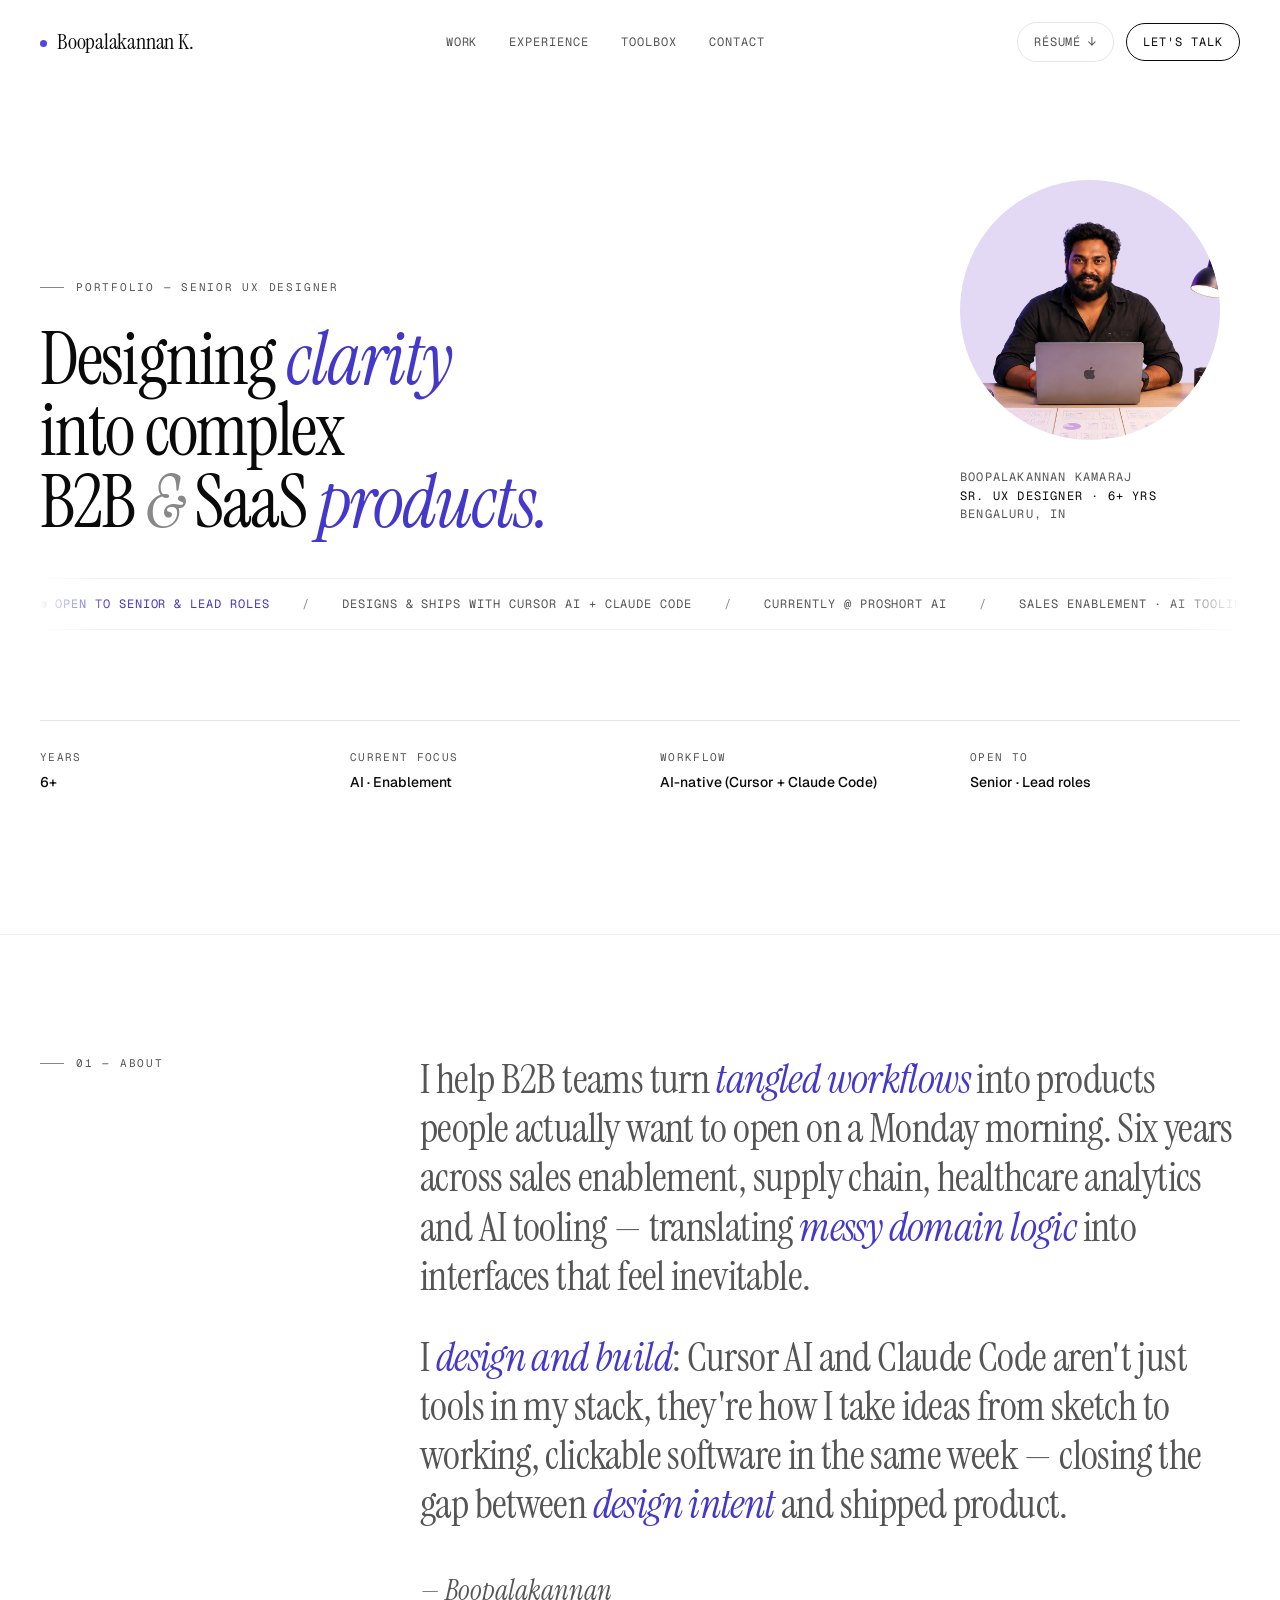
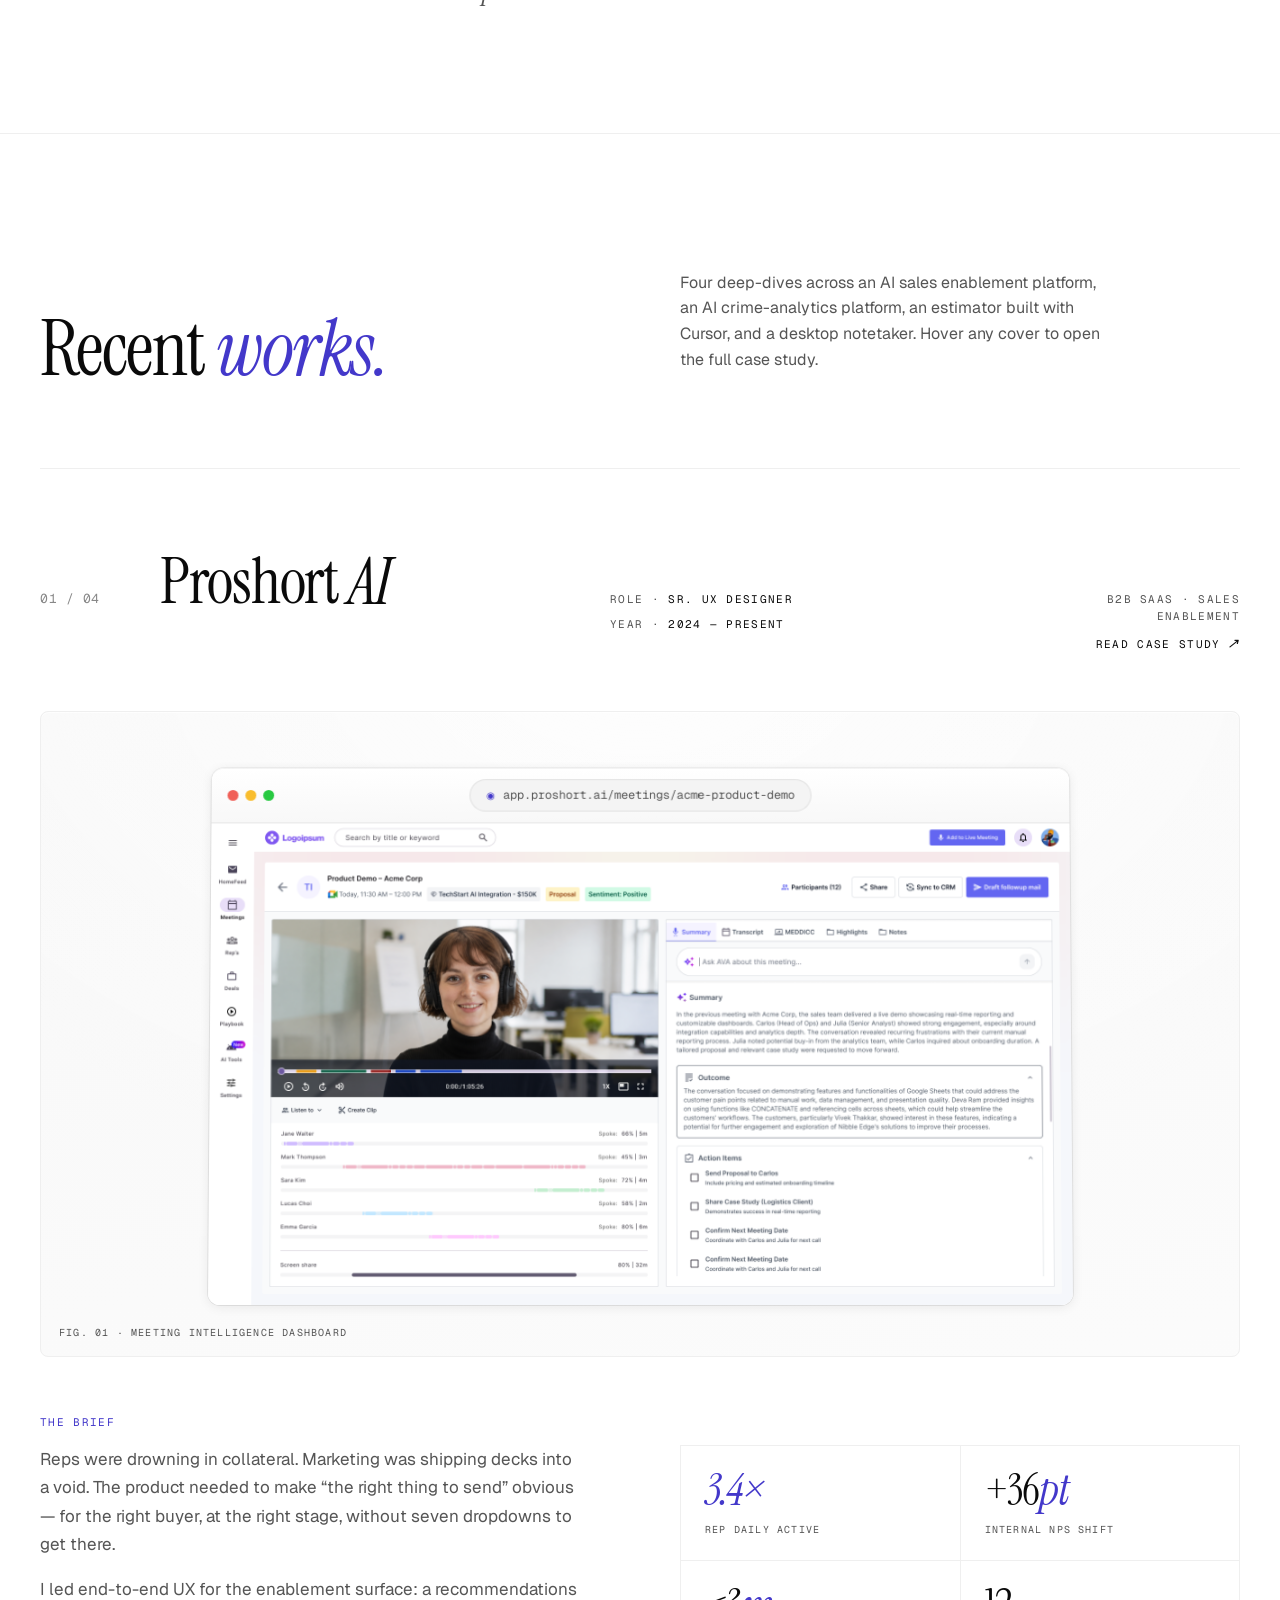
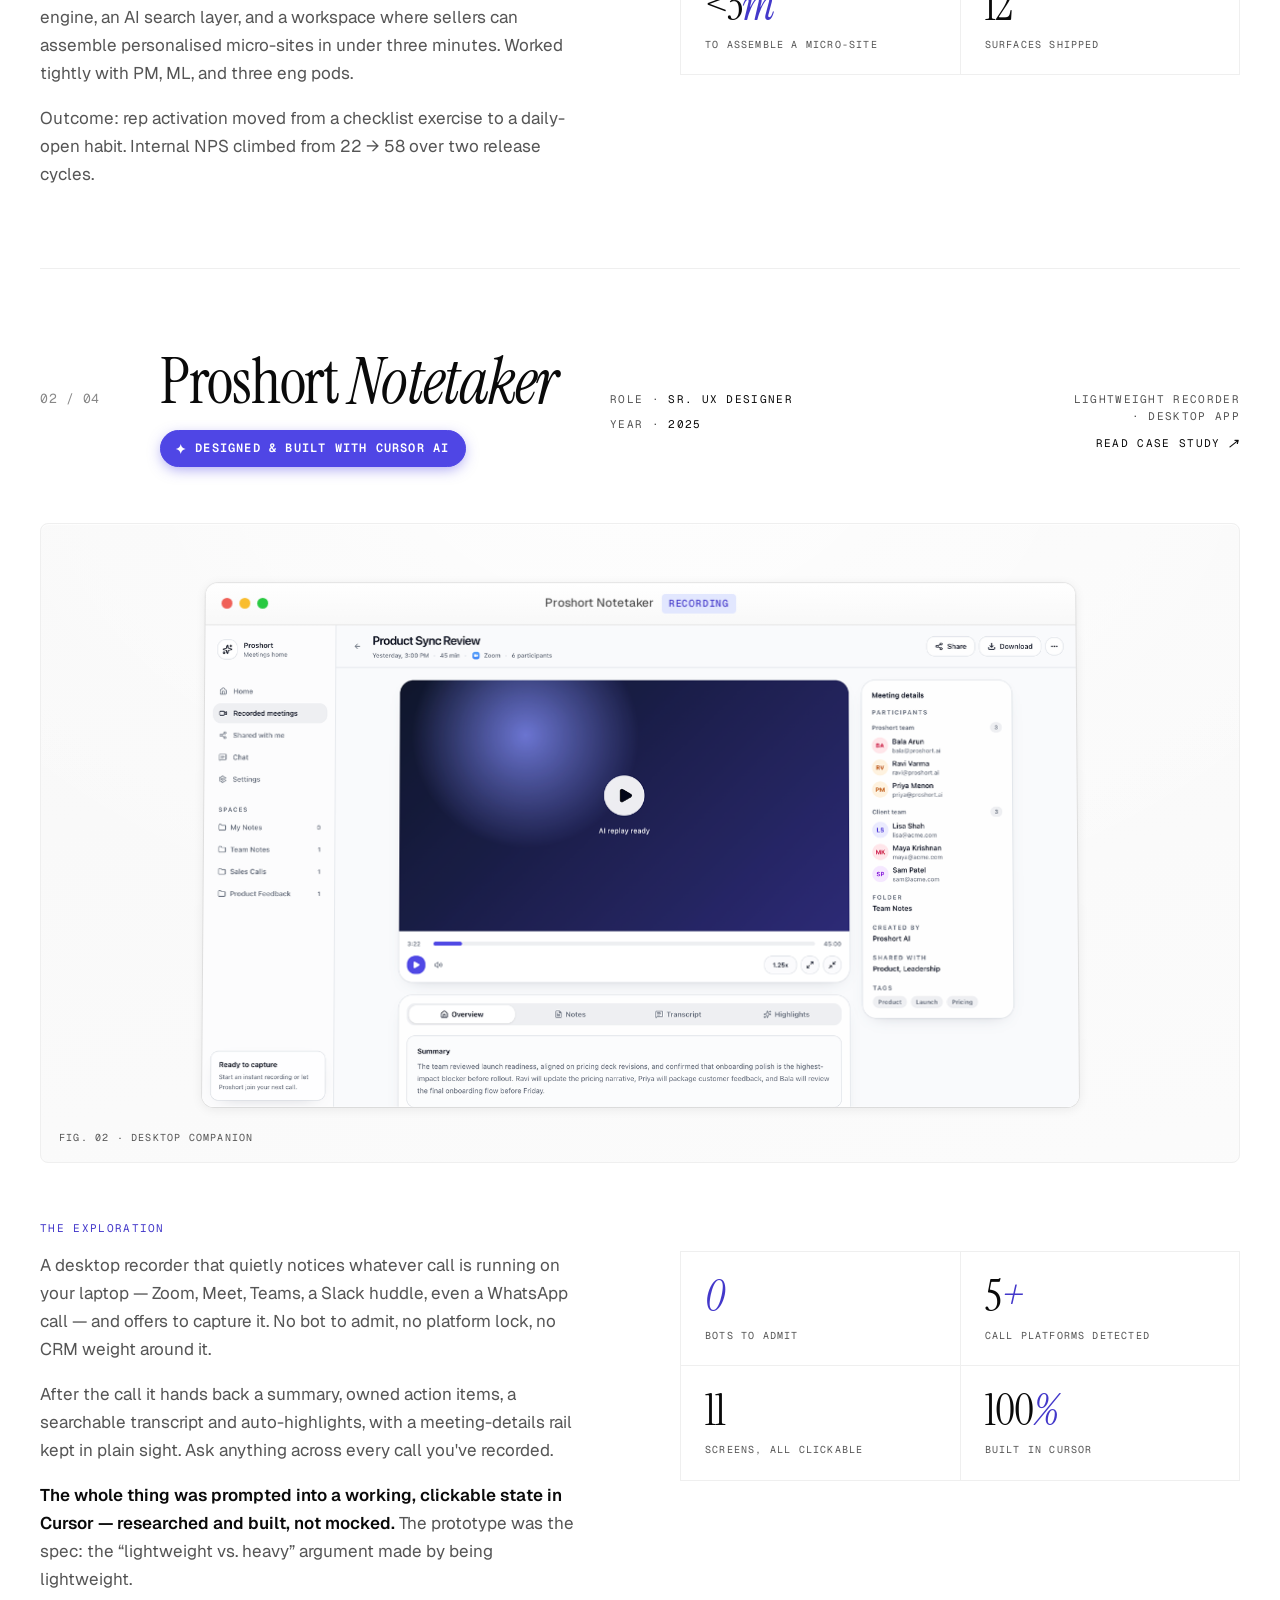
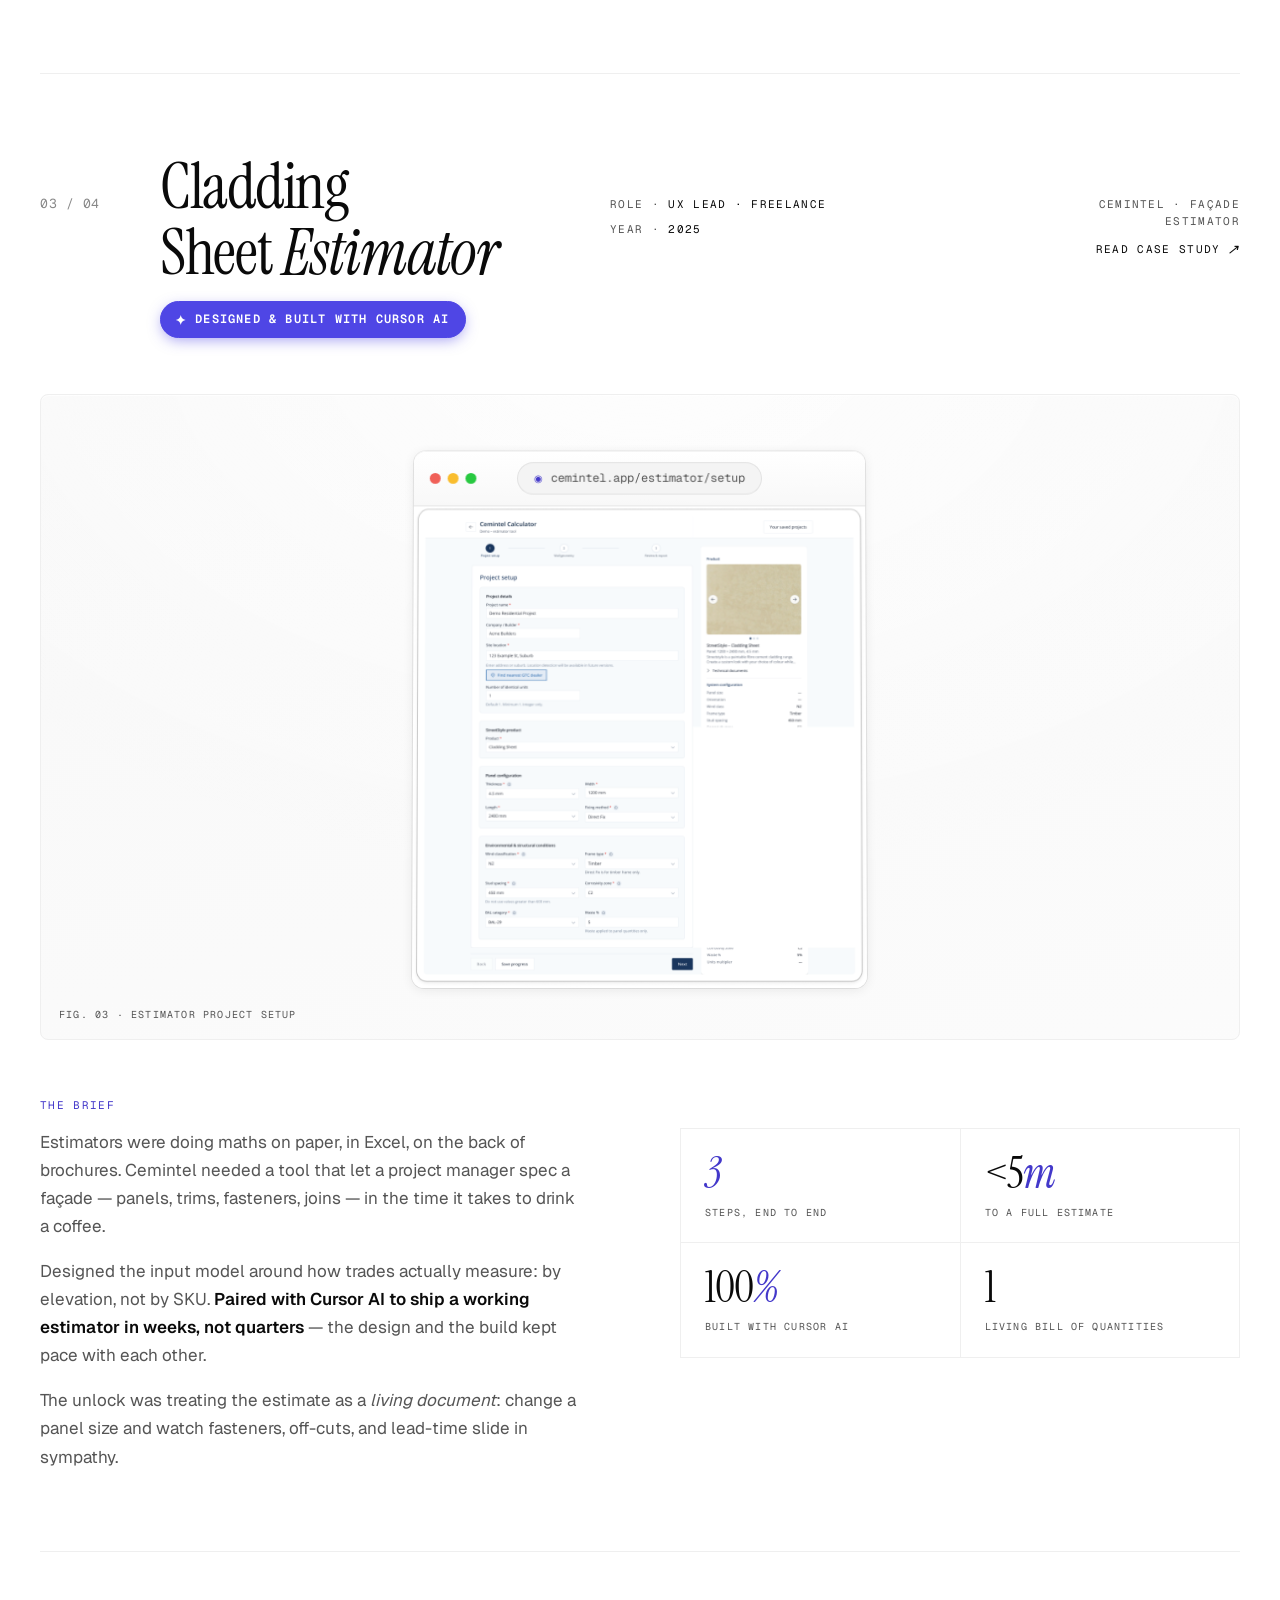
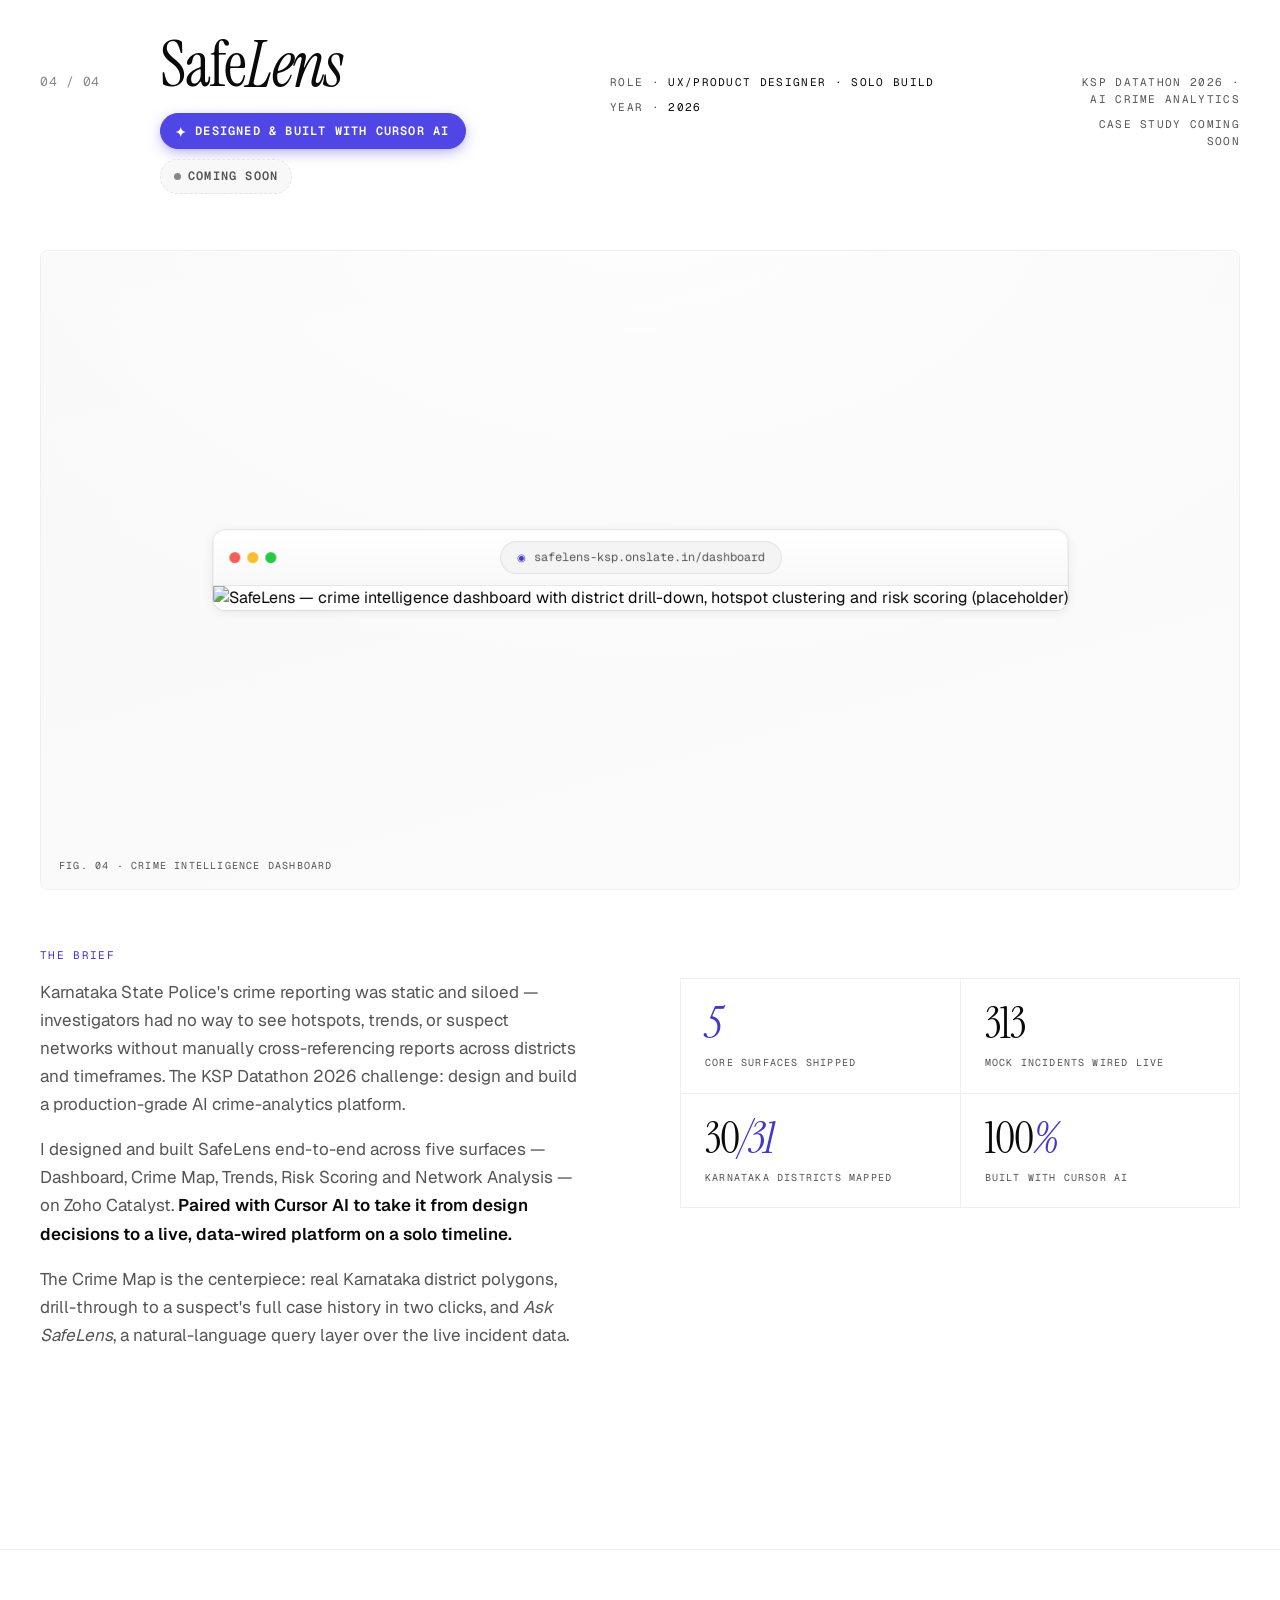
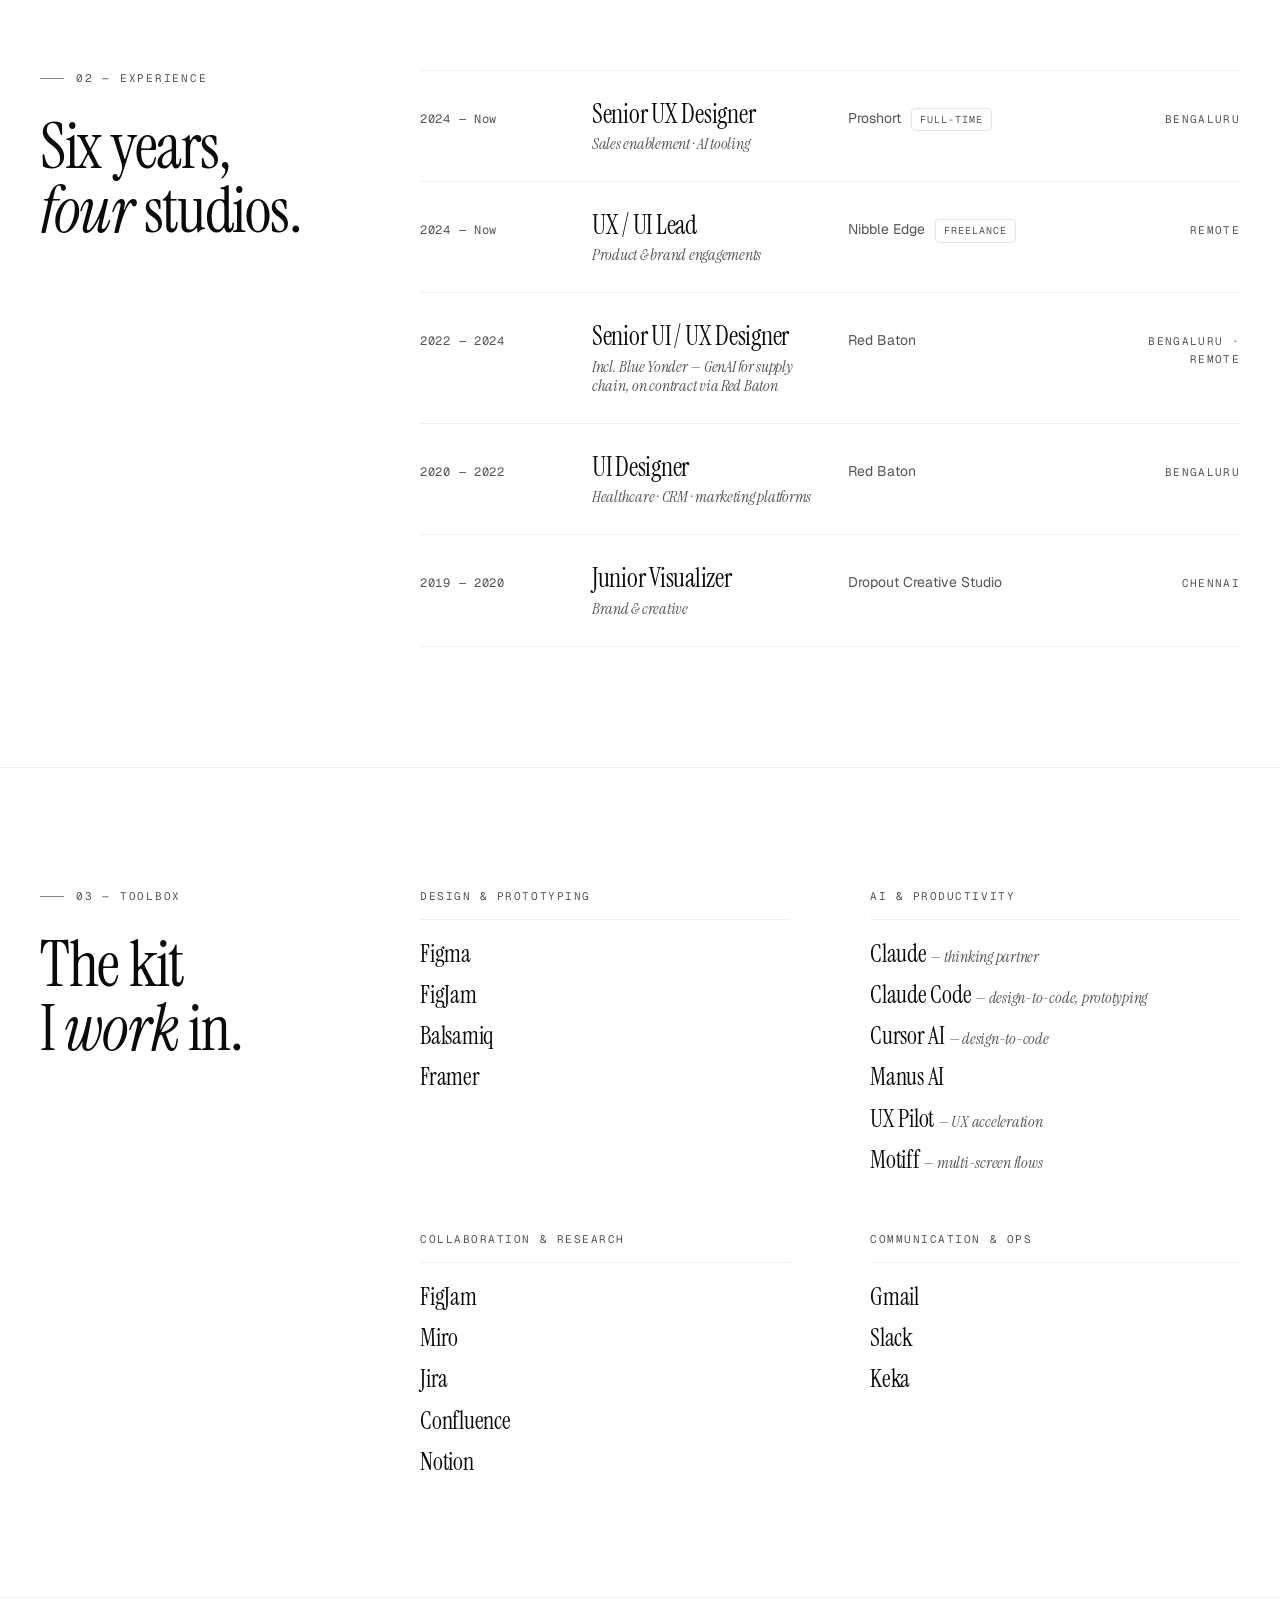
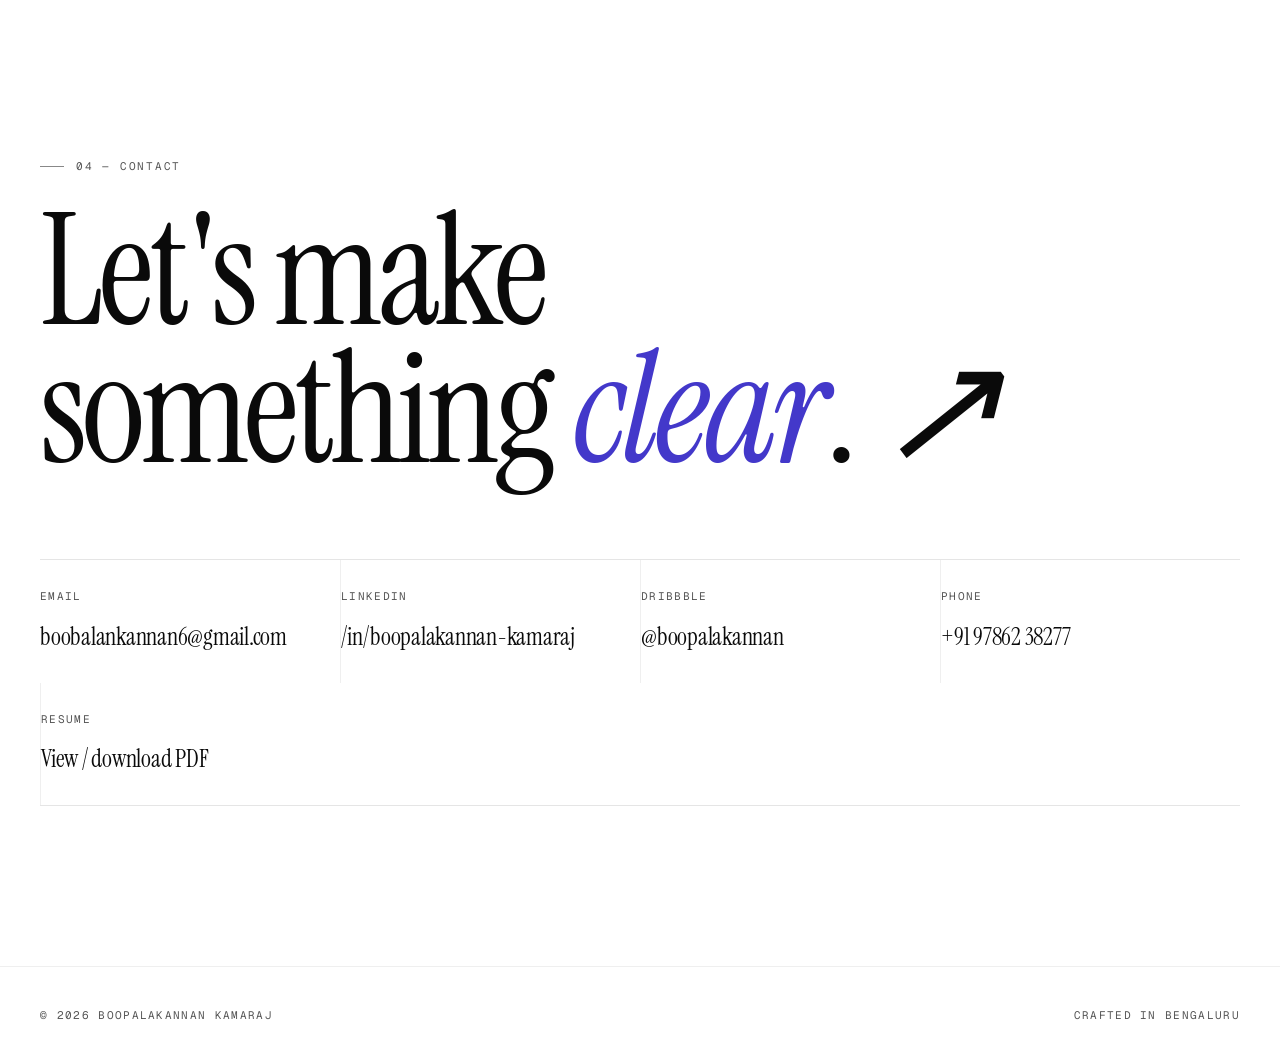
==== commit 643c3ecb: "Move SafeLens card to last and show "Coming soon" on hover - Reorder work section: Proshort 01, Note" ====
--- a/index.html
+++ b/index.html
@@ -203,6 +203,7 @@
   .case-title .it { font-style: italic; }
   /* Differentiator for the two AI-built case studies */
   .case-titlewrap { display: flex; flex-direction: column; align-items: flex-start; gap: 16px; }
+  .badge-row { display: flex; flex-wrap: wrap; align-items: center; gap: 10px; }
   .built-badge {
     display: inline-flex; align-items: center; gap: 8px;
     font-family: var(--mono); font-size: 12px; font-weight: 600; letter-spacing: 0.1em; text-transform: uppercase;
@@ -215,6 +216,16 @@
   }
   .built-badge .spark { font-size: 13px; line-height: 1; color: var(--paper); transform: translateY(0.5px); }
   .case:hover .built-badge { transform: translateY(-1px); box-shadow: 0 6px 20px -2px color-mix(in oklab, var(--accent) 65%, transparent); }
+  /* "Coming soon" treatment — case study page not yet linked */
+  .soon-badge {
+    display: inline-flex; align-items: center; gap: 7px;
+    font-family: var(--mono); font-size: 12px; font-weight: 600; letter-spacing: 0.1em; text-transform: uppercase;
+    color: var(--muted); background: var(--surface);
+    border: 1px dashed var(--line); padding: 7px 13px; border-radius: 999px;
+  }
+  .soon-badge::before { content: ''; width: 7px; height: 7px; border-radius: 50%; background: var(--muted-2); }
+  .case-cta .soon-link { color: var(--muted); display: inline-flex; align-items: center; gap: 6px; }
+  .case.is-soon:hover .case-title { color: var(--ink); }
   .case-meta { font-family: var(--mono); font-size: 11px; letter-spacing: 0.12em; text-transform: uppercase; color: var(--muted); }
   .case-meta div + div { margin-top: 8px; }
   .case-meta span { color: var(--ink); }
@@ -320,6 +331,7 @@
     transition: opacity 220ms ease, transform 320ms cubic-bezier(.2,.8,.2,1);
   }
   .cursor-bubble.on { opacity: 1; transform: translate(-50%, -50%) scale(1); }
+  .cursor-bubble.soon { background: color-mix(in oklab, var(--ink) 82%, transparent); color: var(--paper); }
   .cursor-bubble .arr { font-family: var(--serif); font-style: italic; font-size: 13px; }
   @media (hover: none), (pointer: coarse) {
     .case, .case-link, .case-cover, .case-cover image-slot { cursor: pointer; }
@@ -601,14 +613,115 @@
       </div>
     </article>
 
-    <!-- CASE 02: SAFELENS -->
-    <article class="case" id="case-safelens">
-      <a class="case-link" href="work/safelens-ksp.html" aria-label="Open SafeLens case study"></a>
+    <!-- CASE 02: NOTETAKER -->
+    <article class="case" id="case-notetaker">
+      <a class="case-link" href="work/notetaker.html" aria-label="Open Notetaker case study"></a>
       <header class="case-header reveal">
         <div class="case-num">02 / 04</div>
         <div class="case-titlewrap">
+          <h3 class="case-title">Proshort&nbsp;<span class="it">Notetaker</span></h3>
+          <span class="built-badge"><span class="spark">✦</span>Designed &amp; Built with Cursor AI</span>
+        </div>
+        <div class="case-meta">
+          <div>Role · <span>Sr. UX Designer</span></div>
+          <div>Year · <span>2025</span></div>
+        </div>
+        <div class="case-meta case-cta" style="text-align:right">
+          <div>Lightweight recorder · Desktop app</div>
+          <div><span class="open-link">Read case study <span class="arr">↗</span></span></div>
+        </div>
+      </header>
+
+      <figure class="case-cover reveal" data-delay="1" data-cover>
+        <div class="win">
+          <div class="win-bar">
+            <span class="dots"><i></i><i></i><i></i></span>
+            <div class="app-name"><span>Proshort Notetaker</span><span class="badge">Recording</span></div>
+            <span></span>
+          </div>
+          <img class="shot" src="assets/note-replay.png" alt="Proshort Notetaker — recorded-meeting replay with AI summary, transcript and highlights">
+
+        </div>
+        <figcaption class="corner">Fig. 02 · Desktop companion</figcaption>
+      </figure>
+
+      <div class="case-body">
+        <div class="narrative reveal">
+          <span class="kicker">The exploration</span>
+          <p>A desktop recorder that quietly notices whatever call is running on your laptop — Zoom, Meet, Teams, a Slack huddle, even a WhatsApp call — and offers to capture it. No bot to admit, no platform lock, no CRM weight around it.</p>
+          <p>After the call it hands back a summary, owned action items, a searchable transcript and auto-highlights, with a meeting-details rail kept in plain sight. Ask anything across every call you've recorded.</p>
+          <p><strong>The whole thing was prompted into a working, clickable state in Cursor — researched and built, not mocked.</strong> The prototype was the spec: the &ldquo;lightweight vs. heavy&rdquo; argument made by being lightweight.</p>
+        </div>
+        <div class="reveal" data-delay="2">
+          <div class="case-metrics">
+            <div><span class="n"><em>0</em></span><span class="l">Bots to admit</span></div>
+            <div><span class="n">5<em>+</em></span><span class="l">Call platforms detected</span></div>
+            <div><span class="n">11</span><span class="l">Screens, all clickable</span></div>
+            <div><span class="n">100<em>%</em></span><span class="l">Built in Cursor</span></div>
+          </div>
+        </div>
+      </div>
+    </article>
+
+    <!-- CASE 03: CLADDING ESTIMATOR -->
+    <article class="case" id="case-cemintel">
+      <a class="case-link" href="work/cemintel-estimator.html" aria-label="Open Cladding Estimator case study"></a>
+      <header class="case-header reveal">
+        <div class="case-num">03 / 04</div>
+        <div class="case-titlewrap">
+          <h3 class="case-title">Cladding Sheet&nbsp;<span class="it">Estimator</span></h3>
+          <span class="built-badge"><span class="spark">✦</span>Designed &amp; Built with Cursor AI</span>
+        </div>
+        <div class="case-meta">
+          <div>Role · <span>UX Lead · Freelance</span></div>
+          <div>Year · <span>2025</span></div>
+        </div>
+        <div class="case-meta case-cta" style="text-align:right">
+          <div>Cemintel · Façade estimator</div>
+          <div><span class="open-link">Read case study <span class="arr">↗</span></span></div>
+        </div>
+      </header>
+
+      <figure class="case-cover reveal" data-delay="1" data-cover>
+        <div class="win">
+          <div class="win-bar">
+            <span class="dots"><i></i><i></i><i></i></span>
+            <div class="url"><span class="lock">◉</span><span>cemintel.app<span class="path">/estimator/setup</span></span></div>
+            <span></span>
+          </div>
+          <img class="shot" src="assets/cem-build-step1.png" alt="Cladding Sheet Estimator — project setup step with product carousel, panel configuration and environmental conditions">
+        </div>
+        <figcaption class="corner">Fig. 03 · Estimator project setup</figcaption>
+      </figure>
+
+      <div class="case-body">
+        <div class="narrative reveal">
+          <span class="kicker">The brief</span>
+          <p>Estimators were doing maths on paper, in Excel, on the back of brochures. Cemintel needed a tool that let a project manager spec a façade — panels, trims, fasteners, joins — in the time it takes to drink a coffee.</p>
+          <p>Designed the input model around how trades actually measure: by elevation, not by SKU. <strong>Paired with Cursor AI to ship a working estimator in weeks, not quarters</strong> — the design and the build kept pace with each other.</p>
+          <p>The unlock was treating the estimate as a <em>living document</em>: change a panel size and watch fasteners, off-cuts, and lead-time slide in sympathy.</p>
+        </div>
+        <div class="reveal" data-delay="2">
+          <div class="case-metrics">
+            <div><span class="n"><em>3</em></span><span class="l">Steps, end to end</span></div>
+            <div><span class="n">&lt;5<em>m</em></span><span class="l">To a full estimate</span></div>
+            <div><span class="n">100<em>%</em></span><span class="l">Built with Cursor AI</span></div>
+            <div><span class="n">1</span><span class="l">Living bill of quantities</span></div>
+          </div>
+        </div>
+      </div>
+    </article>
+
+    <!-- CASE 04: SAFELENS — case study page coming soon (detail link disabled) -->
+    <article class="case is-soon" id="case-safelens">
+      <header class="case-header reveal">
+        <div class="case-num">04 / 04</div>
+        <div class="case-titlewrap">
           <h3 class="case-title">Safe<span class="it">Lens</span></h3>
-          <span class="built-badge"><span class="spark">✦</span>Designed &amp; Built with Cursor AI</span>
+          <div class="badge-row">
+            <span class="built-badge"><span class="spark">✦</span>Designed &amp; Built with Cursor AI</span>
+            <span class="soon-badge">Coming soon</span>
+          </div>
         </div>
         <div class="case-meta">
           <div>Role · <span>UX/Product Designer · Solo Build</span></div>
@@ -616,7 +729,7 @@
         </div>
         <div class="case-meta case-cta" style="text-align:right">
           <div>KSP Datathon 2026 · AI crime analytics</div>
-          <div><span class="open-link">Read case study <span class="arr">↗</span></span></div>
+          <div><span class="soon-link">Case study coming soon</span></div>
         </div>
       </header>
 
@@ -629,7 +742,7 @@
           </div>
           <img class="shot" src="assets/safelens-placeholder-01.svg" alt="SafeLens — crime intelligence dashboard with district drill-down, hotspot clustering and risk scoring (placeholder)">
         </div>
-        <figcaption class="corner">Fig. 02 · Crime intelligence dashboard</figcaption>
+        <figcaption class="corner">Fig. 04 · Crime intelligence dashboard</figcaption>
       </figure>
 
       <div class="case-body">
@@ -645,105 +758,6 @@
             <div><span class="n">313</span><span class="l">Mock incidents wired live</span></div>
             <div><span class="n">30<em>/31</em></span><span class="l">Karnataka districts mapped</span></div>
             <div><span class="n">100<em>%</em></span><span class="l">Built with Cursor AI</span></div>
-          </div>
-        </div>
-      </div>
-    </article>
-
-    <!-- CASE 03: NOTETAKER -->
-    <article class="case" id="case-notetaker">
-      <a class="case-link" href="work/notetaker.html" aria-label="Open Notetaker case study"></a>
-      <header class="case-header reveal">
-        <div class="case-num">03 / 04</div>
-        <div class="case-titlewrap">
-          <h3 class="case-title">Proshort&nbsp;<span class="it">Notetaker</span></h3>
-          <span class="built-badge"><span class="spark">✦</span>Designed &amp; Built with Cursor AI</span>
-        </div>
-        <div class="case-meta">
-          <div>Role · <span>Sr. UX Designer</span></div>
-          <div>Year · <span>2025</span></div>
-        </div>
-        <div class="case-meta case-cta" style="text-align:right">
-          <div>Lightweight recorder · Desktop app</div>
-          <div><span class="open-link">Read case study <span class="arr">↗</span></span></div>
-        </div>
-      </header>
-
-      <figure class="case-cover reveal" data-delay="1" data-cover>
-        <div class="win">
-          <div class="win-bar">
-            <span class="dots"><i></i><i></i><i></i></span>
-            <div class="app-name"><span>Proshort Notetaker</span><span class="badge">Recording</span></div>
-            <span></span>
-          </div>
-          <img class="shot" src="assets/note-replay.png" alt="Proshort Notetaker — recorded-meeting replay with AI summary, transcript and highlights">
-
-        </div>
-        <figcaption class="corner">Fig. 03 · Desktop companion</figcaption>
-      </figure>
-
-      <div class="case-body">
-        <div class="narrative reveal">
-          <span class="kicker">The exploration</span>
-          <p>A desktop recorder that quietly notices whatever call is running on your laptop — Zoom, Meet, Teams, a Slack huddle, even a WhatsApp call — and offers to capture it. No bot to admit, no platform lock, no CRM weight around it.</p>
-          <p>After the call it hands back a summary, owned action items, a searchable transcript and auto-highlights, with a meeting-details rail kept in plain sight. Ask anything across every call you've recorded.</p>
-          <p><strong>The whole thing was prompted into a working, clickable state in Cursor — researched and built, not mocked.</strong> The prototype was the spec: the &ldquo;lightweight vs. heavy&rdquo; argument made by being lightweight.</p>
-        </div>
-        <div class="reveal" data-delay="2">
-          <div class="case-metrics">
-            <div><span class="n"><em>0</em></span><span class="l">Bots to admit</span></div>
-            <div><span class="n">5<em>+</em></span><span class="l">Call platforms detected</span></div>
-            <div><span class="n">11</span><span class="l">Screens, all clickable</span></div>
-            <div><span class="n">100<em>%</em></span><span class="l">Built in Cursor</span></div>
-          </div>
-        </div>
-      </div>
-    </article>
-
-    <!-- CASE 04: CLADDING ESTIMATOR -->
-    <article class="case" id="case-cemintel">
-      <a class="case-link" href="work/cemintel-estimator.html" aria-label="Open Cladding Estimator case study"></a>
-      <header class="case-header reveal">
-        <div class="case-num">04 / 04</div>
-        <div class="case-titlewrap">
-          <h3 class="case-title">Cladding Sheet&nbsp;<span class="it">Estimator</span></h3>
-          <span class="built-badge"><span class="spark">✦</span>Designed &amp; Built with Cursor AI</span>
-        </div>
-        <div class="case-meta">
-          <div>Role · <span>UX Lead · Freelance</span></div>
-          <div>Year · <span>2025</span></div>
-        </div>
-        <div class="case-meta case-cta" style="text-align:right">
-          <div>Cemintel · Façade estimator</div>
-          <div><span class="open-link">Read case study <span class="arr">↗</span></span></div>
-        </div>
-      </header>
-
-      <figure class="case-cover reveal" data-delay="1" data-cover>
-        <div class="win">
-          <div class="win-bar">
-            <span class="dots"><i></i><i></i><i></i></span>
-            <div class="url"><span class="lock">◉</span><span>cemintel.app<span class="path">/estimator/setup</span></span></div>
-            <span></span>
-          </div>
-          <img class="shot" src="assets/cem-build-step1.png" alt="Cladding Sheet Estimator — project setup step with product carousel, panel configuration and environmental conditions">
-        </div>
-        <figcaption class="corner">Fig. 04 · Estimator project setup</figcaption>
-      </figure>
-
-      <div class="case-body">
-        <div class="narrative reveal">
-          <span class="kicker">The brief</span>
-          <p>Estimators were doing maths on paper, in Excel, on the back of brochures. Cemintel needed a tool that let a project manager spec a façade — panels, trims, fasteners, joins — in the time it takes to drink a coffee.</p>
-          <p>Designed the input model around how trades actually measure: by elevation, not by SKU. <strong>Paired with Cursor AI to ship a working estimator in weeks, not quarters</strong> — the design and the build kept pace with each other.</p>
-          <p>The unlock was treating the estimate as a <em>living document</em>: change a panel size and watch fasteners, off-cuts, and lead-time slide in sympathy.</p>
-        </div>
-        <div class="reveal" data-delay="2">
-          <div class="case-metrics">
-            <div><span class="n"><em>3</em></span><span class="l">Steps, end to end</span></div>
-            <div><span class="n">&lt;5<em>m</em></span><span class="l">To a full estimate</span></div>
-            <div><span class="n">100<em>%</em></span><span class="l">Built with Cursor AI</span></div>
-            <div><span class="n">1</span><span class="l">Living bill of quantities</span></div>
           </div>
         </div>
       </div>
@@ -947,7 +961,12 @@
       if (!raf) raf = requestAnimationFrame(render);
     };
     covers.forEach(c => {
-      c.addEventListener('mouseenter', (e) => { tx = e.clientX; ty = e.clientY; render(); bubble.classList.add('on'); });
+      const soon = c.classList.contains('is-soon');
+      c.addEventListener('mouseenter', (e) => {
+        bubble.innerHTML = soon ? 'Coming soon' : 'View case study <span class="arr">↗</span>';
+        bubble.classList.toggle('soon', soon);
+        tx = e.clientX; ty = e.clientY; render(); bubble.classList.add('on');
+      });
       c.addEventListener('mousemove', move);
       c.addEventListener('mouseleave', () => { bubble.classList.remove('on'); });
     });
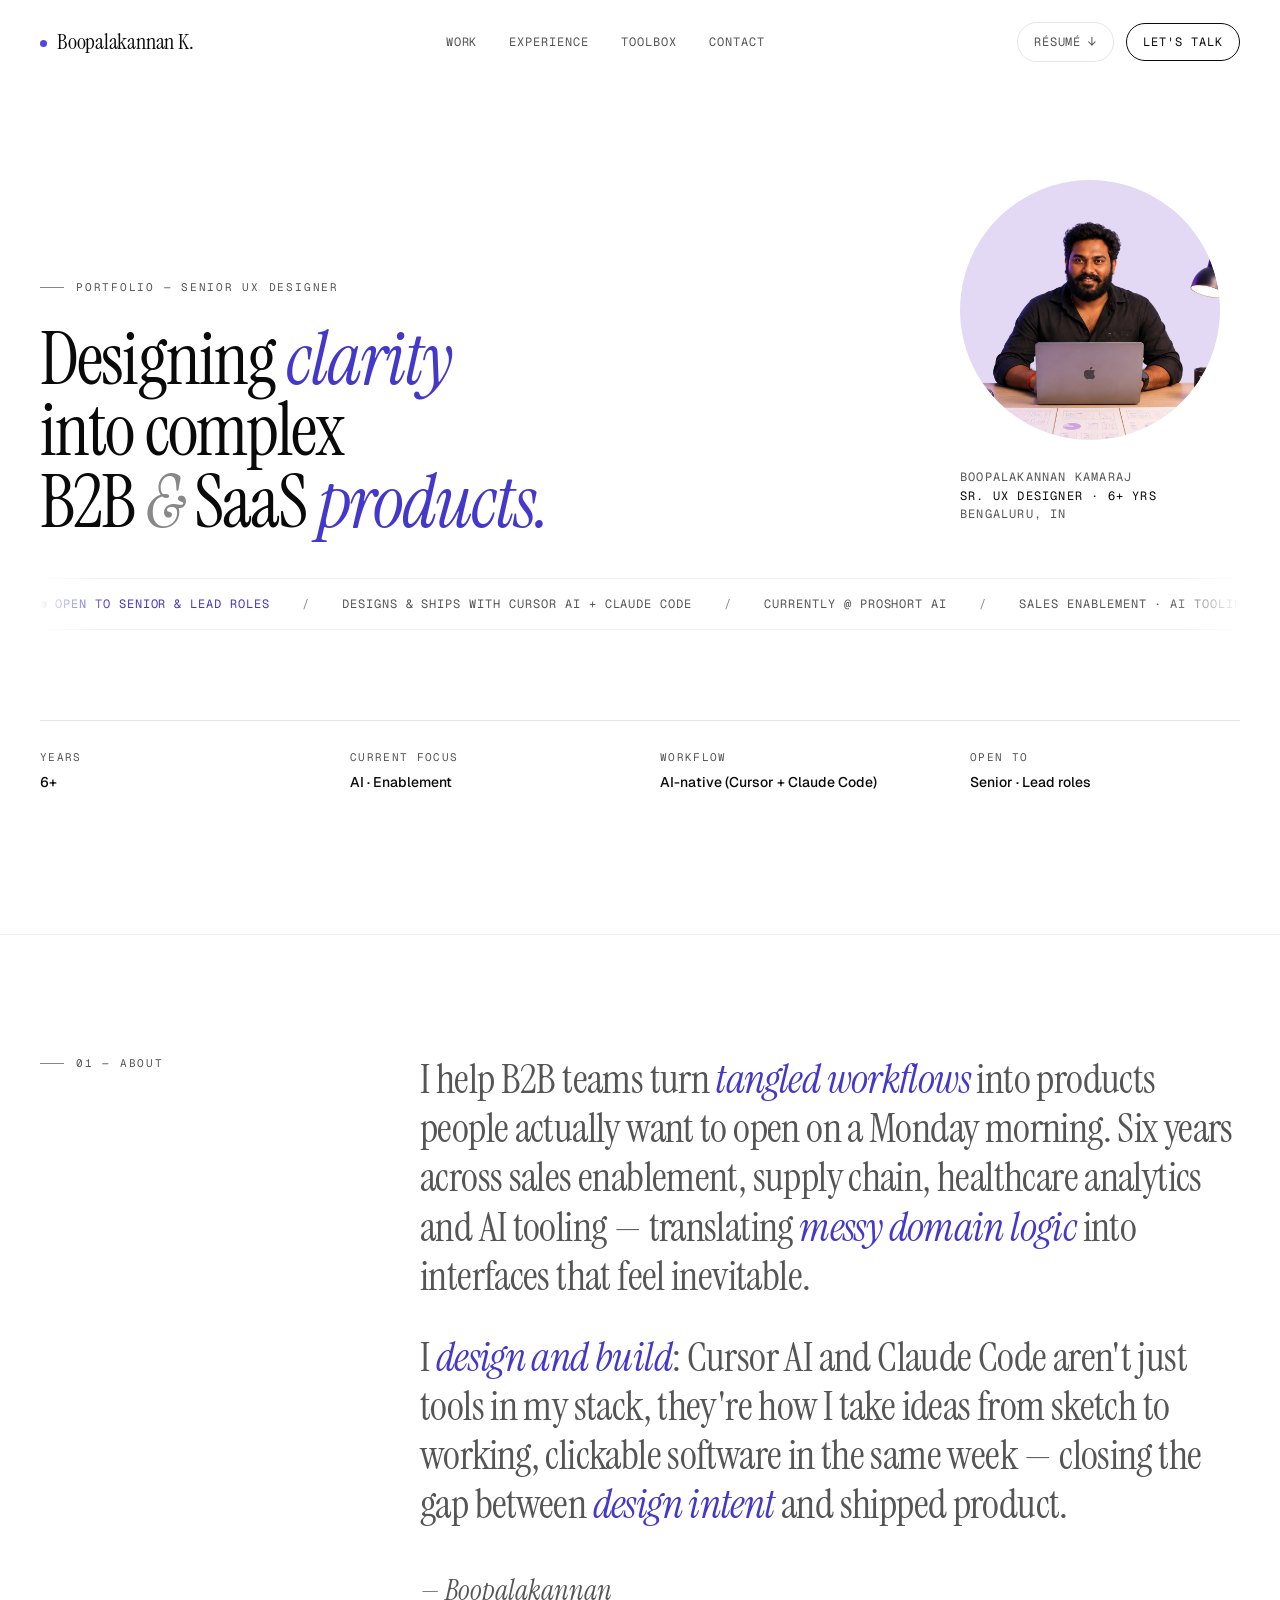
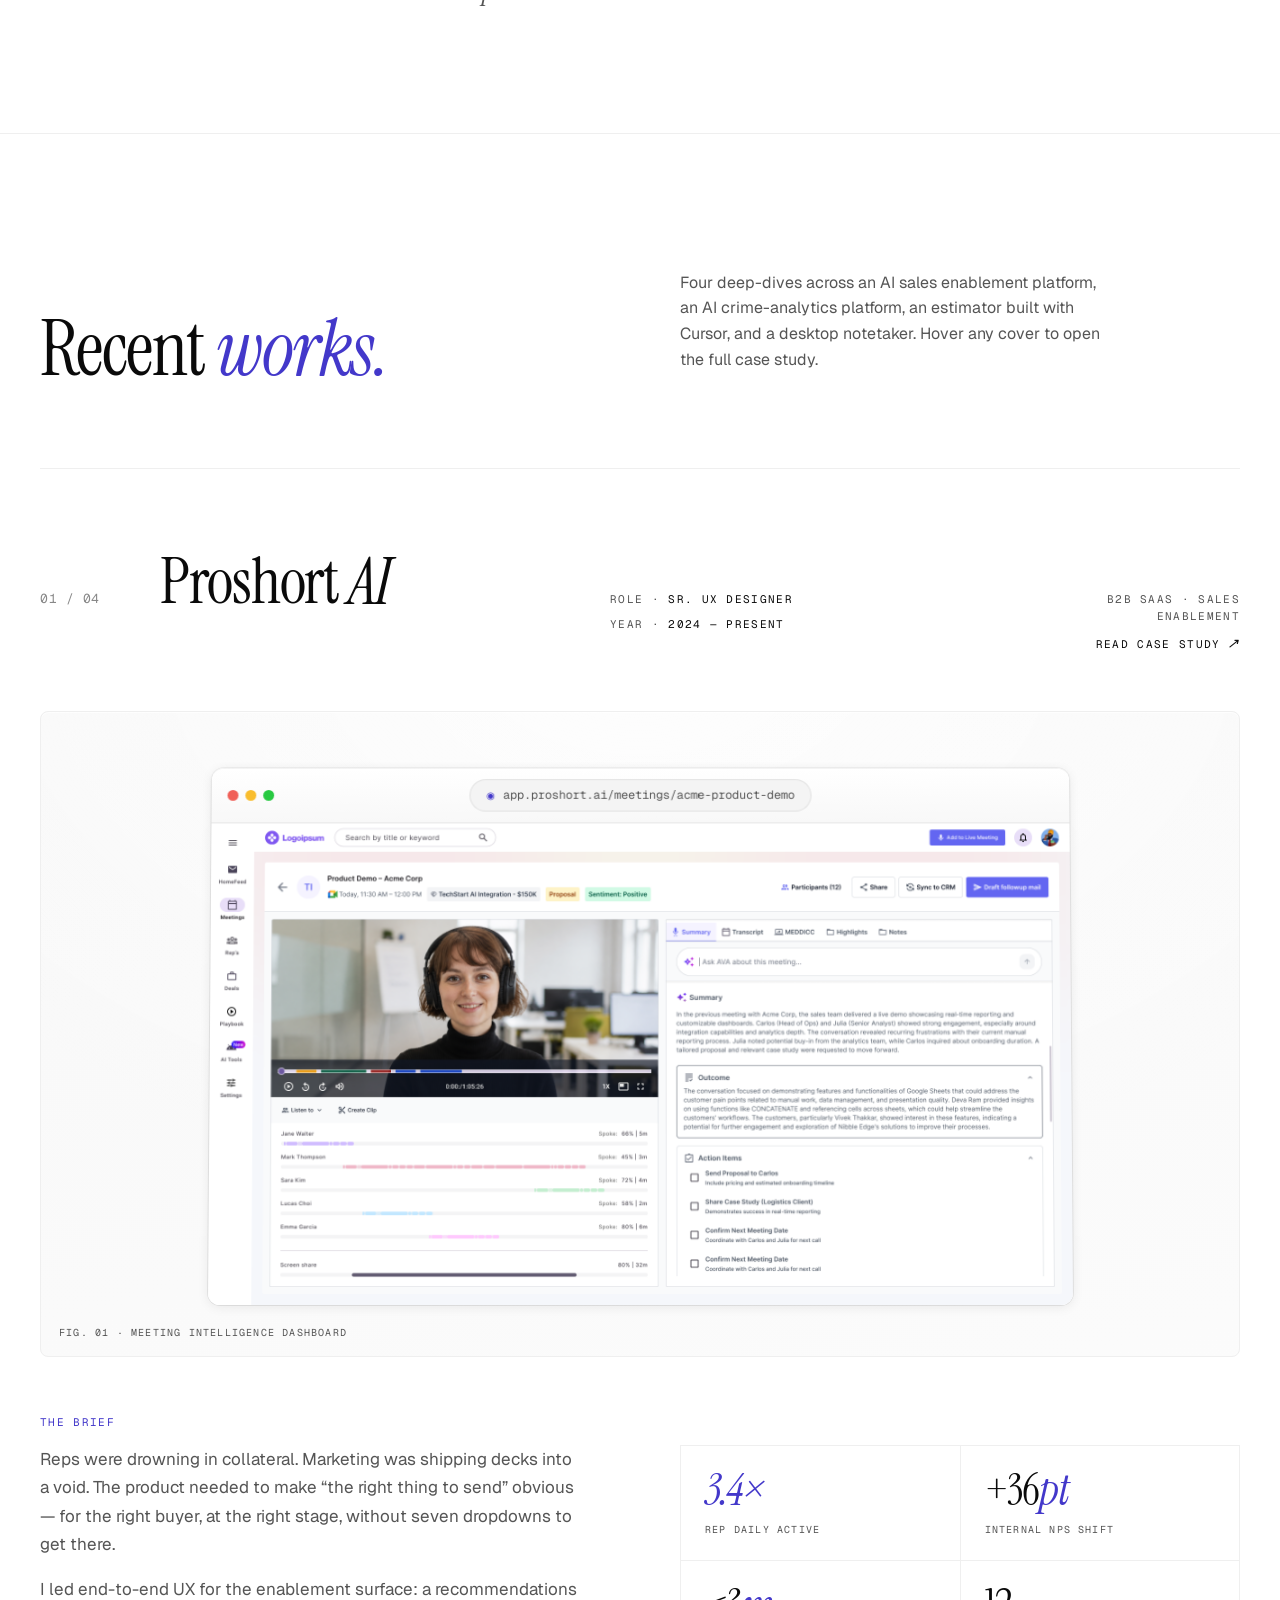
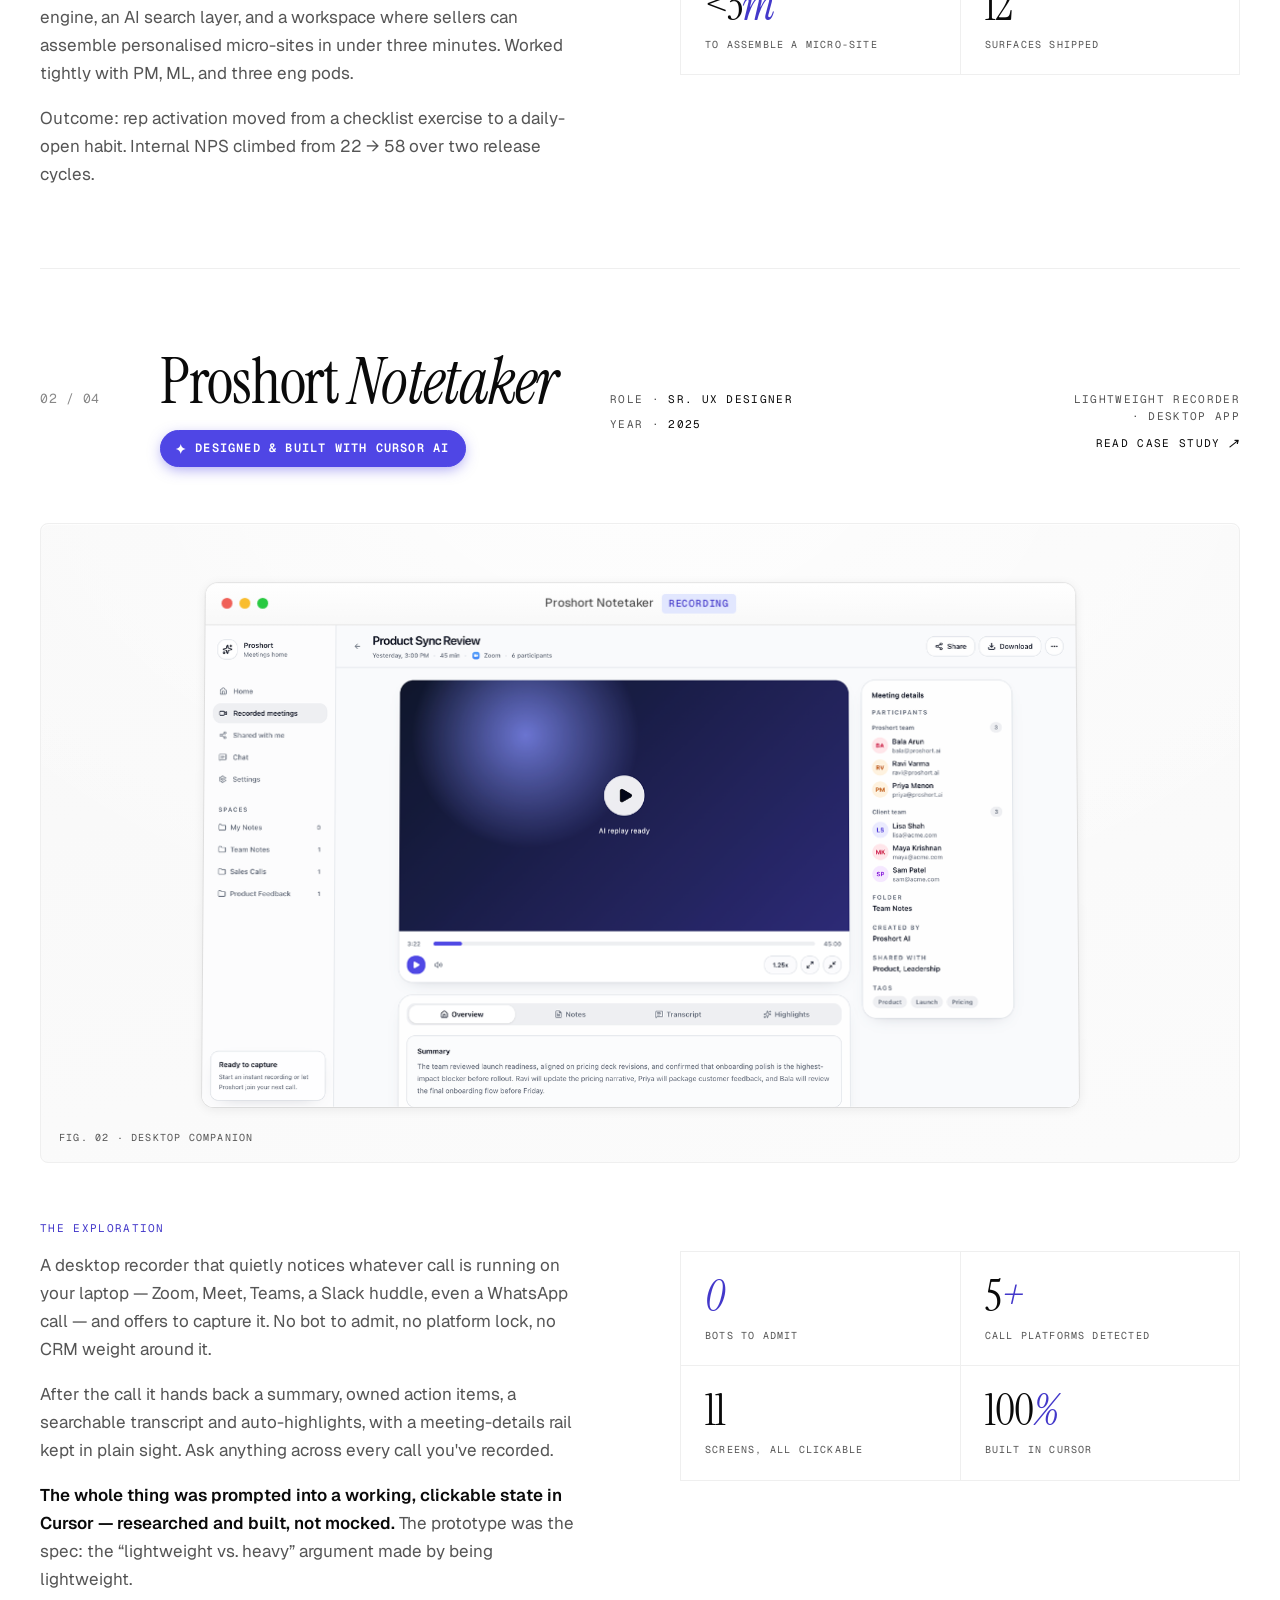
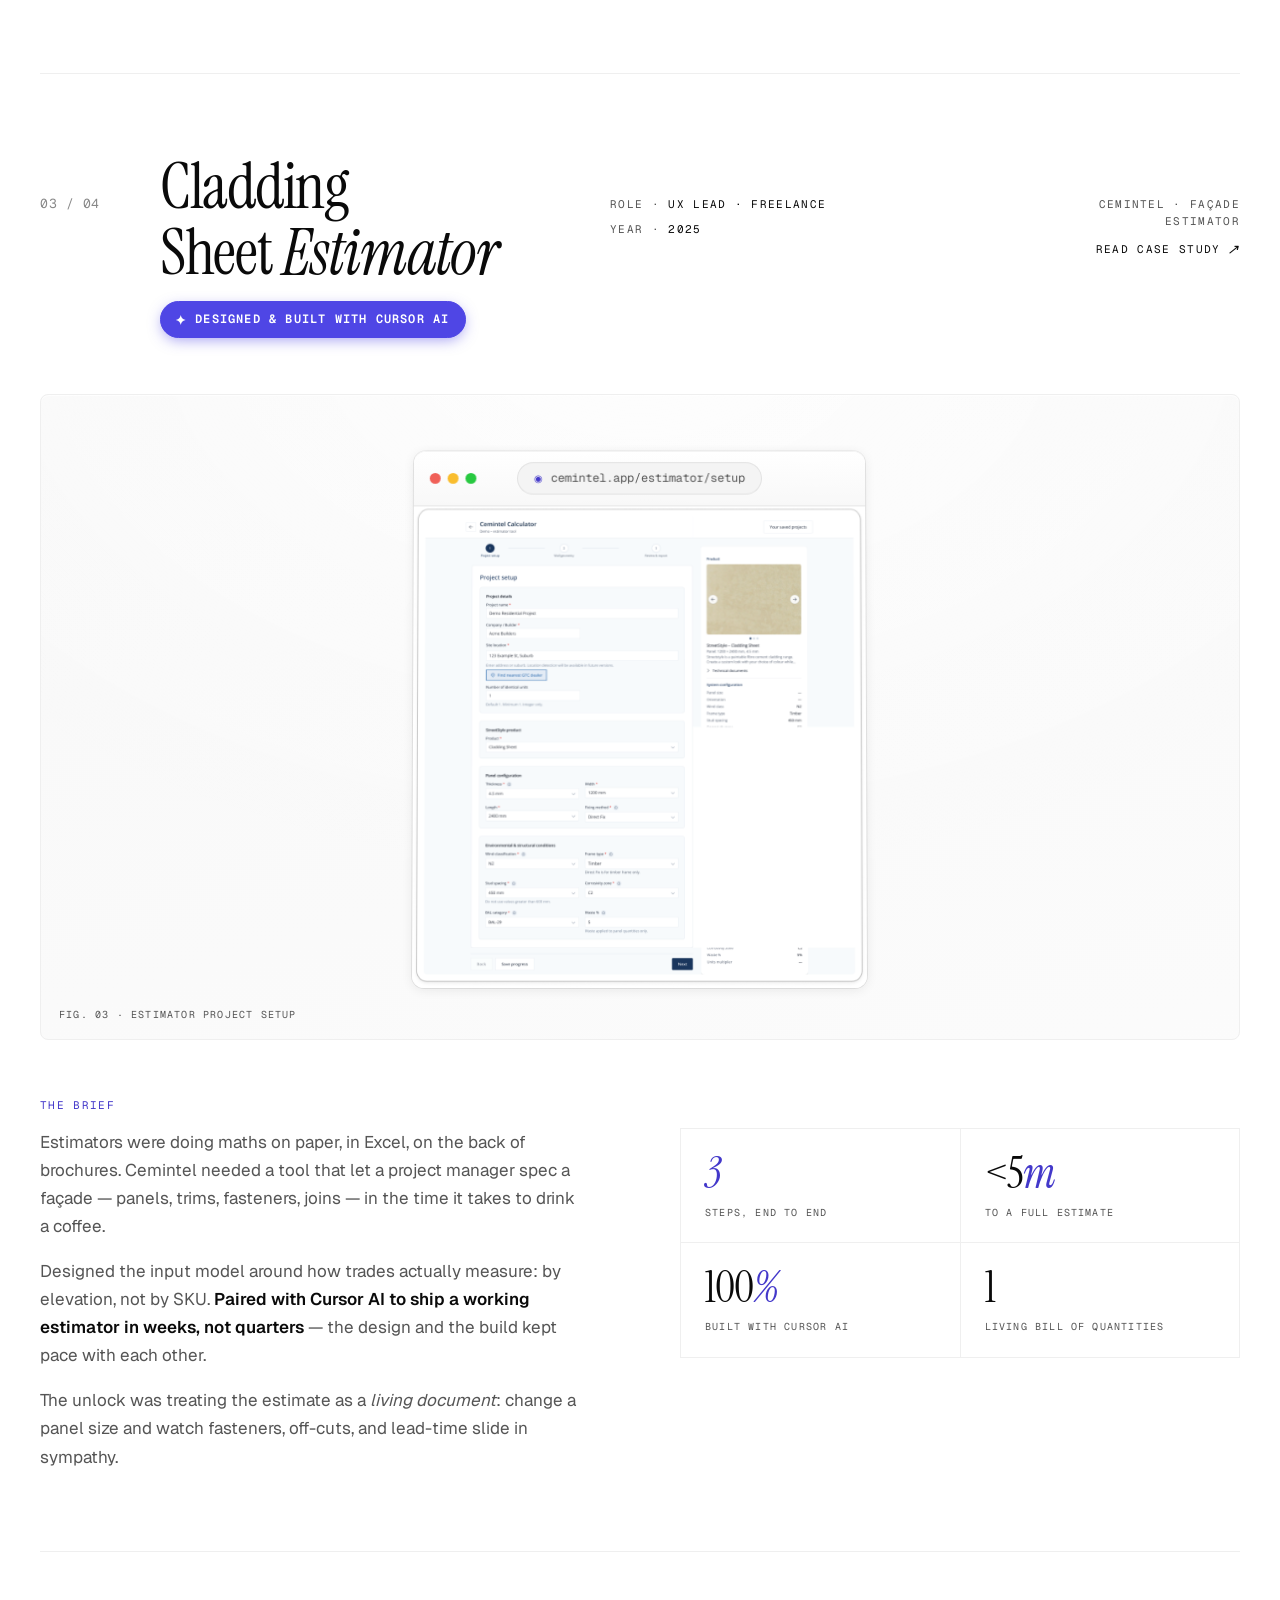
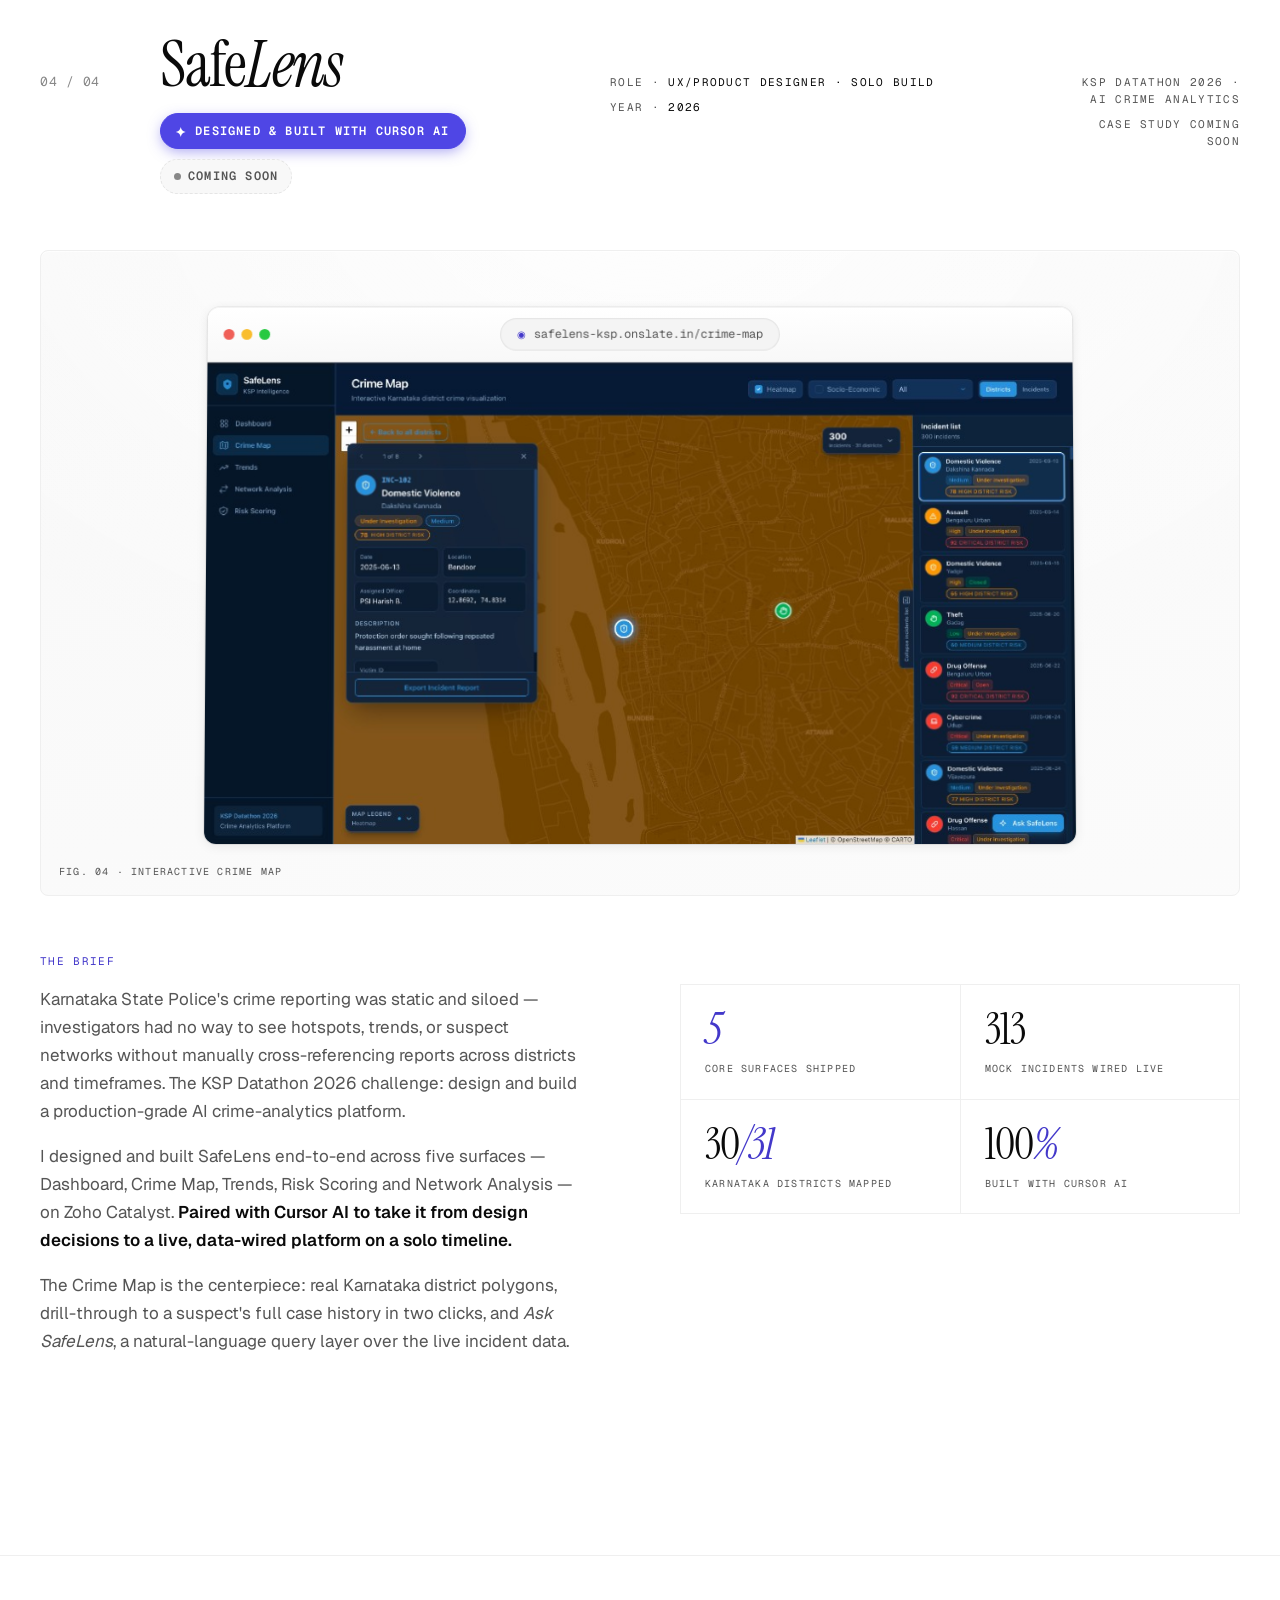
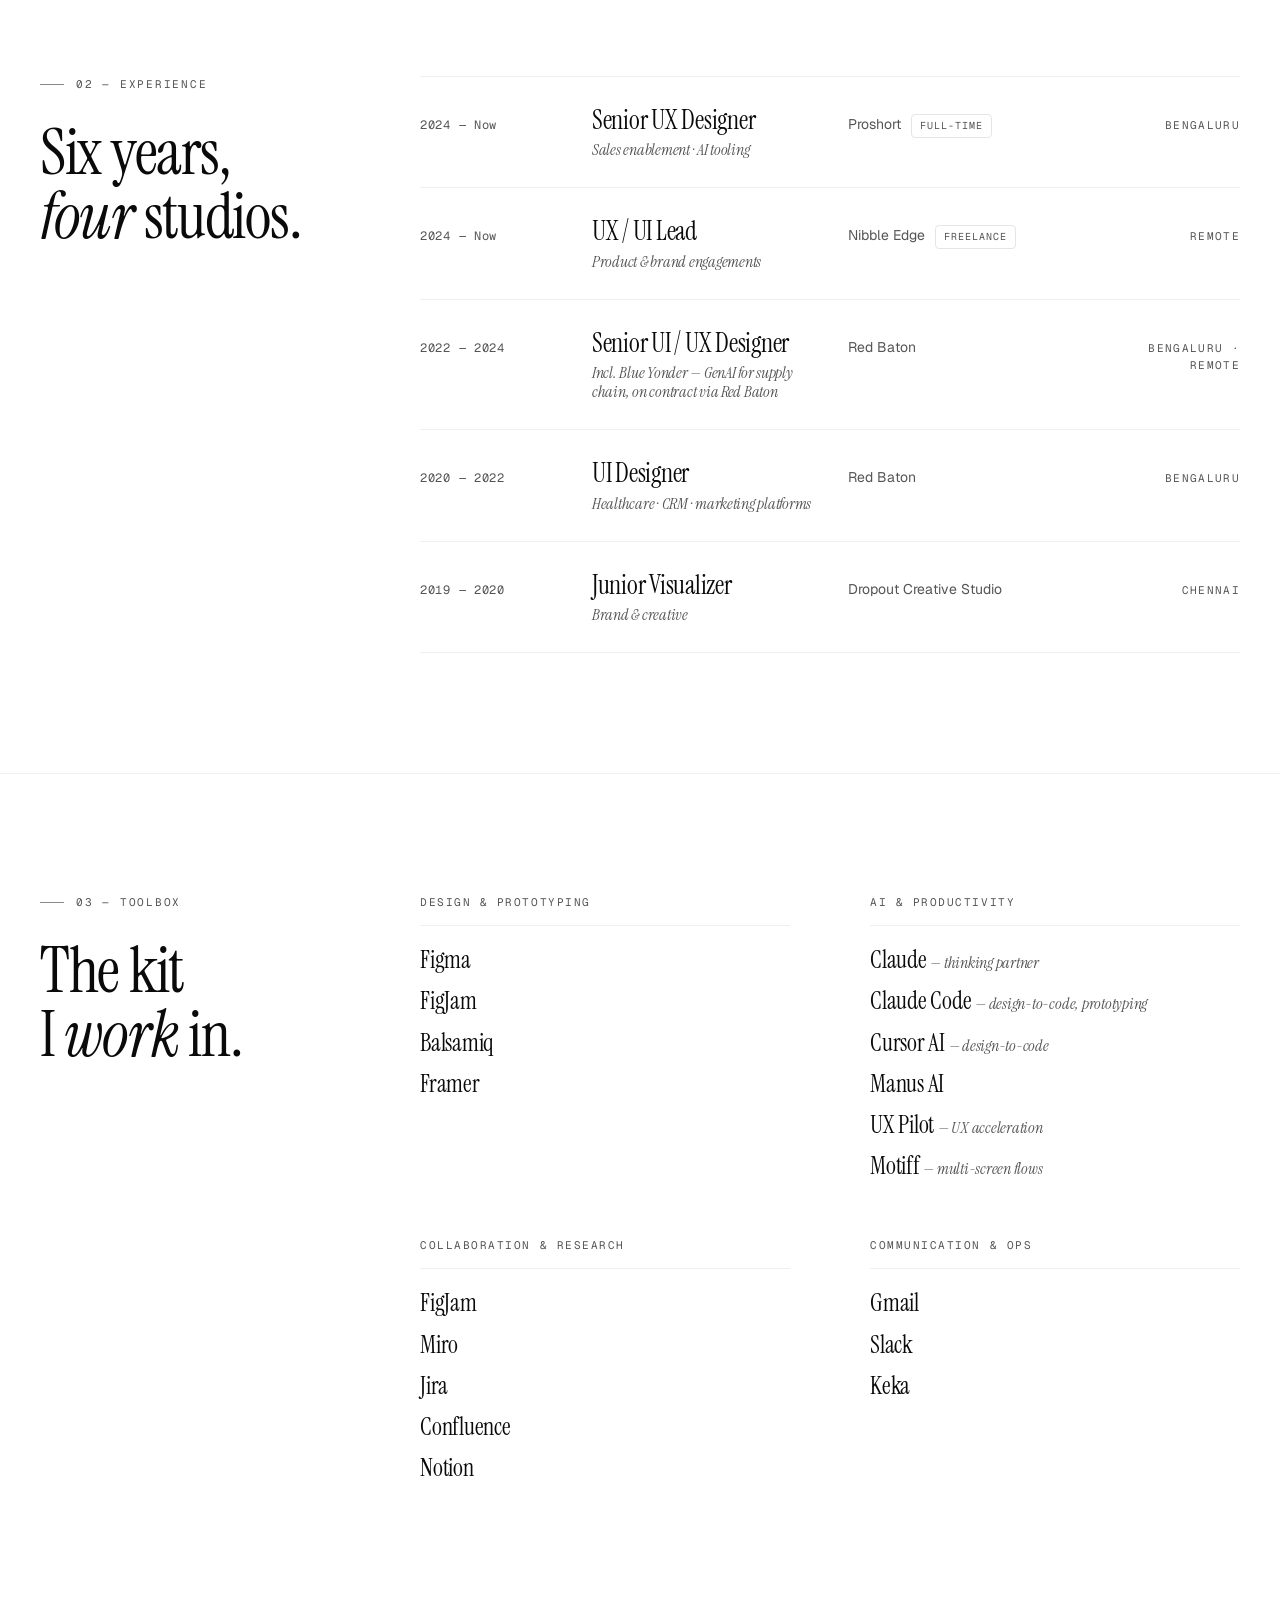
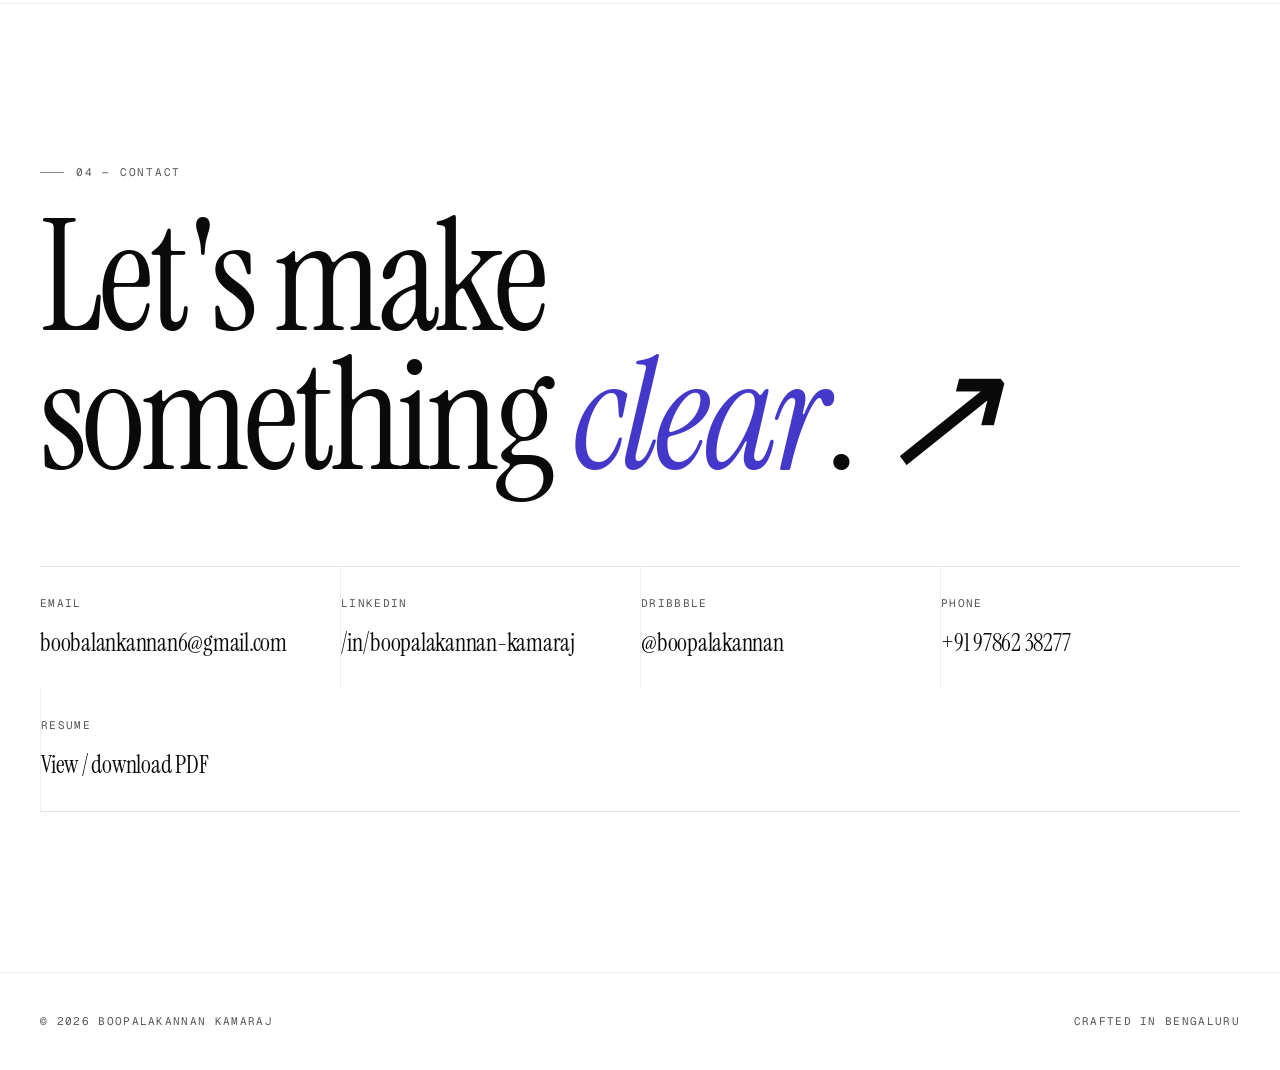
==== commit 60abd7c7: "Use real Crime Map screenshot as SafeLens card cover Replace the placeholder cover on the homepage S" ====
--- a/index.html
+++ b/index.html
@@ -737,12 +737,12 @@
         <div class="win">
           <div class="win-bar">
             <span class="dots"><i></i><i></i><i></i></span>
-            <div class="url"><span class="lock">◉</span><span>safelens-ksp.onslate.in<span class="path">/dashboard</span></span></div>
+            <div class="url"><span class="lock">◉</span><span>safelens-ksp.onslate.in<span class="path">/crime-map</span></span></div>
             <span></span>
           </div>
-          <img class="shot" src="assets/safelens-placeholder-01.svg" alt="SafeLens — crime intelligence dashboard with district drill-down, hotspot clustering and risk scoring (placeholder)">
-        </div>
-        <figcaption class="corner">Fig. 04 · Crime intelligence dashboard</figcaption>
+          <img class="shot" src="assets/safelens-cover.png" alt="SafeLens — interactive Karnataka crime map with district drill-down, incident list and risk scoring">
+        </div>
+        <figcaption class="corner">Fig. 04 · Interactive crime map</figcaption>
       </figure>
 
       <div class="case-body">
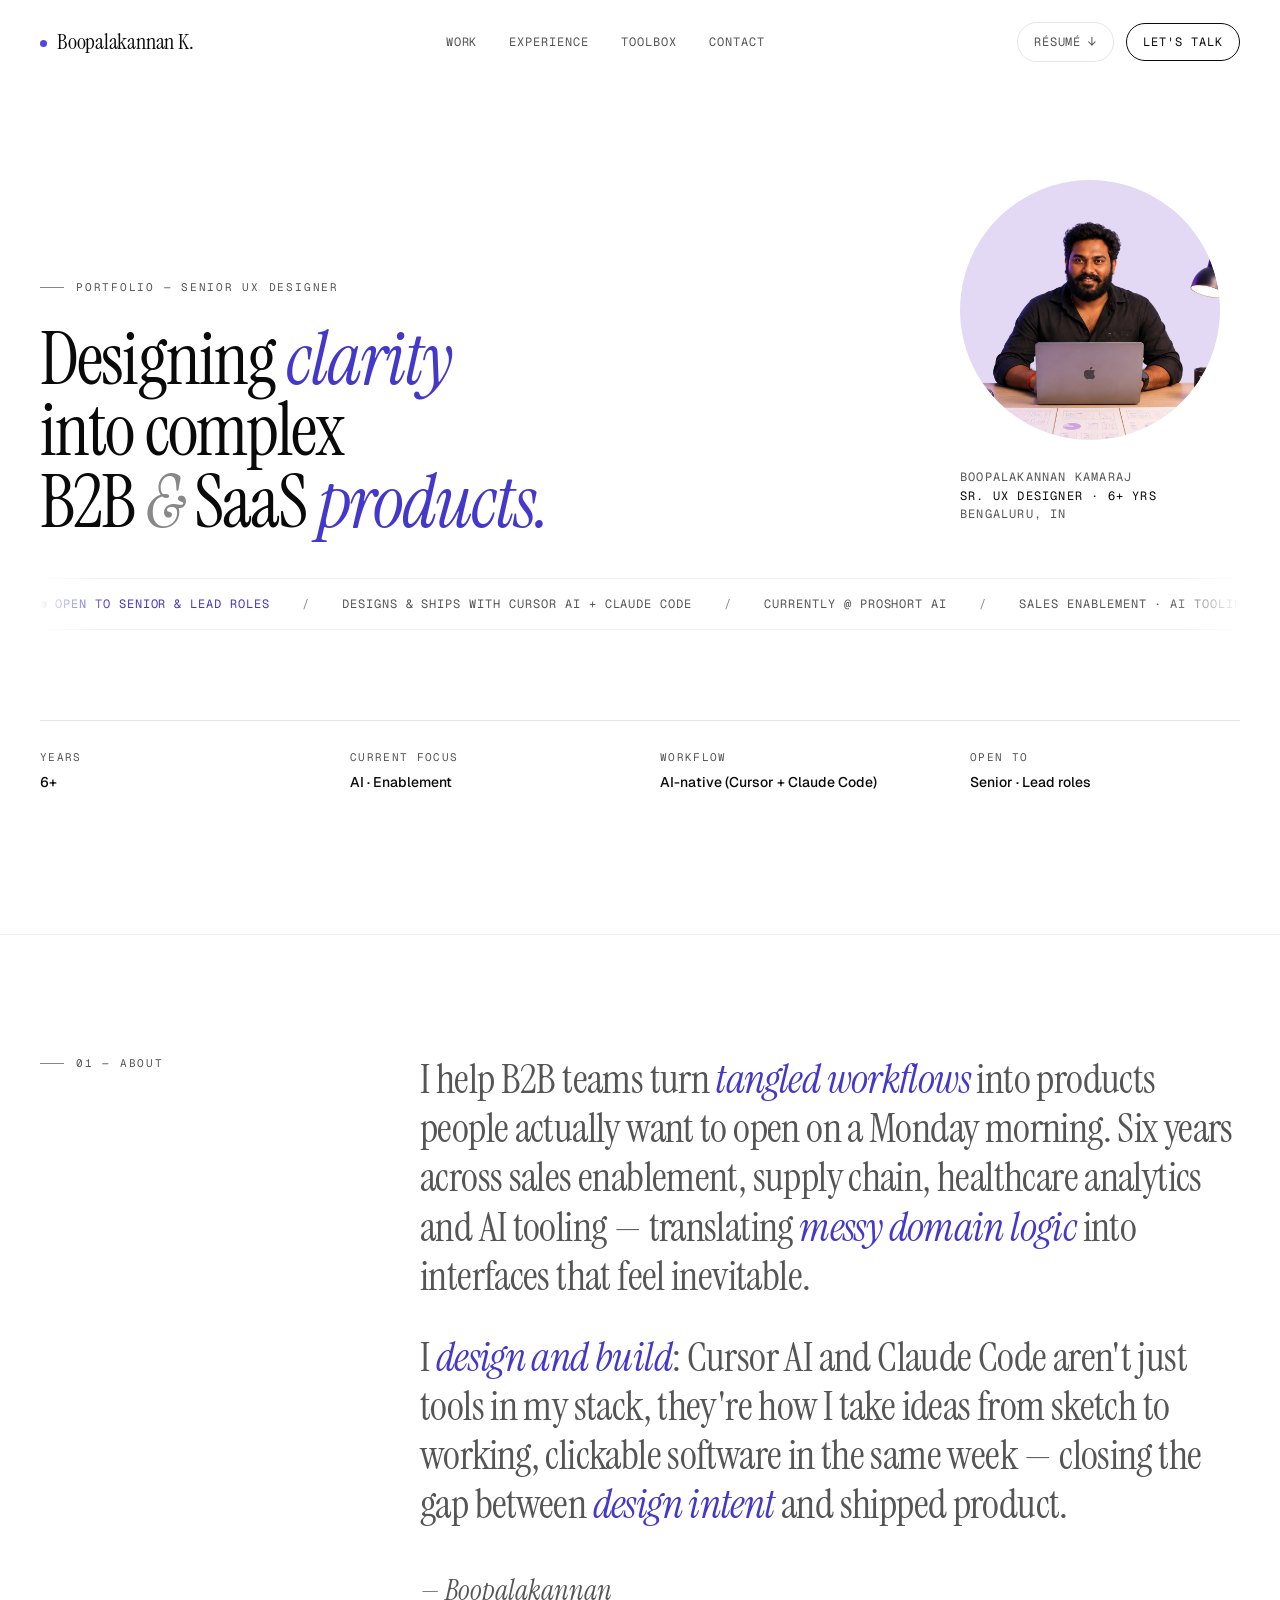
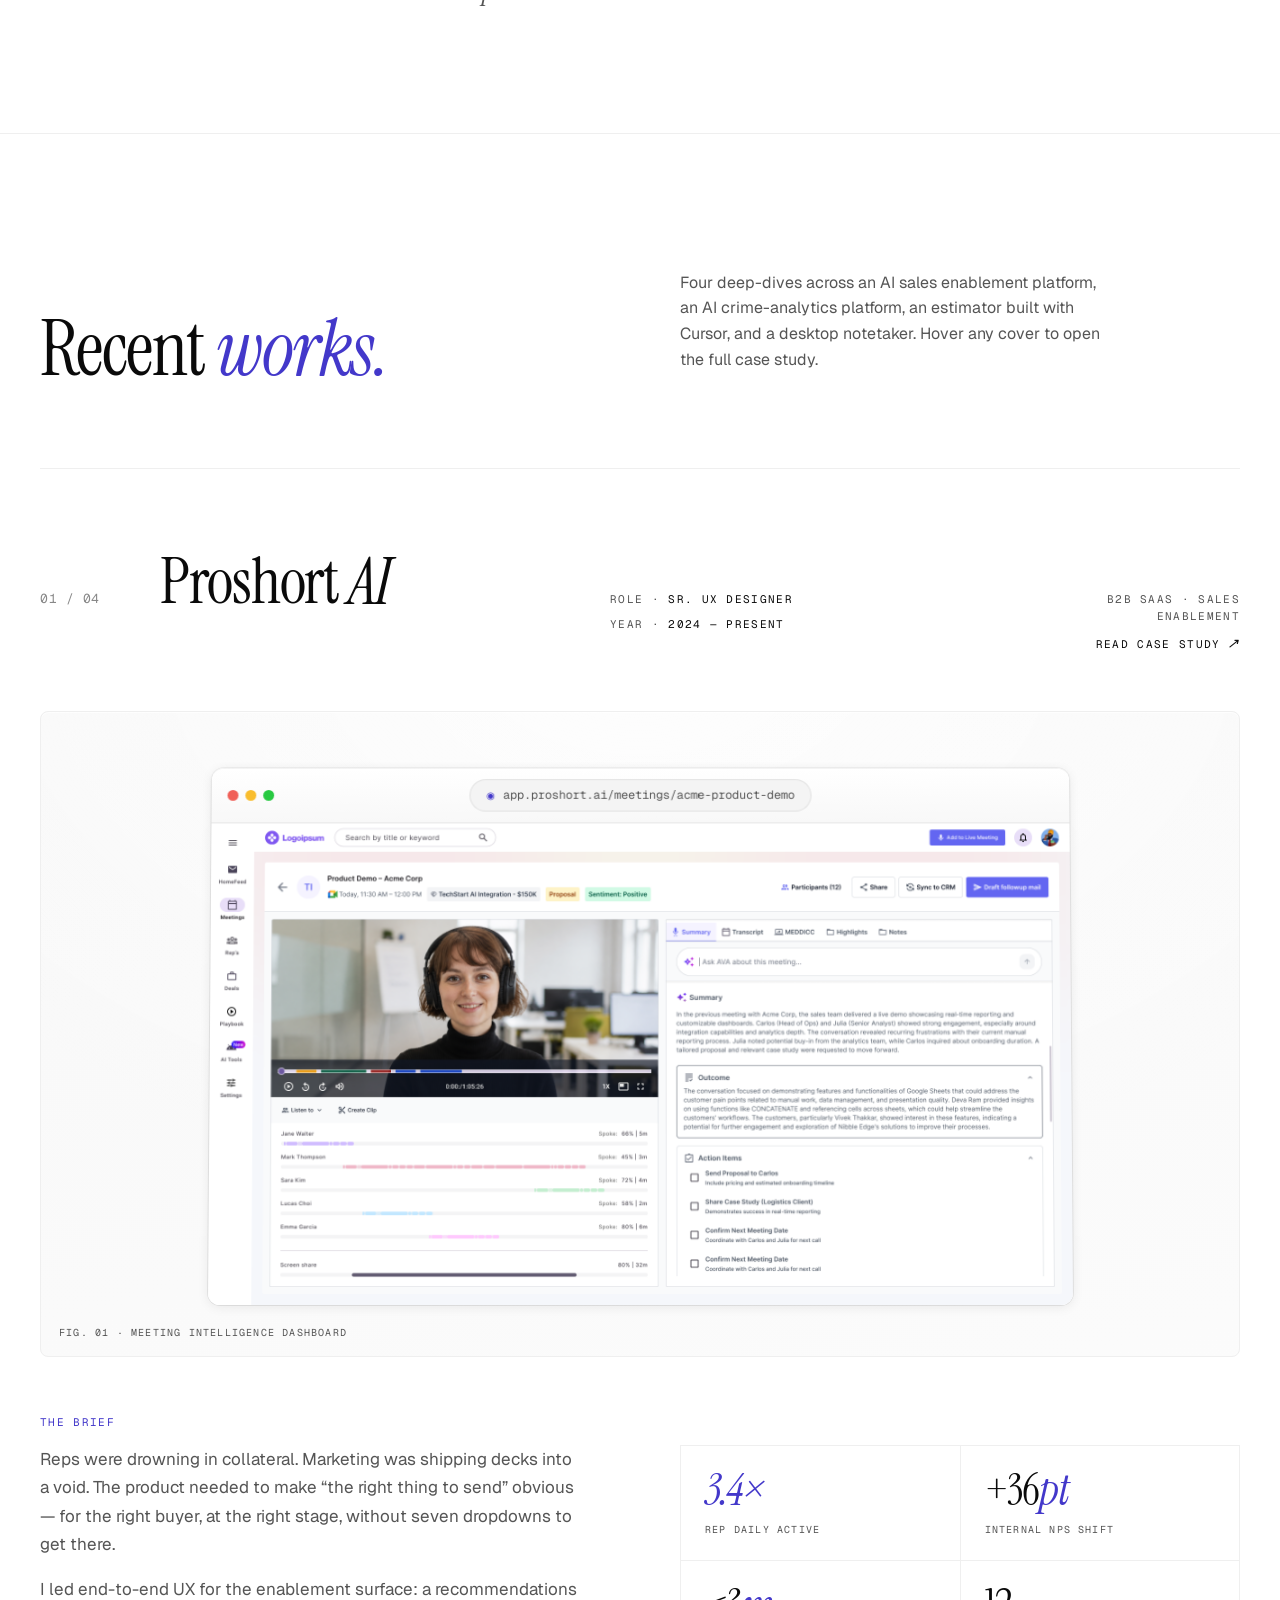
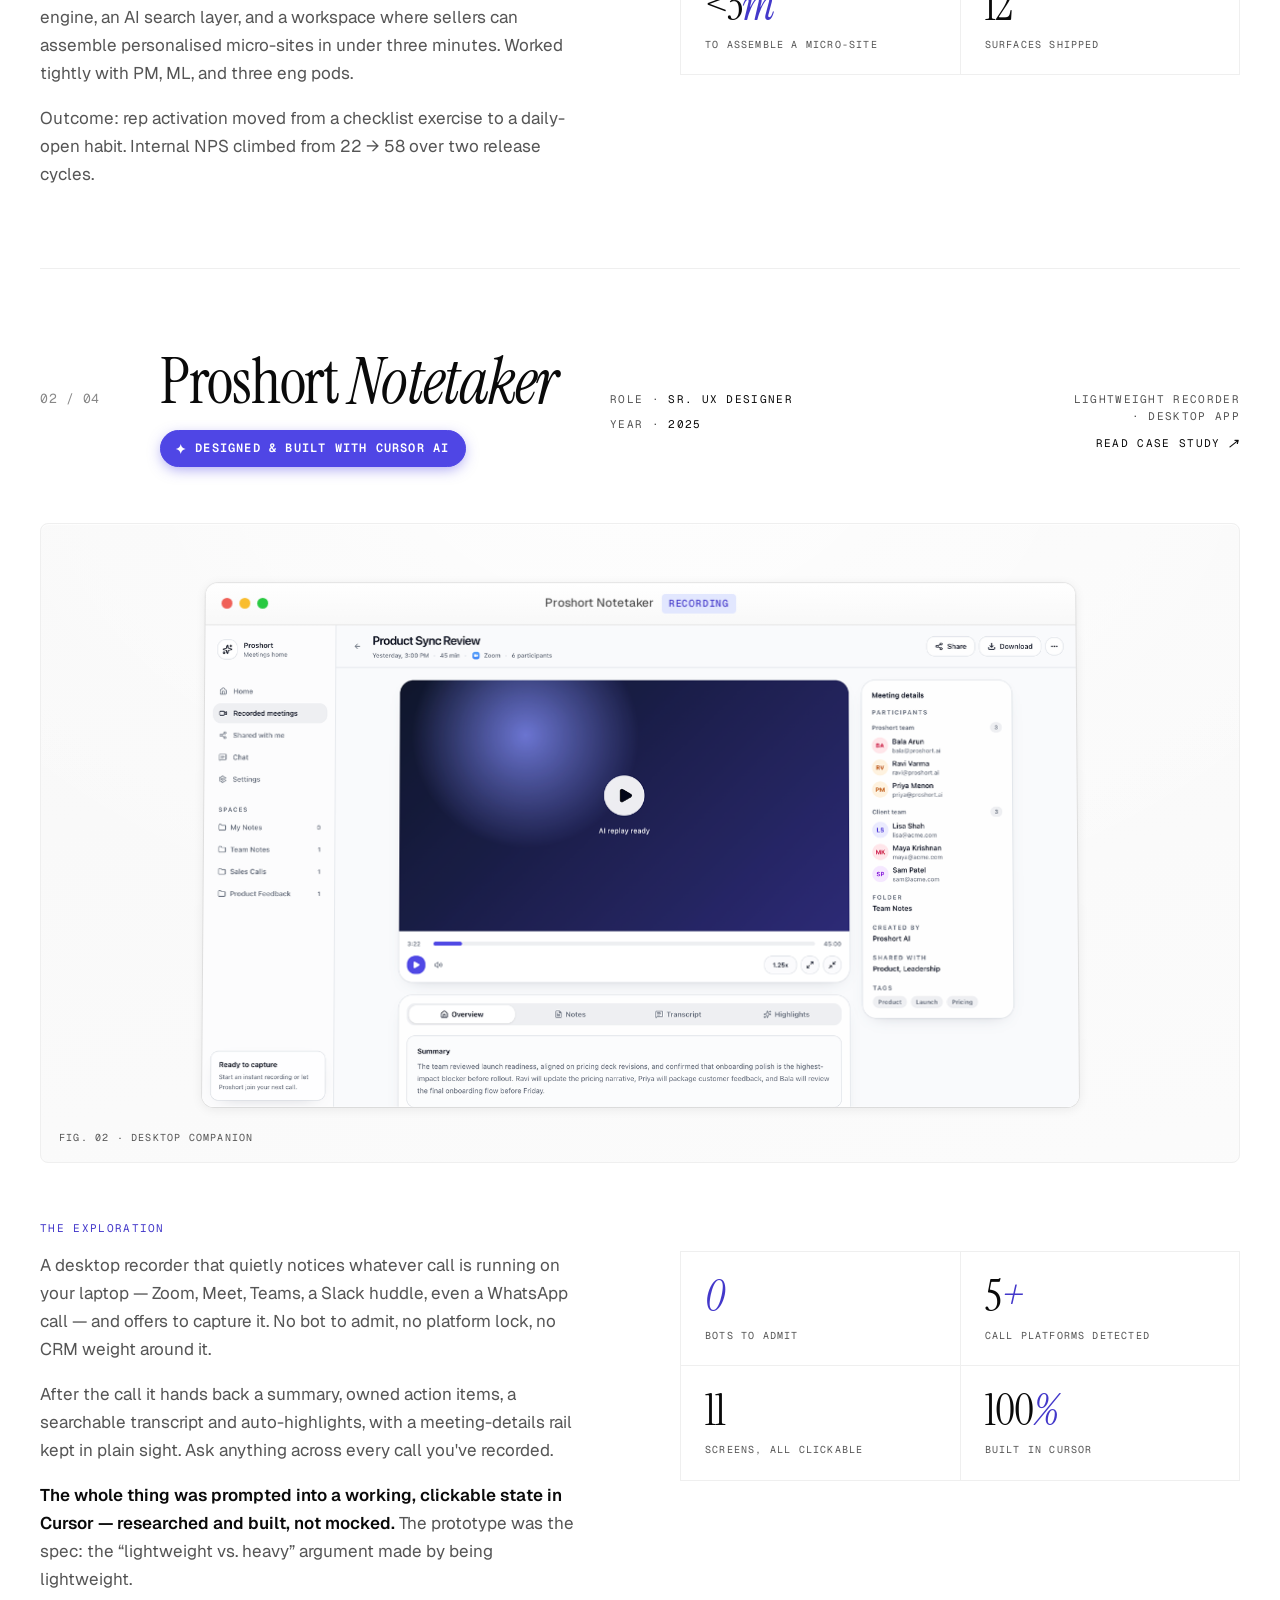
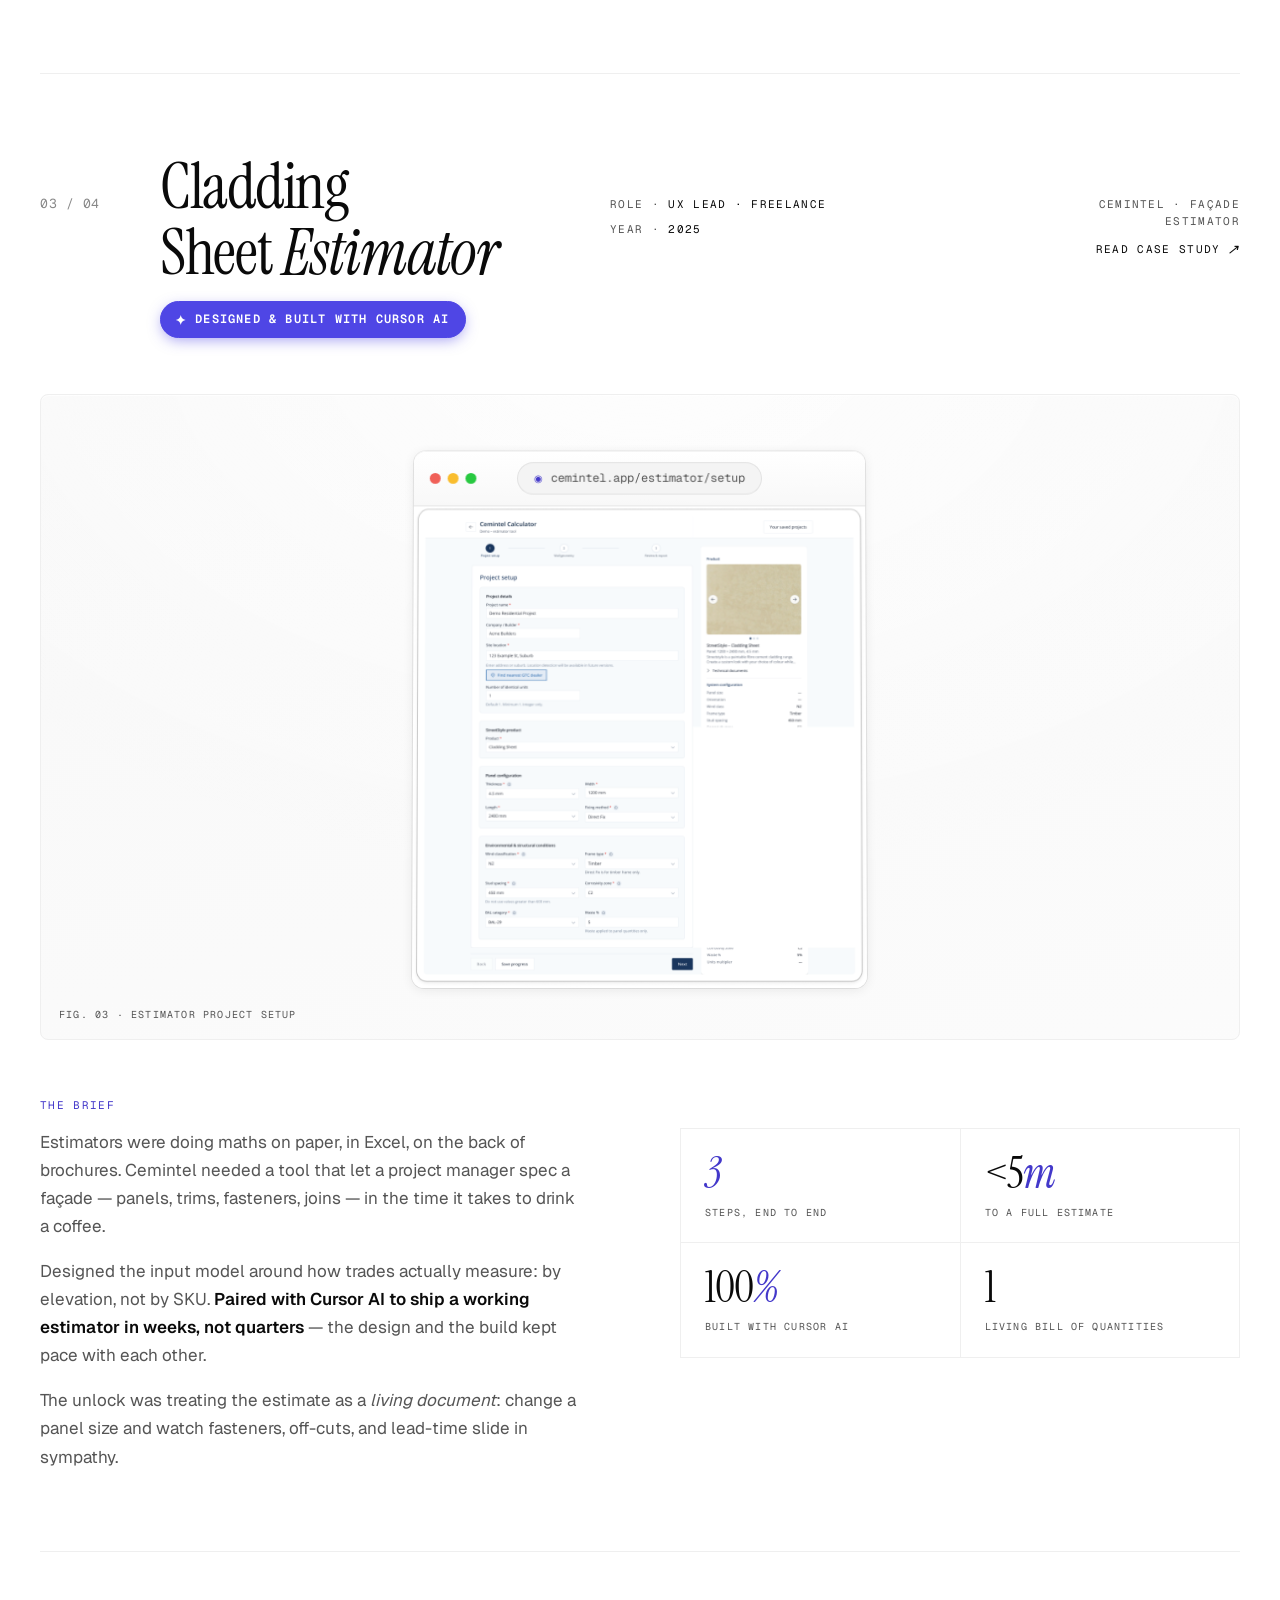
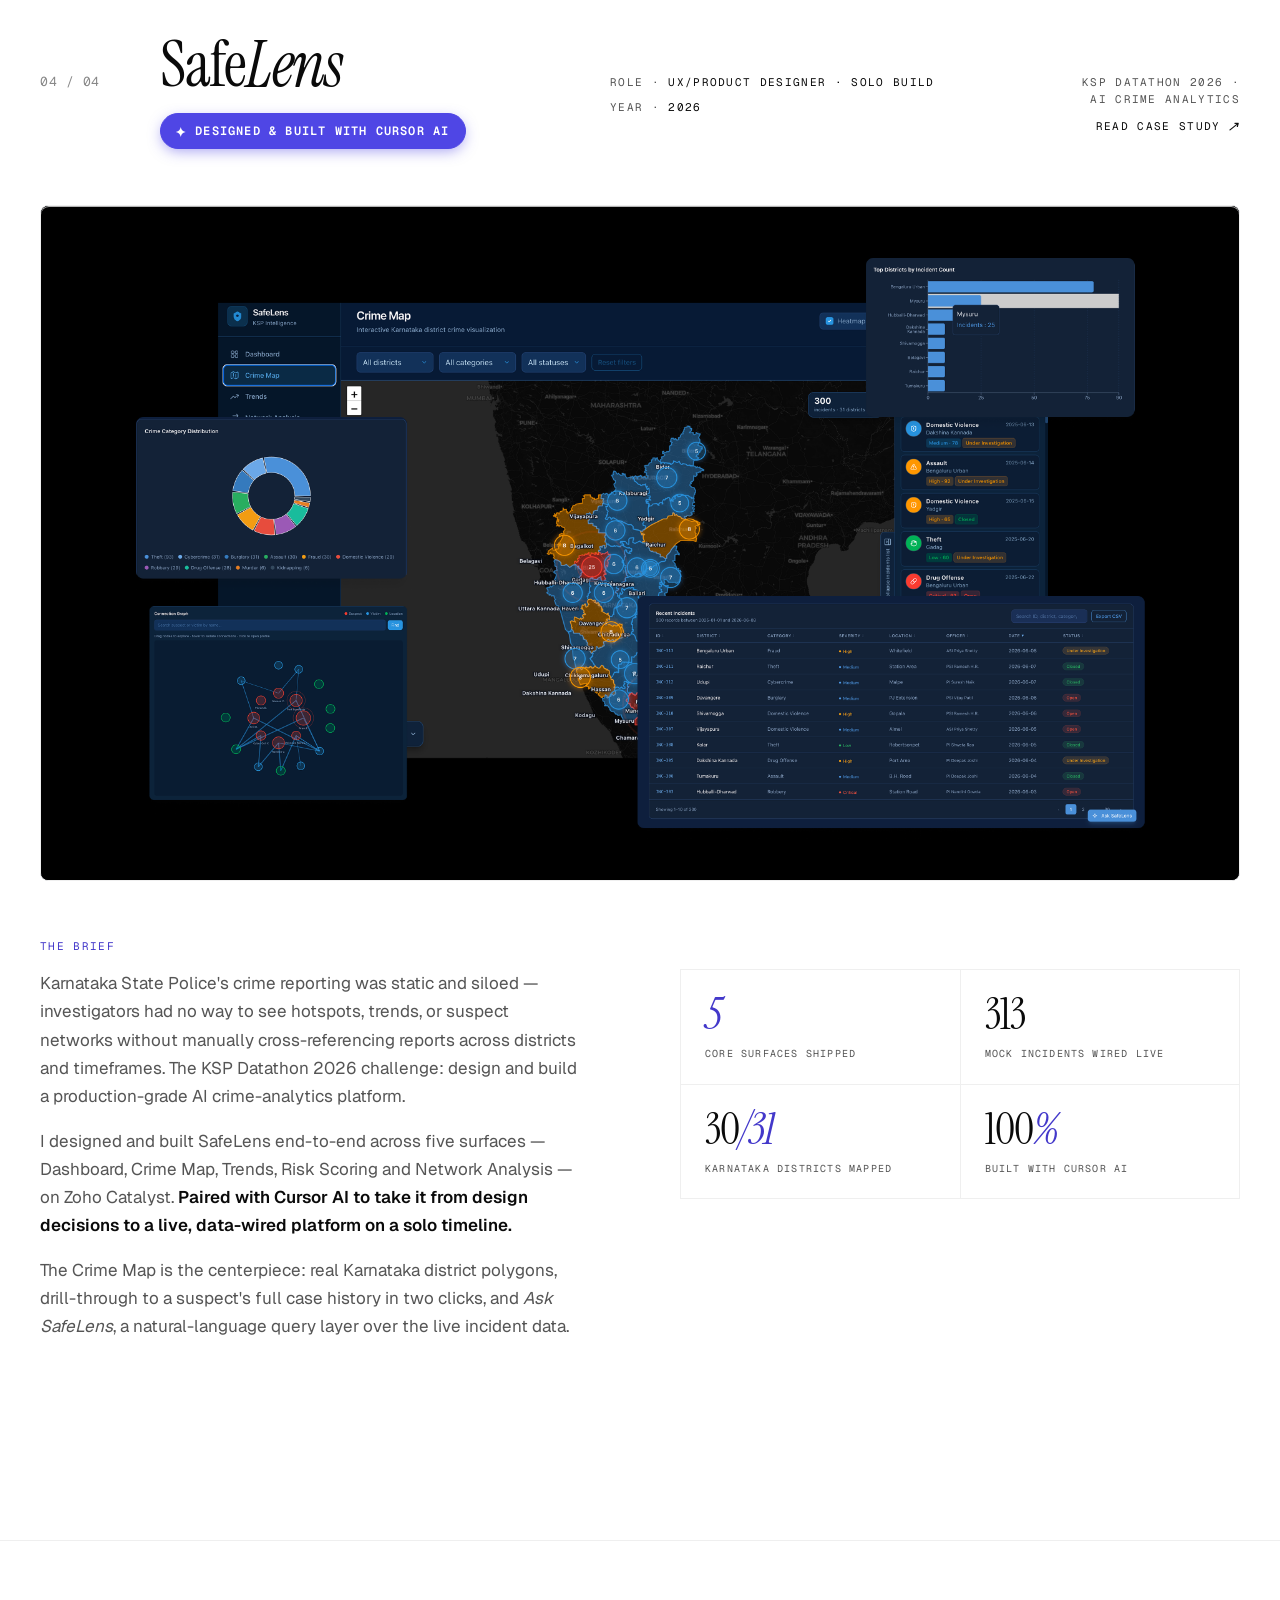
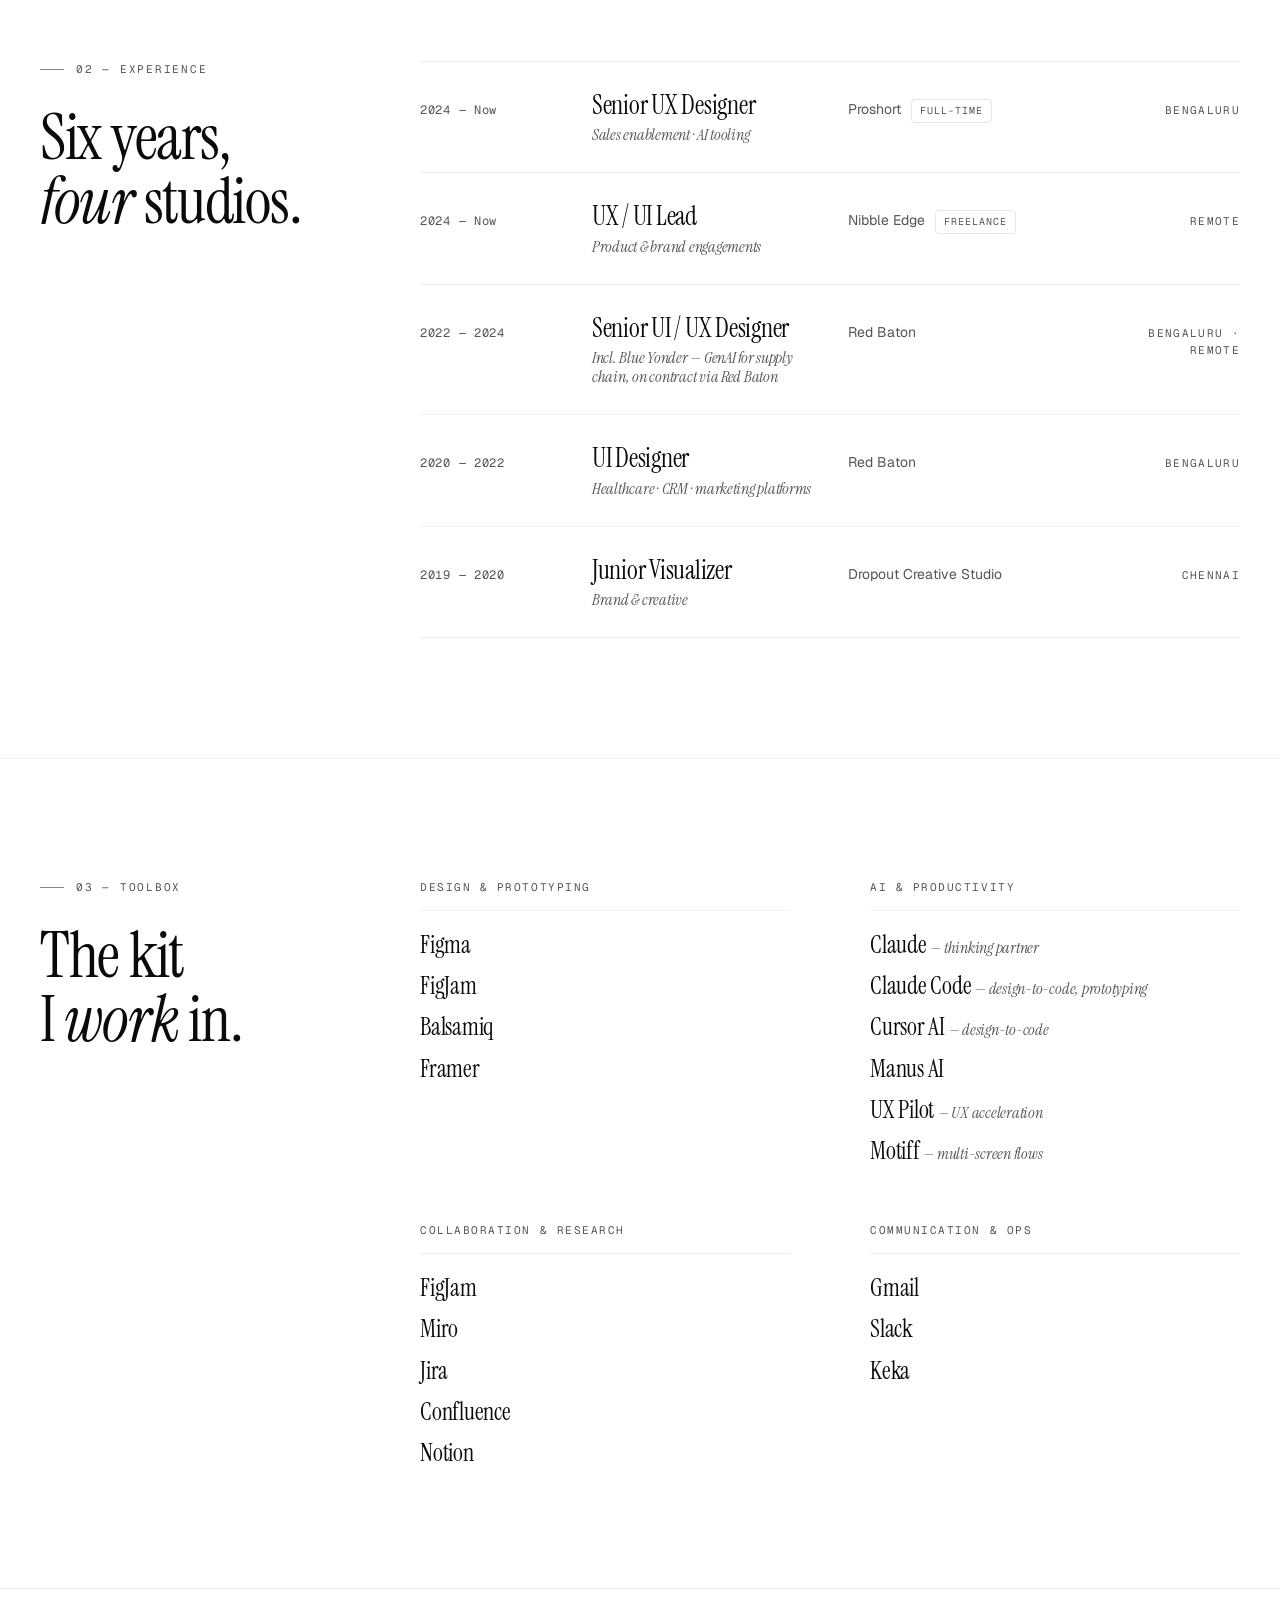
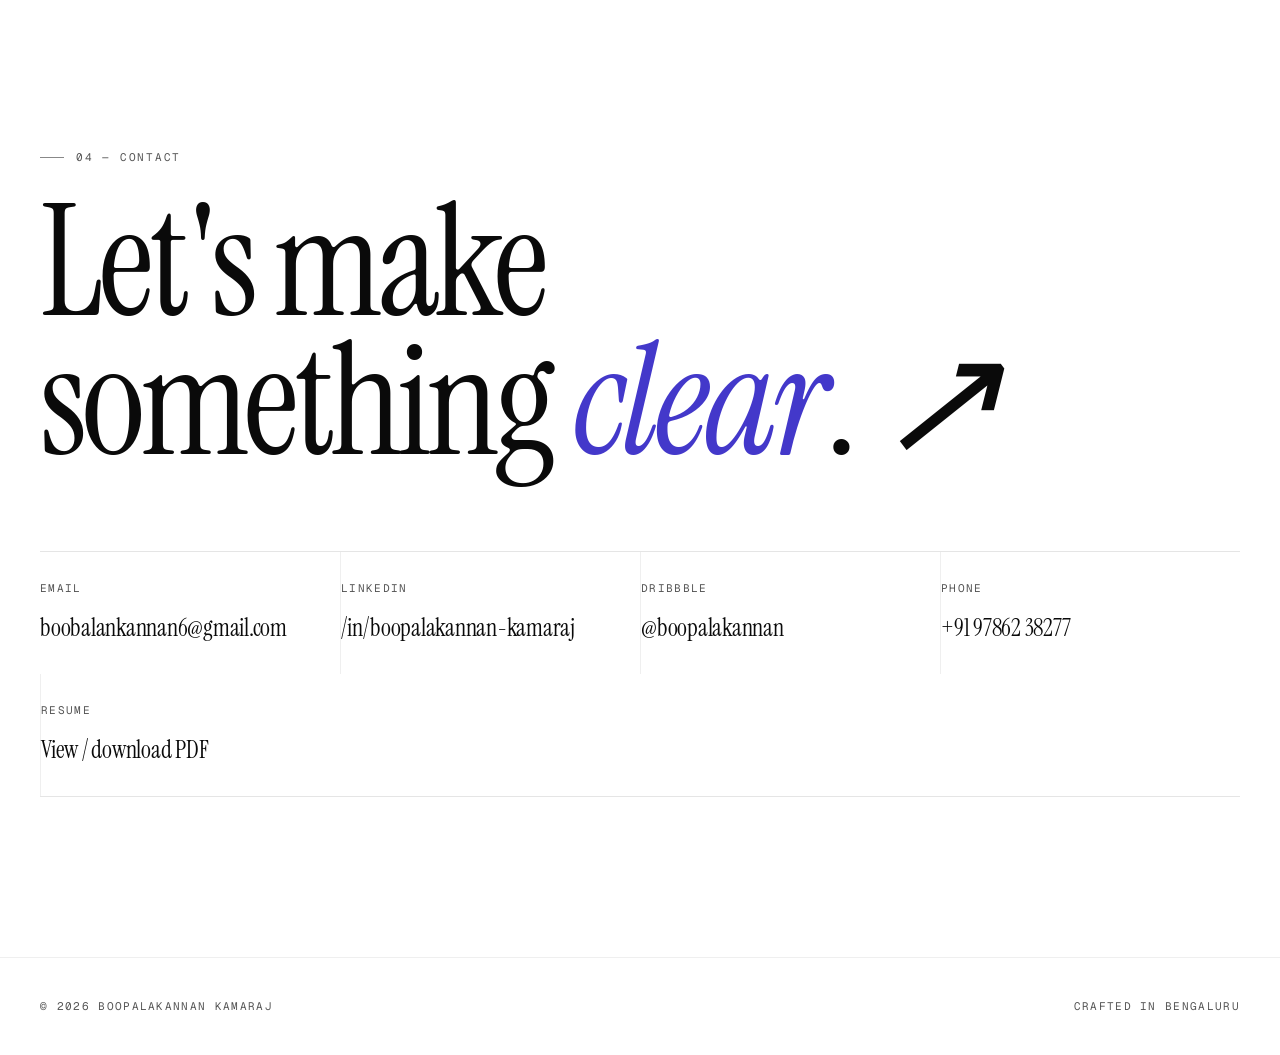
==== commit 5b271ad9: "Use full-bleed KSP cover and re-enable SafeLens case study - Replace SafeLens card cover with the co" ====
--- a/index.html
+++ b/index.html
@@ -311,6 +311,17 @@
     padding: 2px 7px; border-radius: 4px; background: color-mix(in oklab, var(--accent) 14%, #FFFFFF); color: var(--accent-ink);
   }
   .case-cover .win img.shot { display: block; width: auto; max-width: 100%; max-height: clamp(300px, 38vw, 520px); object-fit: contain; background: #FFFFFF; }
+  /* Full-bleed dark cover (no browser chrome) — SafeLens */
+  .case-cover.case-cover--fill { padding: 0; background: #0a0e1a; }
+  .case-cover.case-cover--fill .win.win-bare {
+    width: 100%; max-width: 100%; align-self: stretch;
+    border-radius: 0; box-shadow: none; transform: none; background: #0a0e1a;
+  }
+  .case:hover .case-cover.case-cover--fill .win.win-bare { transform: none; }
+  .case-cover.case-cover--fill .win.win-bare img.shot {
+    width: 100%; max-width: 100%; height: 100%; min-height: clamp(420px, 50vw, 720px);
+    max-height: none; object-fit: cover; object-position: center; background: #0a0e1a;
+  }
   .case-cover .win image-slot.shot { display: block; width: 100%; max-width: 780px; height: clamp(300px, 38vw, 480px); }
   .case-cover .corner {
     position: absolute; bottom: 16px; left: 18px; margin: 0;
@@ -712,16 +723,14 @@
       </div>
     </article>
 
-    <!-- CASE 04: SAFELENS — case study page coming soon (detail link disabled) -->
-    <article class="case is-soon" id="case-safelens">
+    <!-- CASE 04: SAFELENS -->
+    <article class="case" id="case-safelens">
+      <a class="case-link" href="work/safelens-ksp.html" aria-label="Open SafeLens case study"></a>
       <header class="case-header reveal">
         <div class="case-num">04 / 04</div>
         <div class="case-titlewrap">
           <h3 class="case-title">Safe<span class="it">Lens</span></h3>
-          <div class="badge-row">
-            <span class="built-badge"><span class="spark">✦</span>Designed &amp; Built with Cursor AI</span>
-            <span class="soon-badge">Coming soon</span>
-          </div>
+          <span class="built-badge"><span class="spark">✦</span>Designed &amp; Built with Cursor AI</span>
         </div>
         <div class="case-meta">
           <div>Role · <span>UX/Product Designer · Solo Build</span></div>
@@ -729,20 +738,14 @@
         </div>
         <div class="case-meta case-cta" style="text-align:right">
           <div>KSP Datathon 2026 · AI crime analytics</div>
-          <div><span class="soon-link">Case study coming soon</span></div>
+          <div><span class="open-link">Read case study <span class="arr">↗</span></span></div>
         </div>
       </header>
 
-      <figure class="case-cover reveal" data-delay="1" data-cover>
-        <div class="win">
-          <div class="win-bar">
-            <span class="dots"><i></i><i></i><i></i></span>
-            <div class="url"><span class="lock">◉</span><span>safelens-ksp.onslate.in<span class="path">/crime-map</span></span></div>
-            <span></span>
-          </div>
-          <img class="shot" src="assets/safelens-cover.png" alt="SafeLens — interactive Karnataka crime map with district drill-down, incident list and risk scoring">
-        </div>
-        <figcaption class="corner">Fig. 04 · Interactive crime map</figcaption>
+      <figure class="case-cover case-cover--fill reveal" data-delay="1" data-cover>
+        <div class="win win-bare">
+          <img class="shot" src="assets/safelens-cover.png" alt="SafeLens — AI crime analytics platform: crime map, category distribution, top districts, network graph and recent incidents">
+        </div>
       </figure>
 
       <div class="case-body">
